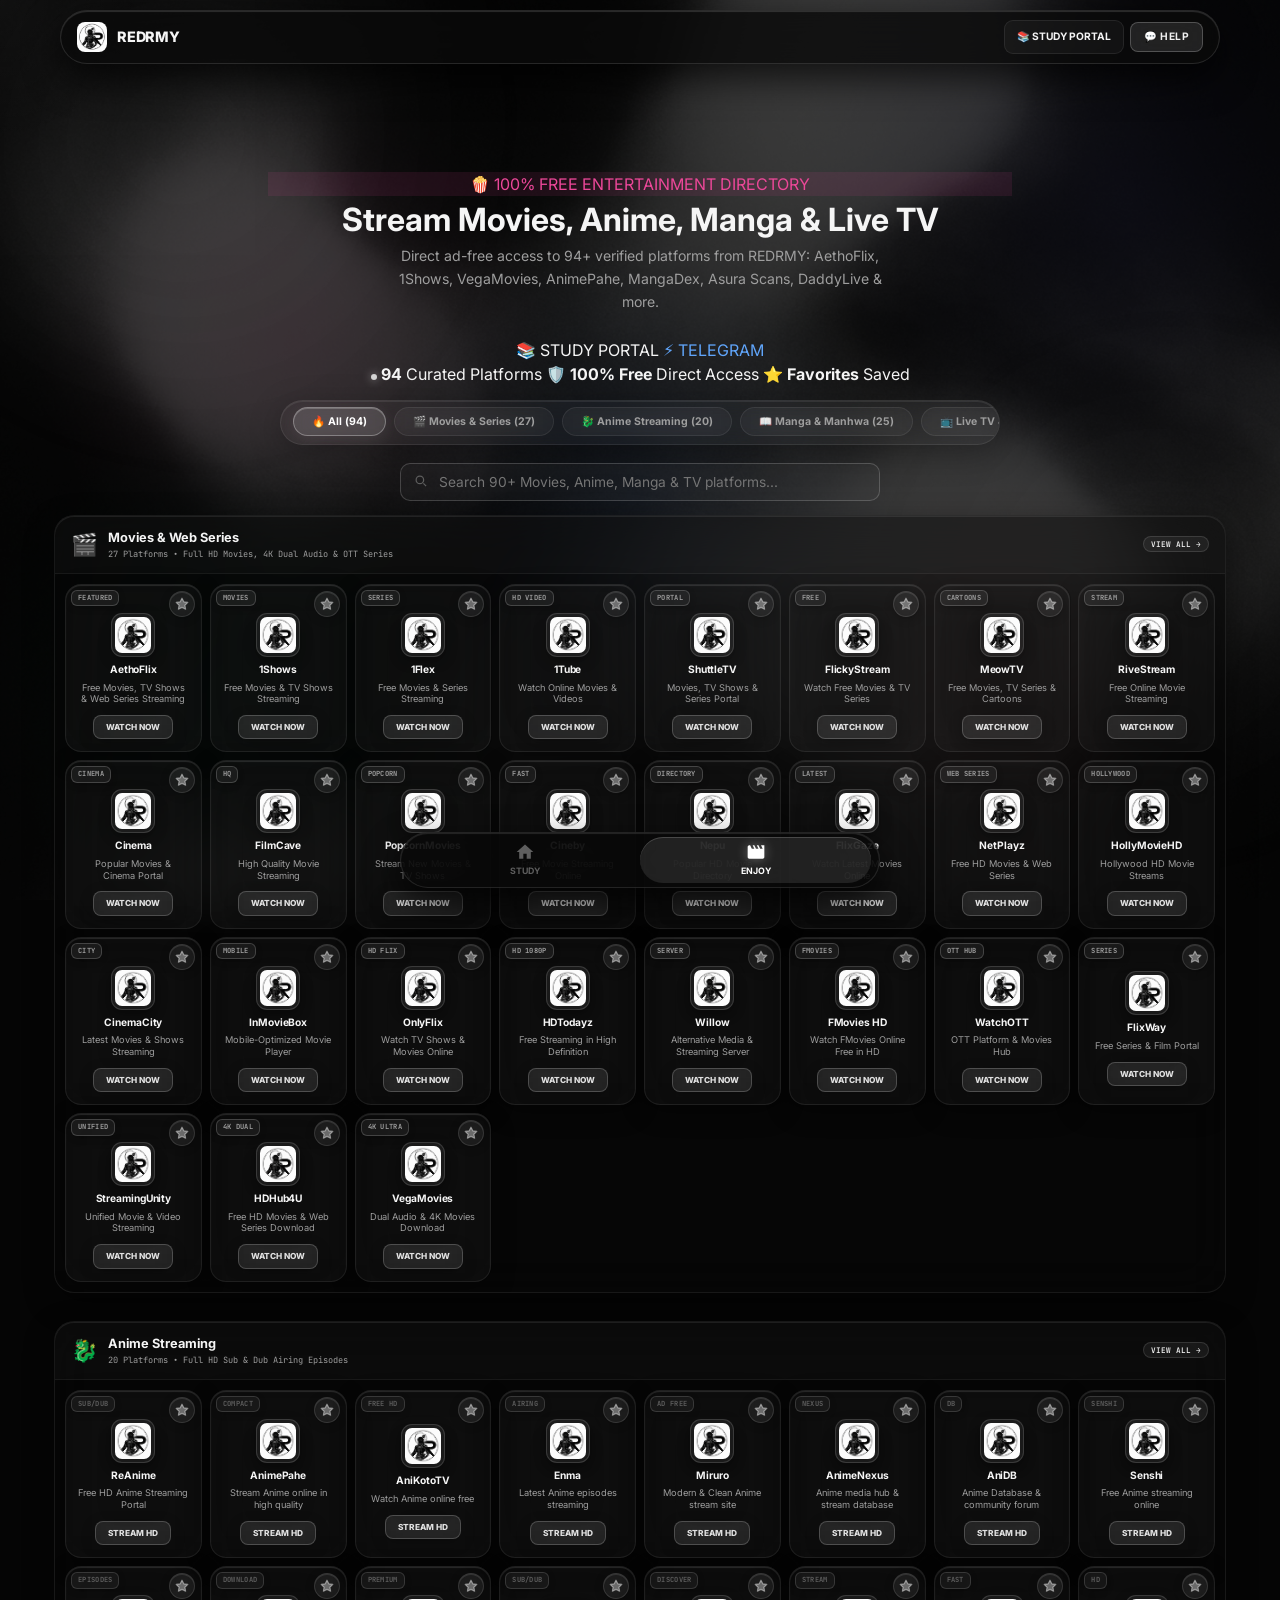
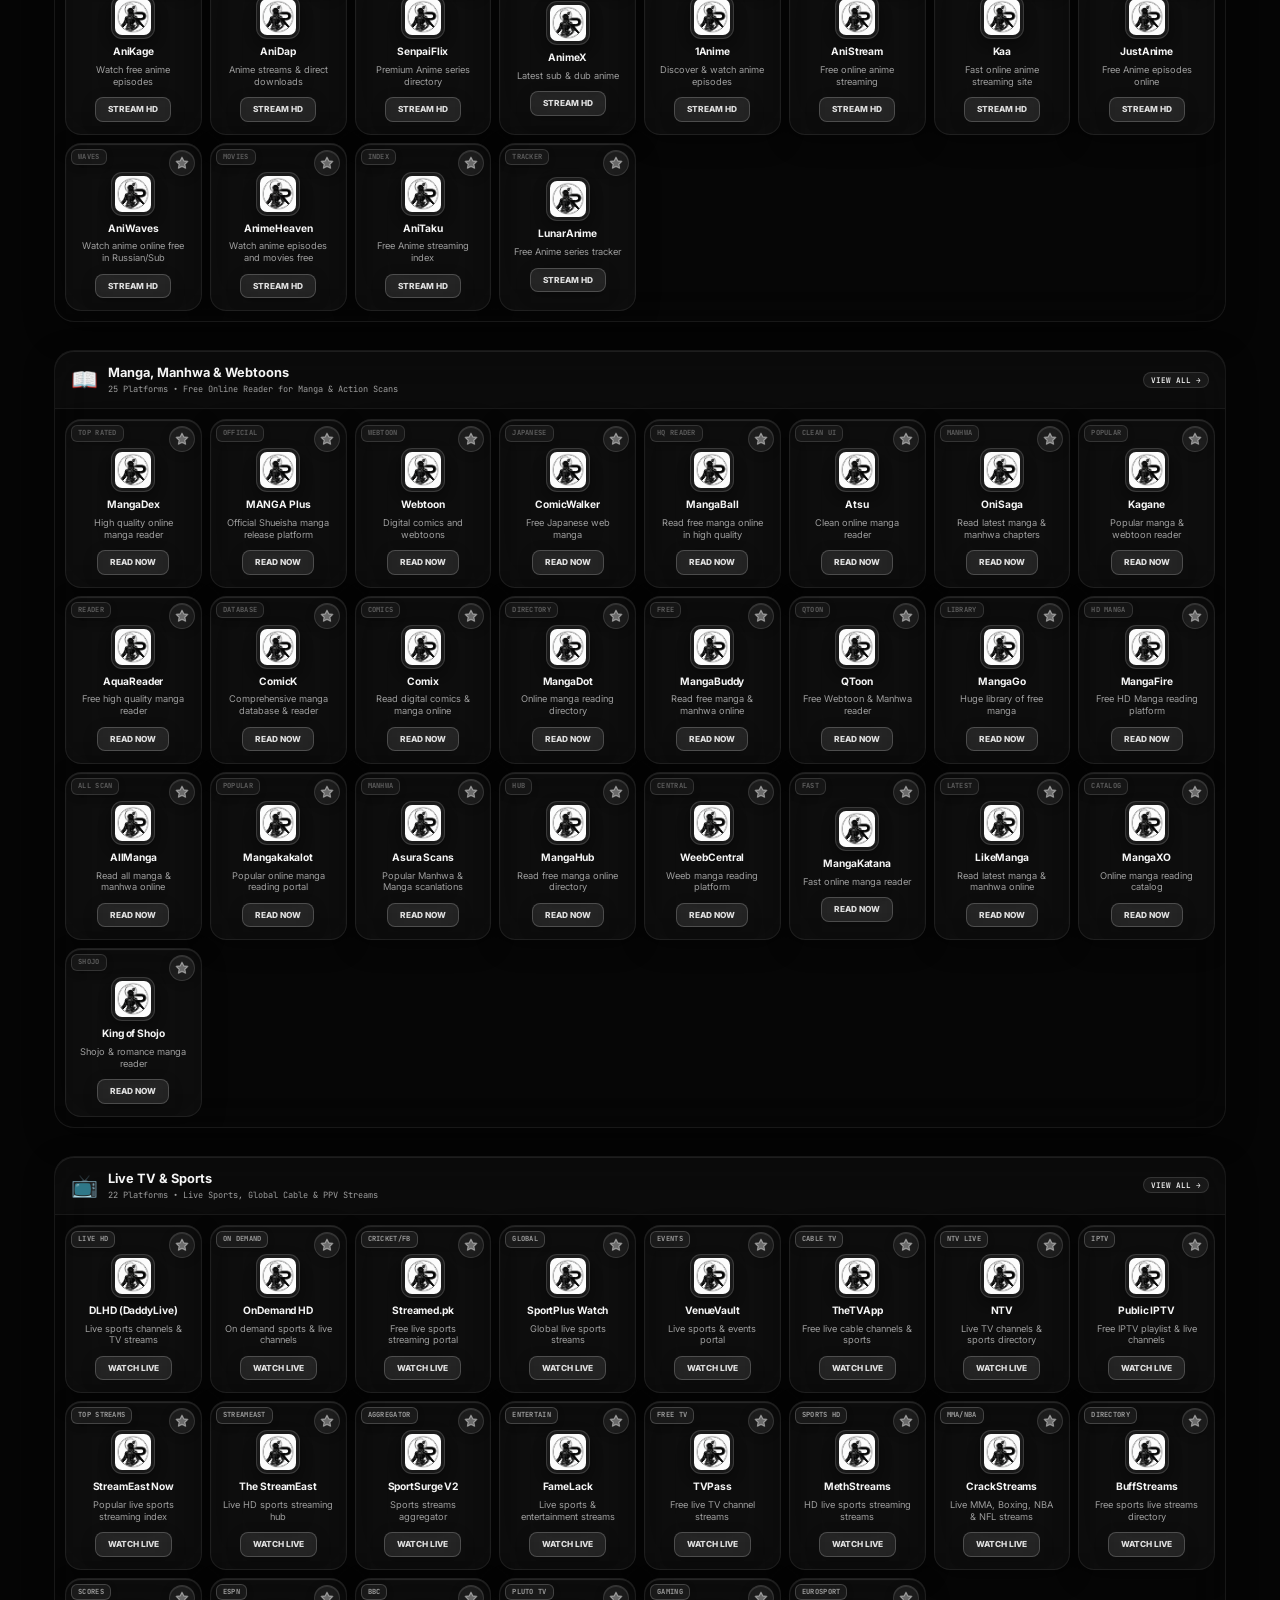
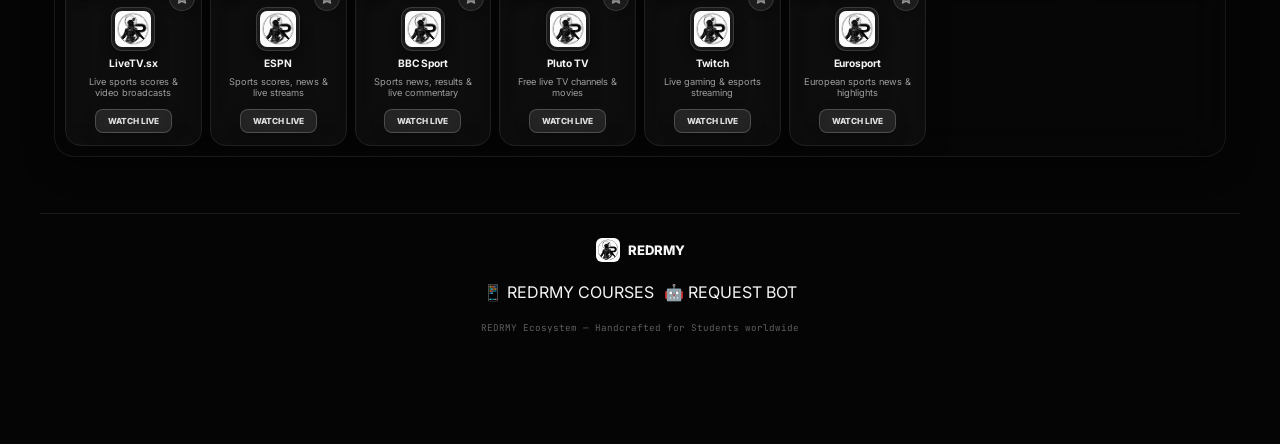
==== movies.html @ af791bf6 "Add files via upload" ====
<!DOCTYPE html>
<html lang="en" data-theme="dark">
<head>
  <!-- Google tag (gtag.js) -->
  <script async src="https://www.googletagmanager.com/gtag/js?id=G-JFGESLYGJX"></script>
  <script>
    window.dataLayer = window.dataLayer || [];
    function gtag(){dataLayer.push(arguments);}
    gtag('js', new Date());
    gtag('config', 'G-JFGESLYGJX');
  </script>
  <meta charset="UTF-8">
  <meta name="viewport" content="width=device-width, initial-scale=1.0, maximum-scale=1.0, user-scalable=no">
  <title>REDRMY — Movies, Anime, Manga &amp; Live TV Directory</title>
  <meta name="description" content="REDRMY — Free directory with 94+ verified platforms for Movies, Web Series, Anime streaming, Manga reading, and Live Sports.">
  <meta name="theme-color" content="#080b14">
  <link rel="manifest" href="manifest.json">
  <link rel="apple-touch-icon" href="logo.png">
  <meta name="apple-mobile-web-app-capable" content="yes">
  <meta name="apple-mobile-web-app-status-bar-style" content="black-translucent">
  <meta name="apple-mobile-web-app-title" content="REDRMY AIO">
  
  <!-- Google Fonts -->
  <link rel="preconnect" href="https://fonts.googleapis.com">
  <link rel="preconnect" href="https://fonts.gstatic.com" crossorigin>
  <link href="https://fonts.googleapis.com/css2?family=Inter:wght@300;400;500;600;700;800&family=Exo+2:wght@400;600;700;800&family=JetBrains+Mono:wght@400;500;700&display=swap" rel="stylesheet">
  
  <link rel="stylesheet" href="styles.css">
</head>
<body>
  <!-- BACKGROUND CANVAS & FX -->
  <canvas id="canvas-bg"></canvas>
  <div id="aurora-layer">
    <div class="aurora-orb"></div>
    <div class="aurora-orb"></div>
    <div class="aurora-orb"></div>
  </div>
  <div id="cursor-glow"></div>
  <div id="progress"></div>
  <div id="toast"></div>
  <!-- FLOATING SMART SCROLL & UTILITY DOCK -->
  <div id="scroll-widget" class="scroll-widget" role="region" aria-label="Quick Actions and Scroll to Top">
    <!-- EXPANDABLE SPEED DIAL MENU -->
    <div id="quick-tools-menu" class="quick-tools-menu" aria-hidden="true">
      <div class="qt-header">QUICK TOOLS</div>
      <a href="https://t.me/REDRMYCOURSESS" target="_blank" class="qt-item" style="text-decoration:none" title="Join REDRMY Telegram Channel">
        <span class="qt-ic">📱</span>
        <span class="qt-text">Join Telegram</span>
      </a>
      <a href="index.html" class="qt-item" style="text-decoration:none" title="Return to Study Portal">
        <span class="qt-ic">📚</span>
        <span class="qt-text">Study Portal</span>
      </a>
      <button class="qt-item" onclick="scrollToBottomSmooth()" type="button" title="Jump to bottom of page">
        <span class="qt-ic">⇣</span>
        <span class="qt-text">Scroll Bottom</span>
      </button>
      <button class="qt-item" onclick="copyPageLink()" type="button" title="Copy current page link">
        <span class="qt-ic">🔗</span>
        <span class="qt-text">Copy Link</span>
      </button>
    </div>

    <!-- MAIN CONTROLS ROW -->
    <div class="scroll-widget-row">
      <button id="quick-tools-toggle" class="quick-tools-toggle" onclick="toggleQuickTools()" title="Quick Tools" aria-label="Toggle Quick Tools" type="button">
        <svg class="qt-toggle-icon" viewBox="0 0 24 24" width="18" height="18" fill="none" stroke="currentColor" stroke-width="2.2" stroke-linecap="round" stroke-linejoin="round">
          <polygon points="13 2 3 14 12 14 11 22 21 10 12 10 13 2"></polygon>
        </svg>
      </button>

      <button id="scroll-top" class="scroll-top-btn" onclick="scrollToTopSmooth()" title="Scroll to Top" aria-label="Scroll to top" type="button">
        <svg class="scroll-progress-svg" viewBox="0 0 48 48" width="48" height="48">
          <circle class="sp-track" cx="24" cy="24" r="20"></circle>
          <circle class="sp-bar" id="sp-bar" cx="24" cy="24" r="20"></circle>
        </svg>
        <span class="st-inner">
          <svg class="st-arrow" viewBox="0 0 24 24" width="18" height="18" fill="none" stroke="currentColor" stroke-width="2.6" stroke-linecap="round" stroke-linejoin="round">
            <path d="M18 15l-6-6-6 6"/>
          </svg>
          <span class="st-pct" id="st-pct">0%</span>
        </span>
      </button>
    </div>
  </div>

  <!-- ZEN FOCUS MODE EXIT PILL -->
  <div id="zen-exit-pill" onclick="toggleZenMode()" role="button" tabindex="0" title="Exit Focus Mode (ESC)">
    <span>🎯 CINEMA MODE</span>
    <span class="zen-exit-tag">EXIT [ESC]</span>
  </div>

  <!-- TOP NAV -->
  <nav id="nav">
    <a href="index.html" class="nav-brand">
      <img src="logo.png" alt="REDRMY" class="nav-logo" loading="eager" fetchpriority="high" width="30" height="30" onerror="this.src='logo.png'">
      <span class="nav-name">REDRMY</span>
    </a>
    <div class="nav-right">
      <a href="index.html" class="nav-ic" title="Study Directory" style="padding:0 12px;width:auto;font-family:var(--fd);font-size:.64rem;font-weight:700;text-decoration:none;color:var(--t1)">
        📚 STUDY PORTAL
      </a>
      <a href="https://t.me/Redrmy_bot?text=I%20WANT%20HELP%20REGARDING%20BATCH" target="_blank" class="btn-red-sm">💬 HELP</a>
    </div>
  </nav>

  <!-- BOTTOM NAV -->
  <div id="bottom-nav">
    <a href="index.html" class="bnav-tab" style="text-decoration:none">
      <svg viewBox="0 0 24 24"><path d="M10 20v-6h4v6h5v-8h3L12 3 2 12h3v8z"/></svg>
      <span>STUDY</span>
    </a>
    <div class="bnav-tab active">
      <svg viewBox="0 0 24 24"><path d="M18 4l2 4h-3l-2-4h-2l2 4h-3l-2-4H8l2 4H7L5 4H4c-1.1 0-1.99.9-1.99 2L2 18c0 1.1.9 2 2 2h16c1.1 0 2-.9 2-2V4h-4z"/></svg>
      <span>ENJOY</span>
    </div>
  </div>

  <!-- ══ MOVIES & ENTERTAINMENT PAGE ══ -->
  <div class="page active" id="page-movies" style="padding-top:calc(var(--nh) + 20px)">
    
    <!-- HERO SECTION -->
    <div class="hero-wrap" style="padding-bottom:14px !important">
      <div class="hero-badge-glass" style="background:rgba(236,72,153,0.1);border-color:rgba(236,72,153,0.3);color:#ec4899">
        <span class="hero-dot" style="background:#ec4899;box-shadow:0 0 8px #ec4899"></span> 🍿 100% FREE ENTERTAINMENT DIRECTORY
      </div>
      <h1 class="hero-h1">Stream Movies, Anime, Manga &amp; Live TV</h1>
      <p class="hero-p">Direct ad-free access to 94+ verified platforms from REDRMY: AethoFlix, 1Shows, VegaMovies, AnimePahe, MangaDex, Asura Scans, DaddyLive &amp; more.</p>

      <!-- HERO ACTION CLUSTER -->
      <div class="hero-actions-cluster" style="margin-top:12px">
        <a href="index.html" class="btn-hero-glass-link">
          <span>📚 STUDY PORTAL</span>
        </a>
        <a href="https://t.me/REDRMYCOURSESS" target="_blank" class="btn-hero-glass-link" style="border-color:rgba(59,130,246,0.3);color:#60a5fa">
          <span>⚡ TELEGRAM</span>
        </a>
      </div>

      <!-- HERO LIVE STATS TICKER -->
      <div class="hero-stats-glass">
        <span class="hsg-item"><span class="hsg-dot-live"></span> <strong>94</strong> Curated Platforms</span>
        <span class="hsg-item">🛡️ <strong>100% Free</strong> Direct Access</span>
        <span class="hsg-item">⭐ <strong>Favorites</strong> Saved</span>
      </div>
    </div>

    <!-- MAIN WRAPPER -->
    <div class="wrap" style="padding-top:0">
      
      <!-- HORIZONTAL SCROLLING FILTER BAR -->
      <div id="filter-bar" class="movie-filter-scroll">
        <button class="filter-pill act" data-cat="all" onclick="setCategory('all',this)" type="button">🔥 All (<span id="cnt-all">94</span>)</button>
        <button class="filter-pill" data-cat="movies" onclick="setCategory('movies',this)" type="button">🎬 Movies &amp; Series (<span id="cnt-movies">27</span>)</button>
        <button class="filter-pill" data-cat="anime" onclick="setCategory('anime',this)" type="button">🐉 Anime Streaming (<span id="cnt-anime">20</span>)</button>
        <button class="filter-pill" data-cat="manga" onclick="setCategory('manga',this)" type="button">📖 Manga &amp; Manhwa (<span id="cnt-manga">25</span>)</button>
        <button class="filter-pill" data-cat="livetv" onclick="setCategory('livetv',this)" type="button">📺 Live TV &amp; Sports (<span id="cnt-livetv">22</span>)</button>
        <button class="filter-pill" data-cat="favorites" onclick="setCategory('favorites',this)" type="button">⭐ Favorites (<span id="cnt-fav">0</span>)</button>
      </div>

      <!-- IN-PAGE SEARCH BAR -->
      <div id="prov-search-wrap">
        <div id="prov-search-icon"><svg viewBox="0 0 24 24"><path d="M21 21l-4.35-4.35M17 11A6 6 0 1 1 5 11a6 6 0 0 1 12 0z"/></svg></div>
        <input id="prov-search" type="text" placeholder="Search 90+ Movies, Anime, Manga &amp; TV platforms..." oninput="handleSearch(this.value)" autocomplete="off">
        <button id="prov-search-clear" onclick="clearSearch()" type="button" style="display:none;background:none;border:none;color:var(--t2);cursor:pointer;padding:0 8px;font-size:16px">✕</button>
      </div>

      <!-- DYNAMIC ENTERTAINMENT CONTAINER -->
      <div id="media-container" style="min-height:300px"></div>

    </div>

    <!-- FOOTER -->
    <div class="divider"></div>
    <div class="wrap" style="padding-top:24px;padding-bottom:24px">
      <div class="footer-in">
        <div class="footer-brand">
          <img src="logo.png" style="width:24px;height:24px;border-radius:6px" alt="R" onerror="this.src='logo.png'">
          <span style="font-family:var(--fd);font-size:.82rem;font-weight:800">REDRMY</span>
        </div>
        <div style="display:flex;gap:10px;justify-content:center;margin:6px 0">
          <a href="https://t.me/REDRMYCOURSESS" target="_blank" class="footer-tg-btn">📱 REDRMY COURSES</a>
          <a href="https://t.me/Redrmy_bot" target="_blank" class="footer-tg-btn">🤖 REQUEST BOT</a>
        </div>
        <div class="footer-copy">REDRMY Ecosystem — Handcrafted for Students worldwide</div>
      </div>
    </div>
  </div>

  <!-- SCRIPT ENGINE -->
  <script>
    /* ══════════════════════════════════════════════════════════════════════
       REDRMY — COMPLETE MEDIA DATASET
       ══════════════════════════════════════════════════════════════════════ */
    const MEDIA_DATA = [
      /* ── MOVIES SECTION (27 PLATFORMS) ── */
      { id: 'm0', title: 'AethoFlix', url: 'https://aethoflix.vercel.app/', category: 'movies', desc: 'Free Movies, TV Shows & Web Series Streaming', badge: 'FEATURED' },
      { id: 'm1', title: '1Shows', url: 'https://www.1shows.org/', category: 'movies', desc: 'Free Movies & TV Shows Streaming', badge: 'MOVIES' },
      { id: 'm2', title: '1Flex', url: 'https://www.1flex.org/', category: 'movies', desc: 'Free Movies & Series Streaming', badge: 'SERIES' },
      { id: 'm3', title: '1Tube', url: 'https://www.1tube.org/', category: 'movies', desc: 'Watch Online Movies & Videos', badge: 'HD VIDEO' },
      { id: 'm4', title: 'ShuttleTV', url: 'https://shuttletv.su/', category: 'movies', desc: 'Movies, TV Shows & Series Portal', badge: 'PORTAL' },
      { id: 'm5', title: 'FlickyStream', url: 'https://flickystream.dad/', category: 'movies', desc: 'Watch Free Movies & TV Series', badge: 'FREE' },
      { id: 'm6', title: 'MeowTV', url: 'https://meowtv.ru/', category: 'movies', desc: 'Free Movies, TV Series & Cartoons', badge: 'CARTOONS' },
      { id: 'm7', title: 'RiveStream', url: 'https://rivestream.ru/', category: 'movies', desc: 'Free Online Movie Streaming', badge: 'STREAM' },
      { id: 'm8', title: 'Cinema', url: 'https://cinema.bz/', category: 'movies', desc: 'Popular Movies & Cinema Portal', badge: 'CINEMA' },
      { id: 'm9', title: 'FilmCave', url: 'https://filmcave.ru/', category: 'movies', desc: 'High Quality Movie Streaming', badge: 'HQ' },
      { id: 'm10', title: 'PopcornMovies', url: 'https://popcornmovies.io/', category: 'movies', desc: 'Stream New Movies & TV Shows', badge: 'POPCORN' },
      { id: 'm11', title: 'Cineby', url: 'https://www.cineby.at/', category: 'movies', desc: 'Free Movie Streaming Online', badge: 'FAST' },
      { id: 'm12', title: 'Nepu', url: 'https://nepu.to/', category: 'movies', desc: 'Popular HD Movie Directory', badge: 'DIRECTORY' },
      { id: 'm13', title: 'FlixGaze', url: 'https://www.flixgaze.com/', category: 'movies', desc: 'Watch Latest Movies Online', badge: 'LATEST' },
      { id: 'm14', title: 'NetPlayz', url: 'https://netplayz.top/', category: 'movies', desc: 'Free HD Movies & Web Series', badge: 'WEB SERIES' },
      { id: 'm15', title: 'HollyMovieHD', url: 'https://hollymoviehd.cc/', category: 'movies', desc: 'Hollywood HD Movie Streams', badge: 'HOLLYWOOD' },
      { id: 'm16', title: 'CinemaCity', url: 'https://cinemacity.cc/', category: 'movies', desc: 'Latest Movies & Shows Streaming', badge: 'CITY' },
      { id: 'm17', title: 'InMovieBox', url: 'https://h5.inmoviebox.com/', category: 'movies', desc: 'Mobile-Optimized Movie Player', badge: 'MOBILE' },
      { id: 'm18', title: 'OnlyFlix', url: 'https://onlyflix.to/', category: 'movies', desc: 'Watch TV Shows & Movies Online', badge: 'HD FLIX' },
      { id: 'm19', title: 'HDTodayz', url: 'https://hdtodayz.net/', category: 'movies', desc: 'Free Streaming in High Definition', badge: 'HD 1080P' },
      { id: 'm20', title: 'Willow', url: 'https://willow.arlen.icu/', category: 'movies', desc: 'Alternative Media & Streaming Server', badge: 'SERVER' },
      { id: 'm21', title: 'FMovies HD', url: 'https://fmovies-hd.to/home/', category: 'movies', desc: 'Watch FMovies Online Free in HD', badge: 'FMOVIES' },
      { id: 'm22', title: 'WatchOTT', url: 'https://watchott.org/', category: 'movies', desc: 'OTT Platform & Movies Hub', badge: 'OTT HUB' },
      { id: 'm23', title: 'FlixWay', url: 'https://flixway.ru/', category: 'movies', desc: 'Free Series & Film Portal', badge: 'SERIES' },
      { id: 'm24', title: 'StreamingUnity', url: 'https://streamingunity.cc/', category: 'movies', desc: 'Unified Movie & Video Streaming', badge: 'UNIFIED' },
      { id: 'm25', title: 'HDHub4U', url: 'https://hdhub4u.ec/', category: 'movies', desc: 'Free HD Movies & Web Series Download', badge: '4K DUAL' },
      { id: 'm26', title: 'VegaMovies', url: 'https://vegamoviess.fun/', category: 'movies', desc: 'Dual Audio & 4K Movies Download', badge: '4K ULTRA' },

      /* ── ANIME SECTION (20 PLATFORMS) ── */
      { id: 'a1', title: 'ReAnime', url: 'https://reanime.to/home', category: 'anime', desc: 'Free HD Anime Streaming Portal', badge: 'SUB/DUB' },
      { id: 'a2', title: 'AnimePahe', url: 'https://animepahe.pw/', category: 'anime', desc: 'Stream Anime online in high quality', badge: 'COMPACT' },
      { id: 'a3', title: 'AniKotoTV', url: 'https://anikototv.to/', category: 'anime', desc: 'Watch Anime online free', badge: 'FREE HD' },
      { id: 'a4', title: 'Enma', url: 'https://www.enma.lol/', category: 'anime', desc: 'Latest Anime episodes streaming', badge: 'AIRING' },
      { id: 'a5', title: 'Miruro', url: 'https://www.miruro.to/', category: 'anime', desc: 'Modern & Clean Anime stream site', badge: 'AD FREE' },
      { id: 'a6', title: 'AnimeNexus', url: 'https://anime.nexus/', category: 'anime', desc: 'Anime media hub & stream database', badge: 'NEXUS' },
      { id: 'a7', title: 'AniDB', url: 'https://anidb.app/home', category: 'anime', desc: 'Anime Database & community forum', badge: 'DB' },
      { id: 'a8', title: 'Senshi', url: 'https://senshi.live/', category: 'anime', desc: 'Free Anime streaming online', badge: 'SENSHI' },
      { id: 'a9', title: 'AniKage', url: 'https://anikage.cc/home', category: 'anime', desc: 'Watch free anime episodes', badge: 'EPISODES' },
      { id: 'a10', title: 'AniDap', url: 'https://anidap.lol/', category: 'anime', desc: 'Anime streams & direct downloads', badge: 'DOWNLOAD' },
      { id: 'a11', title: 'SenpaiFlix', url: 'https://senpaiflix.fun/', category: 'anime', desc: 'Premium Anime series directory', badge: 'PREMIUM' },
      { id: 'a12', title: 'AnimeX', url: 'https://animex.one/home', category: 'anime', desc: 'Latest sub & dub anime', badge: 'SUB/DUB' },
      { id: 'a13', title: '1Anime', url: 'https://1anime.app/discover', category: 'anime', desc: 'Discover & watch anime episodes', badge: 'DISCOVER' },
      { id: 'a14', title: 'AniStream', url: 'https://anistream.one/', category: 'anime', desc: 'Free online anime streaming', badge: 'STREAM' },
      { id: 'a15', title: 'Kaa', url: 'https://kaa.lt/', category: 'anime', desc: 'Fast online anime streaming site', badge: 'FAST' },
      { id: 'a16', title: 'JustAnime', url: 'https://justanime.to/', category: 'anime', desc: 'Free Anime episodes online', badge: 'HD' },
      { id: 'a17', title: 'AniWaves', url: 'https://aniwaves.ru/', category: 'anime', desc: 'Watch anime online free in Russian/Sub', badge: 'WAVES' },
      { id: 'a18', title: 'AnimeHeaven', url: 'https://animeheaven.me/', category: 'anime', desc: 'Watch anime episodes and movies free', badge: 'MOVIES' },
      { id: 'a19', title: 'AniTaku', url: 'https://anitaku.io/', category: 'anime', desc: 'Free Anime streaming index', badge: 'INDEX' },
      { id: 'a20', title: 'LunarAnime', url: 'https://lunaranime.ru/anime', category: 'anime', desc: 'Free Anime series tracker', badge: 'TRACKER' },

      /* ── MANGA & MANHWA SECTION (25 PLATFORMS) ── */
      { id: 'mg1', title: 'MangaDex', url: 'https://mangadex.org', category: 'manga', desc: 'High quality online manga reader', badge: 'TOP RATED' },
      { id: 'mg2', title: 'MANGA Plus', url: 'https://mangaplus.shueisha.co.jp', category: 'manga', desc: 'Official Shueisha manga release platform', badge: 'OFFICIAL' },
      { id: 'mg3', title: 'Webtoon', url: 'https://www.webtoons.com', category: 'manga', desc: 'Digital comics and webtoons', badge: 'WEBTOON' },
      { id: 'mg4', title: 'ComicWalker', url: 'https://comic-walker.com', category: 'manga', desc: 'Free Japanese web manga', badge: 'JAPANESE' },
      { id: 'mg5', title: 'MangaBall', url: 'https://mangaball.net/', category: 'manga', desc: 'Read free manga online in high quality', badge: 'HQ READER' },
      { id: 'mg6', title: 'Atsu', url: 'https://atsu.moe/', category: 'manga', desc: 'Clean online manga reader', badge: 'CLEAN UI' },
      { id: 'mg7', title: 'OniSaga', url: 'https://onisaga.com/', category: 'manga', desc: 'Read latest manga & manhwa chapters', badge: 'MANHWA' },
      { id: 'mg8', title: 'Kagane', url: 'https://kagane.to/', category: 'manga', desc: 'Popular manga & webtoon reader', badge: 'POPULAR' },
      { id: 'mg9', title: 'AquaReader', url: 'https://aquareader.org/', category: 'manga', desc: 'Free high quality manga reader', badge: 'READER' },
      { id: 'mg10', title: 'ComicK', url: 'https://comick.dev/', category: 'manga', desc: 'Comprehensive manga database & reader', badge: 'DATABASE' },
      { id: 'mg11', title: 'Comix', url: 'https://comix.to/', category: 'manga', desc: 'Read digital comics & manga online', badge: 'COMICS' },
      { id: 'mg12', title: 'MangaDot', url: 'https://mangadot.net/', category: 'manga', desc: 'Online manga reading directory', badge: 'DIRECTORY' },
      { id: 'mg13', title: 'MangaBuddy', url: 'https://mangabuddy1.co.uk/', category: 'manga', desc: 'Read free manga & manhwa online', badge: 'FREE' },
      { id: 'mg14', title: 'QToon', url: 'https://qtoon.org/', category: 'manga', desc: 'Free Webtoon & Manhwa reader', badge: 'QTOON' },
      { id: 'mg15', title: 'MangaGo', url: 'https://mangago.me/', category: 'manga', desc: 'Huge library of free manga', badge: 'LIBRARY' },
      { id: 'mg16', title: 'MangaFire', url: 'https://mangafire.to/home', category: 'manga', desc: 'Free HD Manga reading platform', badge: 'HD MANGA' },
      { id: 'mg17', title: 'AllManga', url: 'https://allmanga.to/manga?cty=ALL', category: 'manga', desc: 'Read all manga & manhwa online', badge: 'ALL SCAN' },
      { id: 'mg18', title: 'Mangakakalot', url: 'https://www.mangakakalot.gg/', category: 'manga', desc: 'Popular online manga reading portal', badge: 'POPULAR' },
      { id: 'mg19', title: 'Asura Scans', url: 'https://asurascans.com/', category: 'manga', desc: 'Popular Manhwa & Manga scanlations', badge: 'MANHWA' },
      { id: 'mg20', title: 'MangaHub', url: 'https://mangahub.io/', category: 'manga', desc: 'Read free manga online directory', badge: 'HUB' },
      { id: 'mg21', title: 'WeebCentral', url: 'https://weebcentral.com/', category: 'manga', desc: 'Weeb manga reading platform', badge: 'CENTRAL' },
      { id: 'mg22', title: 'MangaKatana', url: 'https://mangakatana.com/', category: 'manga', desc: 'Fast online manga reader', badge: 'FAST' },
      { id: 'mg23', title: 'LikeManga', url: 'https://likemanga.ink/', category: 'manga', desc: 'Read latest manga & manhwa online', badge: 'LATEST' },
      { id: 'mg24', title: 'MangaXO', url: 'https://mangaxo.com/home', category: 'manga', desc: 'Online manga reading catalog', badge: 'CATALOG' },
      { id: 'mg25', title: 'King of Shojo', url: 'https://kingofshojo.com/', category: 'manga', desc: 'Shojo & romance manga reader', badge: 'SHOJO' },

      /* ── LIVE TV & SPORTS SECTION (22 PLATFORMS) ── */
      { id: 'tv1', title: 'DLHD (DaddyLive)', url: 'https://dlhd.st/', category: 'livetv', desc: 'Live sports channels & TV streams', badge: 'LIVE HD' },
      { id: 'tv2', title: 'OnDemand HD', url: 'https://ondemand.st/', category: 'livetv', desc: 'On demand sports & live channels', badge: 'ON DEMAND' },
      { id: 'tv3', title: 'Streamed.pk', url: 'https://streamed.pk/', category: 'livetv', desc: 'Free live sports streaming portal', badge: 'CRICKET/FB' },
      { id: 'tv4', title: 'SportPlus Watch', url: 'https://en97.sportplus.watch/', category: 'livetv', desc: 'Global live sports streams', badge: 'GLOBAL' },
      { id: 'tv5', title: 'VenueVault', url: 'https://venuevault.live/', category: 'livetv', desc: 'Live sports & events portal', badge: 'EVENTS' },
      { id: 'tv6', title: 'TheTVApp', url: 'https://thetvapptv.com/', category: 'livetv', desc: 'Free live cable channels & sports', badge: 'CABLE TV' },
      { id: 'tv7', title: 'NTV', url: 'https://ntv.cx/', category: 'livetv', desc: 'Live TV channels & sports directory', badge: 'NTV LIVE' },
      { id: 'tv8', title: 'Public IPTV', url: 'https://publiciptv.com/', category: 'livetv', desc: 'Free IPTV playlist & live channels', badge: 'IPTV' },
      { id: 'tv9', title: 'StreamEast Now', url: 'https://streameastnow.net/', category: 'livetv', desc: 'Popular live sports streaming index', badge: 'TOP STREAMS' },
      { id: 'tv10', title: 'The StreamEast', url: 'https://thestreameast.top/', category: 'livetv', desc: 'Live HD sports streaming hub', badge: 'STREAMEAST' },
      { id: 'tv11', title: 'SportSurge V2', url: 'https://v2.sportsurge.net/', category: 'livetv', desc: 'Sports streams aggregator', badge: 'AGGREGATOR' },
      { id: 'tv12', title: 'FameLack', url: 'https://famelack.com/', category: 'livetv', desc: 'Live sports & entertainment streams', badge: 'ENTERTAIN' },
      { id: 'tv13', title: 'TVPass', url: 'https://tvpass.org/', category: 'livetv', desc: 'Free live TV channel streams', badge: 'FREE TV' },
      { id: 'tv14', title: 'MethStreams', url: 'https://methstreams.me/', category: 'livetv', desc: 'HD live sports streaming streams', badge: 'SPORTS HD' },
      { id: 'tv15', title: 'CrackStreams', url: 'https://crackstreams.app/', category: 'livetv', desc: 'Live MMA, Boxing, NBA & NFL streams', badge: 'MMA/NBA' },
      { id: 'tv16', title: 'BuffStreams', url: 'https://buffstreams.app/', category: 'livetv', desc: 'Free sports live streams directory', badge: 'DIRECTORY' },
      { id: 'tv17', title: 'LiveTV.sx', url: 'https://livetv.sx/', category: 'livetv', desc: 'Live sports scores & video broadcasts', badge: 'SCORES' },
      { id: 'tv18', title: 'ESPN', url: 'https://www.espn.com', category: 'livetv', desc: 'Sports scores, news & live streams', badge: 'ESPN' },
      { id: 'tv19', title: 'BBC Sport', url: 'https://www.bbc.com/sport', category: 'livetv', desc: 'Sports news, results & live commentary', badge: 'BBC' },
      { id: 'tv20', title: 'Pluto TV', url: 'https://pluto.tv', category: 'livetv', desc: 'Free live TV channels & movies', badge: 'PLUTO TV' },
      { id: 'tv21', title: 'Twitch', url: 'https://www.twitch.tv', category: 'livetv', desc: 'Live gaming & esports streaming', badge: 'GAMING' },
      { id: 'tv22', title: 'Eurosport', url: 'https://www.eurosport.com', category: 'livetv', desc: 'European sports news & highlights', badge: 'EUROSPORT' }
    ];

    /* Category Definitions */
    const CATEGORY_META = {
      movies: { title: 'Movies & Web Series', icon: '🎬', sub: 'Full HD Movies, 4K Dual Audio & OTT Series', badgeClass: 'pbw', action: 'WATCH NOW' },
      anime:  { title: 'Anime Streaming', icon: '🐉', sub: 'Full HD Sub & Dub Airing Episodes', badgeClass: 'pba', action: 'STREAM HD' },
      manga:  { title: 'Manga, Manhwa & Webtoons', icon: '📖', sub: 'Free Online Reader for Manga & Action Scans', badgeClass: 'pbb', action: 'READ NOW' },
      livetv: { title: 'Live TV & Sports', icon: '📺', sub: 'Live Sports, Global Cable & PPV Streams', badgeClass: 'pbw', action: 'WATCH LIVE' }
    };

    /* App State */
    let currentCategory = 'all';
    let searchQuery = '';
    let favoriteIds = [];

    /* Load Favorites from LocalStorage */
    try {
      const saved = localStorage.getItem('redrmy_enjoy_favs');
      if (saved) favoriteIds = JSON.parse(saved);
    } catch(e) {
      favoriteIds = [];
    }

    /* Helper: Extract Domain for Favicon */
    function getDomain(url) {
      try {
        const u = new URL(url);
        return u.hostname;
      } catch(e) {
        return 'google.com';
      }
    }

    /* Update Count Badges */
    function updateCounts() {
      const counts = { all: MEDIA_DATA.length, movies: 0, anime: 0, manga: 0, livetv: 0, favorites: favoriteIds.length };
      MEDIA_DATA.forEach(item => {
        if (counts[item.category] !== undefined) counts[item.category]++;
      });
      document.getElementById('cnt-all').textContent = counts.all;
      document.getElementById('cnt-movies').textContent = counts.movies;
      document.getElementById('cnt-anime').textContent = counts.anime;
      document.getElementById('cnt-manga').textContent = counts.manga;
      document.getElementById('cnt-livetv').textContent = counts.livetv;
      document.getElementById('cnt-fav').textContent = counts.favorites;
    }

    /* Build Single Platform Card */
    function buildCard(item) {
      const meta = CATEGORY_META[item.category] || { badgeClass: 'pbw', action: 'OPEN' };
      const isFav = favoriteIds.includes(item.id);
      const domain = getDomain(item.url);
      const faviconUrl = `https://www.google.com/s2/favicons?domain=${domain}&sz=64`;

      return `
        <div class="plat-card" onclick="window.open('${item.url}','_blank')">
          <span class="pbadge ${meta.badgeClass}">${item.badge || 'HD'}</span>
          <button class="badge-fav${isFav ? ' act' : ''}" onclick="event.stopPropagation();toggleMediaFav('${item.id}',this)" type="button" title="Favorite platform" aria-label="Favorite">
            <svg class="fav-icon" viewBox="0 0 24 24"><path d="M12 2l3.09 6.26L22 9.27l-5 4.87 1.18 6.88L12 17.77l-6.18 3.25L7 14.14 2 9.27l6.91-1.01L12 2z"/></svg>
          </button>
          <img src="${faviconUrl}" class="plat-logo" alt="${item.title}" loading="lazy" onerror="this.src='logo.png'">
          <div class="plat-name">${item.title}</div>
          <div class="plat-desc">${item.desc}</div>
          <a href="${item.url}" target="_blank" onclick="event.stopPropagation()" class="btn-study">${meta.action}</a>
        </div>
      `;
    }

    /* Render Media Hub */
    function renderMedia() {
      const container = document.getElementById('media-container');
      if (!container) return;

      const q = searchQuery.toLowerCase().trim();

      // Filter dataset
      let filtered = MEDIA_DATA.filter(item => {
        const matchesCategory = 
          currentCategory === 'all' ? true :
          currentCategory === 'favorites' ? favoriteIds.includes(item.id) :
          item.category === currentCategory;

        if (!matchesCategory) return false;

        if (!q) return true;
        const text = `${item.title} ${item.desc} ${item.badge} ${item.url}`.toLowerCase();
        return text.includes(q);
      });

      // Empty State
      if (filtered.length === 0) {
        if (currentCategory === 'favorites' && !q) {
          container.innerHTML = `
            <div style="text-align:center;padding:50px 20px;background:rgba(255,255,255,0.02);border:1px solid rgba(255,255,255,0.06);border-radius:20px;margin-top:20px">
              <div style="font-size:3rem;margin-bottom:12px">⭐</div>
              <div style="font-family:var(--fd);font-size:1.1rem;font-weight:800;color:var(--t1);margin-bottom:6px">No Favorites Added Yet</div>
              <div style="color:var(--t2);font-size:.8rem;max-width:380px;margin:0 auto 16px">Click the star icon (★) in the top-right corner of any movie, anime, or manga card to add it here.</div>
              <button class="filter-pill act" onclick="setCategory('all',document.querySelector('[data-cat=all]'))" type="button">Explore All 90+ Platforms</button>
            </div>
          `;
        } else {
          container.innerHTML = `
            <div style="text-align:center;padding:50px 20px;background:rgba(255,255,255,0.02);border:1px solid rgba(255,255,255,0.06);border-radius:20px;margin-top:20px">
              <div style="font-size:3rem;margin-bottom:12px">🔍</div>
              <div style="font-family:var(--fd);font-size:1.1rem;font-weight:800;color:var(--t1);margin-bottom:6px">No platforms found</div>
              <div style="color:var(--t2);font-size:.8rem;margin-bottom:16px">We couldn't find anything matching "<strong>${escapeHtml(q)}</strong>"</div>
              <button class="filter-pill act" onclick="clearSearch()" type="button">Clear Search Query</button>
            </div>
          `;
        }
        return;
      }

      // Group by category if viewing 'all' and not searching
      if (currentCategory === 'all' && !q) {
        const catKeys = ['movies', 'anime', 'manga', 'livetv'];
        let html = '';

        catKeys.forEach(catKey => {
          const catItems = filtered.filter(item => item.category === catKey);
          if (catItems.length === 0) return;
          const meta = CATEGORY_META[catKey];

          html += `
            <div class="prov-block rv" data-category="${catKey}" style="margin-bottom:28px">
              <div class="prov-head">
                <span style="font-size:1.35rem">${meta.icon}</span>
                <div class="prov-info">
                  <div class="prov-name">${meta.title}</div>
                  <div class="prov-cnt">${catItems.length} Platforms • ${meta.sub}</div>
                </div>
                <button class="badge-star" onclick="setCategory('${catKey}',document.querySelector('[data-cat=${catKey}]'))" style="cursor:pointer;background:rgba(255,255,255,0.06);color:var(--t1);border:1px solid rgba(255,255,255,0.12)">VIEW ALL →</button>
              </div>
              <div class="plats-grid">
                ${catItems.map(item => buildCard(item)).join('')}
              </div>
            </div>
          `;
        });

        container.innerHTML = html;
      } else {
        // Flat list for specific category, search, or favorites
        const catTitle = currentCategory === 'favorites' ? '⭐ My Favorite Platforms' : 
                         (CATEGORY_META[currentCategory] ? `${CATEGORY_META[currentCategory].icon} ${CATEGORY_META[currentCategory].title}` : 'Search Results');
        
        container.innerHTML = `
          <div class="prov-block rv">
            <div class="prov-head">
              <span style="font-size:1.35rem">${currentCategory === 'favorites' ? '⭐' : (CATEGORY_META[currentCategory]?.icon || '🔍')}</span>
              <div class="prov-info">
                <div class="prov-name">${catTitle}</div>
                <div class="prov-cnt">${filtered.length} Platform${filtered.length > 1 ? 's' : ''} available ${q ? `matching "${escapeHtml(q)}"` : ''}</div>
              </div>
            </div>
            <div class="plats-grid">
              ${filtered.map(item => buildCard(item)).join('')}
            </div>
          </div>
        `;
      }
    }

    /* Category Switching */
    function setCategory(cat, btn) {
      currentCategory = cat;
      document.querySelectorAll('#filter-bar .filter-pill').forEach(b => b.classList.remove('act'));
      if (btn) {
        btn.classList.add('act');
        btn.scrollIntoView({ behavior: 'smooth', inline: 'nearest', block: 'nearest' });
      }
      renderMedia();
    }

    /* Real-Time Search */
    function handleSearch(val) {
      searchQuery = val;
      const clearBtn = document.getElementById('prov-search-clear');
      if (clearBtn) clearBtn.style.display = val ? 'block' : 'none';
      renderMedia();
    }

    /* Clear Search */
    function clearSearch() {
      const inp = document.getElementById('prov-search');
      if (inp) { inp.value = ''; inp.focus(); }
      searchQuery = '';
      const clearBtn = document.getElementById('prov-search-clear');
      if (clearBtn) clearBtn.style.display = 'none';
      renderMedia();
    }

    /* Toggle Favorite Status */
    function toggleMediaFav(id, btn) {
      const idx = favoriteIds.indexOf(id);
      if (idx > -1) {
        favoriteIds.splice(idx, 1);
        if (btn) btn.classList.remove('act');
        showToast('Removed from favorites');
      } else {
        favoriteIds.push(id);
        if (btn) btn.classList.add('act');
        showToast('Saved to favorites! ⭐');
      }
      try {
        localStorage.setItem('redrmy_enjoy_favs', JSON.stringify(favoriteIds));
      } catch(e){}
      updateCounts();
      if (currentCategory === 'favorites') {
        renderMedia();
      }
    }

    /* HTML Sanitizer */
    function escapeHtml(str) {
      return str.replace(/[&<>"']/g, m => ({
        '&': '&amp;',
        '<': '&lt;',
        '>': '&gt;',
        '"': '&quot;',
        "'": '&#39;'
      }[m]));
    }

    /* Toast Notification */
    let toastTimer = null;
    function showToast(msg) {
      const t = document.getElementById('toast');
      if (!t) return;
      t.textContent = msg;
      t.classList.add('show');
      clearTimeout(toastTimer);
      toastTimer = setTimeout(() => { t.classList.remove('show'); }, 2200);
    }

    /* ── LIQUID CANVAS ANIMATION ── */
    function initLiquidBg() {
      const canvas = document.getElementById('canvas-bg');
      if (!canvas) return;
      const ctx = canvas.getContext('2d');
      if (!ctx) return;
      let width = 0, height = 0;
      const dpr = Math.min(window.devicePixelRatio || 1, 1.5);
      const mouse = { x: 0, y: 0, targetX: 0, targetY: 0 };
      
      function resize() {
        width = window.innerWidth;
        height = window.innerHeight;
        canvas.width = width * dpr;
        canvas.height = height * dpr;
        ctx.setTransform(dpr, 0, 0, dpr, 0, 0);
        if (mouse.x === 0 && mouse.y === 0) {
          mouse.x = mouse.targetX = width / 2;
          mouse.y = mouse.targetY = height / 2;
        }
      }
      resize();
      window.addEventListener('resize', resize, { passive: true });
      window.addEventListener('mousemove', e => { mouse.targetX = e.clientX; mouse.targetY = e.clientY; }, { passive: true });
      window.addEventListener('touchmove', e => { 
        if (e.touches && e.touches[0]) { 
          mouse.targetX = e.touches[0].clientX; 
          mouse.targetY = e.touches[0].clientY; 
        } 
      }, { passive: true });

      const blobs = [
        { x: 0.22, y: 0.28, r: 260, color: [236, 72, 153], phase: 0 },
        { x: 0.78, y: 0.22, r: 300, color: [99, 102, 241], phase: 1.5 },
        { x: 0.5, y: 0.65, r: 270, color: [59, 130, 246], phase: 3.1 },
        { x: 0.88, y: 0.78, r: 240, color: [239, 68, 68], phase: 4.5 },
        { x: 0.12, y: 0.82, r: 250, color: [16, 185, 129], phase: 2.2 }
      ];

      let t = 0;
      function draw() {
        if (document.hidden) { requestAnimationFrame(draw); return; }
        t += 0.015;
        mouse.x += (mouse.targetX - mouse.x) * 0.04;
        mouse.y += (mouse.targetY - mouse.y) * 0.04;
        ctx.clearRect(0, 0, width, height);

        blobs.forEach((b, i) => {
          const cx = (b.x + Math.sin(t * 0.7 + b.phase) * 0.1) * width + (mouse.x - width/2) * 0.04 * (i % 2 === 0 ? 1 : -1);
          const cy = (b.y + Math.cos(t * 0.6 + b.phase) * 0.1) * height + (mouse.y - height/2) * 0.04 * (i % 2 === 0 ? -1 : 1);
          const cr = b.r * (1 + Math.sin(t * 1.1 + b.phase) * 0.12);
          const grad = ctx.createRadialGradient(cx, cy, 0, cx, cy, cr);
          const [r, g, bl] = b.color;
          grad.addColorStop(0, `rgba(${r}, ${g}, ${bl}, 0.24)`);
          grad.addColorStop(0.55, `rgba(${r}, ${g}, ${bl}, 0.08)`);
          grad.addColorStop(1, `rgba(${r}, ${g}, ${bl}, 0)`);
          ctx.fillStyle = grad;
          ctx.beginPath();
          ctx.arc(cx, cy, cr, 0, Math.PI * 2);
          ctx.fill();
        });
        requestAnimationFrame(draw);
      }
      draw();
    }

    /* ── SMART SCROLL, PROGRESS & QUICK UTILITIES ── */
    let quickToolsOpen = false;

    function scrollToTopSmooth() {
      window.scrollTo({ top: 0, behavior: 'smooth' });
    }

    function scrollToBottomSmooth() {
      closeQuickTools();
      window.scrollTo({ top: document.documentElement.scrollHeight, behavior: 'smooth' });
    }

    function toggleQuickTools() {
      quickToolsOpen = !quickToolsOpen;
      const menu = document.getElementById('quick-tools-menu');
      const btn = document.getElementById('quick-tools-toggle');
      if (menu) {
        menu.classList.toggle('open', quickToolsOpen);
        menu.setAttribute('aria-hidden', String(!quickToolsOpen));
      }
      if (btn) btn.classList.toggle('active', quickToolsOpen);
    }

    function closeQuickTools() {
      if (!quickToolsOpen) return;
      quickToolsOpen = false;
      const menu = document.getElementById('quick-tools-menu');
      const btn = document.getElementById('quick-tools-toggle');
      if (menu) {
        menu.classList.remove('open');
        menu.setAttribute('aria-hidden', 'true');
      }
      if (btn) btn.classList.remove('active');
    }

    function toggleZenMode() {
      closeQuickTools();
      const isZen = document.body.classList.toggle('zen-mode');
      if (isZen) {
        showToast('🎯 Cinema Mode Activated • Press ESC to exit');
      } else {
        showToast('Exited Cinema Mode');
      }
    }

    function copyPageLink() {
      closeQuickTools();
      const url = window.location.href;
      if (navigator.clipboard && navigator.clipboard.writeText) {
        navigator.clipboard.writeText(url)
          .then(() => showToast('🔗 Page link copied to clipboard!'))
          .catch(() => showToast('🔗 ' + url));
      } else {
        showToast('🔗 ' + url);
      }
    }

    /* Ambient Rain / White Noise (Pure Web Audio API) */
    let ambientAudioCtx = null;
    let ambientSource = null;
    let ambientGain = null;
    let isAmbientPlaying = false;

    function toggleAmbientSound() {
      if (isAmbientPlaying) {
        stopAmbientSound();
      } else {
        startAmbientSound();
      }
    }

    function startAmbientSound() {
      try {
        if (!ambientAudioCtx) {
          ambientAudioCtx = new (window.AudioContext || window.webkitAudioContext)();
        }
        if (ambientAudioCtx.state === 'suspended') {
          ambientAudioCtx.resume();
        }
        const sampleRate = ambientAudioCtx.sampleRate;
        const bufferSize = sampleRate * 4;
        const buffer = ambientAudioCtx.createBuffer(1, bufferSize, sampleRate);
        const data = buffer.getChannelData(0);
        let b0 = 0, b1 = 0, b2 = 0, b3 = 0, b4 = 0, b5 = 0, b6 = 0;
        for (let i = 0; i < bufferSize; i++) {
          const white = Math.random() * 2 - 1;
          b0 = 0.99886 * b0 + white * 0.0555179;
          b1 = 0.99332 * b1 + white * 0.0750759;
          b2 = 0.96900 * b2 + white * 0.1538520;
          b3 = 0.86650 * b3 + white * 0.3104856;
          b4 = 0.55000 * b4 + white * 0.5329522;
          b5 = -0.7616 * b5 - white * 0.0168980;
          data[i] = (b0 + b1 + b2 + b3 + b4 + b5 + b6 + white * 0.5362) * 0.04;
          b6 = white * 0.115926;
        }
        const filter = ambientAudioCtx.createBiquadFilter();
        filter.type = 'lowpass';
        filter.frequency.value = 900;
        ambientGain = ambientAudioCtx.createGain();
        ambientGain.gain.setValueAtTime(0.01, ambientAudioCtx.currentTime);
        ambientGain.gain.exponentialRampToValueAtTime(0.4, ambientAudioCtx.currentTime + 1.2);
        ambientSource = ambientAudioCtx.createBufferSource();
        ambientSource.buffer = buffer;
        ambientSource.loop = true;
        ambientSource.connect(filter);
        filter.connect(ambientGain);
        ambientGain.connect(ambientAudioCtx.destination);
        ambientSource.start(0);
        isAmbientPlaying = true;
        updateAmbientUI(true);
        showToast('🌧️ Relaxing Rain Ambience On');
      } catch(e) {
        showToast('Audio not supported');
      }
    }

    function stopAmbientSound() {
      if (ambientGain && ambientAudioCtx) {
        try { ambientGain.gain.linearRampToValueAtTime(0.01, ambientAudioCtx.currentTime + 0.35); } catch(e){}
        setTimeout(() => {
          try {
            if (ambientSource) { ambientSource.stop(); ambientSource.disconnect(); }
          } catch(e){}
          isAmbientPlaying = false;
          updateAmbientUI(false);
          showToast('🔇 Ambience Paused');
        }, 360);
      } else {
        isAmbientPlaying = false;
        updateAmbientUI(false);
      }
    }

    function updateAmbientUI(playing) {
      const wave = document.getElementById('qt-sound-wave');
      const txt = document.getElementById('qt-ambient-text');
      if (wave) wave.classList.toggle('active', playing);
      if (txt) txt.textContent = playing ? 'Pause Rain' : 'Rain Ambience';
    }

    document.addEventListener('click', (e) => {
      const widget = document.getElementById('scroll-widget');
      if (widget && !widget.contains(e.target)) {
        closeQuickTools();
      }
    }, { passive: true });

    document.addEventListener('keydown', (e) => {
      if (e.key === 'Escape') {
        closeQuickTools();
        if (document.body.classList.contains('zen-mode')) {
          toggleZenMode();
        }
      }
    });

    let scrollTicking = false;
    function onPageScroll() {
      const h = document.documentElement.scrollHeight - window.innerHeight;
      const scrollY = window.scrollY;
      if (h > 0) {
        const prog = document.getElementById('progress');
        const pct = Math.min(100, Math.max(0, Math.round((scrollY / h) * 100)));
        if (prog) prog.style.width = pct + '%';
        const spBar = document.getElementById('sp-bar');
        if (spBar) {
          const offset = 125.66 - (pct / 100 * 125.66);
          spBar.style.strokeDashoffset = offset;
        }
        const stPct = document.getElementById('st-pct');
        if (stPct) stPct.textContent = pct + '%';
      }
      const nav = document.getElementById('nav');
      if (nav) nav.classList.toggle('sc', scrollY > 40);
      const widget = document.getElementById('scroll-widget') || document.getElementById('scroll-top');
      if (widget) widget.classList.toggle('vis', scrollY > 120);
      scrollTicking = false;
    }

    window.addEventListener('scroll', () => {
      if (!scrollTicking) {
        requestAnimationFrame(onPageScroll);
        scrollTicking = true;
      }
    }, { passive: true });

    /* Init on page load */
    document.addEventListener('DOMContentLoaded', () => {
      initLiquidBg();
      updateCounts();
      renderMedia();
    });
  </script>
</body>
</html>
---- styles.css ----
/* ==========================================================================
   REDRMY AIO — CLEAN DARK GLASS ECOSYSTEM
   ========================================================================== */

@import url('https://fonts.googleapis.com/css2?family=Inter:wght@300;400;500;600;700;800&family=Exo+2:wght@400;600;700;800&family=JetBrains+Mono:wght@400;500;700&display=swap');

:root {
  --bg0: #050505;
  --bg1: #0d0d0d;
  --bg2: #1a1a1a;
  --t1: #f5f5f5;
  --t2: #9e9e9e;
  --t3: #5e5e5e;
  --card: rgba(10, 10, 10, 0.72);
  --glass-bg: rgba(255, 255, 255, 0.03);
  --border: rgba(255, 255, 255, 0.08);
  --border2: rgba(255, 255, 255, 0.18);
  --nb: rgba(5, 5, 5, 0.88);
  --shadow: rgba(0, 0, 0, 0.6);
  --b: #d4d4d4;
  --p: #a8a8a8;
  --c: #e8e8e8;
  --r: #c0c0c0;
  --g: #b0b0b0;
  --o: #c8c8c8;
  --gm: linear-gradient(135deg, #e0e0e0, #a0a0a0);
  --gr: linear-gradient(135deg, #888, #555);
  --fd: 'Inter', system-ui, -apple-system, sans-serif;
  --fb: 'Inter', system-ui, -apple-system, sans-serif;
  --fm: 'JetBrains Mono', monospace;
  --nh: 60px;
  --bh: 60px;
}

/* ── BASE RESET ── */
* {
  box-sizing: border-box;
  margin: 0;
  padding: 0;
  -webkit-tap-highlight-color: transparent;
}
html {
  scroll-behavior: smooth;
  overflow-x: hidden;
  background: #050505;
}
body {
  font-family: var(--fb);
  background: #050505;
  color: var(--t1);
  overflow-x: hidden;
  min-height: 100vh;
  padding-bottom: var(--bh);
  line-height: 1.5;
}
img {
  max-width: 100%;
  display: block;
}
a {
  text-decoration: none;
  color: inherit;
}

/* ── SCROLLBAR ── */
::-webkit-scrollbar {
  width: 5px;
  height: 5px;
}
::-webkit-scrollbar-track {
  background: var(--bg0);
}
::-webkit-scrollbar-thumb {
  background: rgba(255, 255, 255, 0.15);
  border-radius: 999px;
}
::-webkit-scrollbar-thumb:hover {
  background: rgba(255, 255, 255, 0.3);
}

/* ── CINEMATIC B&W BACKGROUND ── */
#canvas-bg {
  position: fixed;
  inset: 0;
  z-index: 0;
  pointer-events: none;
  background: url('bw_bg.jpg') center center / cover no-repeat;
  opacity: 0.22;
  transform: translate3d(0, 0, 0);
  transition: opacity 0.5s ease;
}
#aurora-layer {
  position: fixed;
  inset: 0;
  z-index: 0;
  pointer-events: none;
  overflow: hidden;
  opacity: 0.28;
}
.aurora-orb {
  position: absolute;
  border-radius: 60% 40% 30% 70% / 60% 30% 70% 40%;
  filter: blur(90px);
  will-change: transform, border-radius;
  animation-iteration-count: infinite;
  animation-timing-function: ease-in-out;
}
.aurora-orb:nth-child(1) {
  width: 560px;
  height: 560px;
  background: radial-gradient(circle, rgba(255,255,255,0.18) 0%, rgba(200,200,200,0.06) 60%, transparent 100%);
  top: -140px;
  left: -100px;
  animation: liquidBlob1 24s infinite alternate;
}
.aurora-orb:nth-child(2) {
  width: 500px;
  height: 500px;
  background: radial-gradient(circle, rgba(255,255,255,0.12) 0%, rgba(180,180,180,0.04) 60%, transparent 100%);
  top: 38%;
  right: -120px;
  animation: liquidBlob2 28s infinite alternate;
}
.aurora-orb:nth-child(3) {
  width: 460px;
  height: 460px;
  background: radial-gradient(circle, rgba(255,255,255,0.14) 0%, rgba(160,160,160,0.05) 60%, transparent 100%);
  bottom: -80px;
  left: 28%;
  animation: liquidBlob3 22s infinite alternate;
}

@keyframes liquidBlob1 {
  0% { transform: translate(0, 0) scale(1) rotate(0deg); border-radius: 60% 40% 30% 70% / 60% 30% 70% 40%; }
  33% { transform: translate(60px, 80px) scale(1.1) rotate(60deg); border-radius: 40% 60% 70% 30% / 40% 40% 60% 55%; }
  66% { transform: translate(-40px, 120px) scale(0.95) rotate(120deg); border-radius: 70% 30% 50% 50% / 30% 60% 40% 70%; }
  100% { transform: translate(30px, 40px) scale(1.05) rotate(180deg); border-radius: 50% 60% 30% 60% / 60% 40% 60% 40%; }
}
@keyframes liquidBlob2 {
  0% { transform: translate(0, 0) scale(1) rotate(0deg); border-radius: 40% 60% 60% 40% / 60% 30% 70% 40%; }
  50% { transform: translate(-80px, -60px) scale(1.15) rotate(90deg); border-radius: 60% 40% 30% 70% / 50% 60% 30% 60%; }
  100% { transform: translate(40px, 50px) scale(0.92) rotate(180deg); border-radius: 35% 65% 55% 45% / 45% 55% 45% 55%; }
}
@keyframes liquidBlob3 {
  0% { transform: translate(0, 0) scale(1); border-radius: 50% 50% 40% 60% / 40% 60% 50% 50%; }
  50% { transform: translate(90px, -50px) scale(1.12); border-radius: 60% 40% 60% 40% / 60% 40% 60% 40%; }
  100% { transform: translate(-50px, -30px) scale(0.96); border-radius: 40% 60% 30% 70% / 50% 50% 60% 40%; }
}

#cursor-glow {
  position: fixed;
  width: 280px;
  height: 280px;
  border-radius: 50%;
  background: radial-gradient(circle, rgba(255, 255, 255, 0.04) 0%, transparent 70%);
  pointer-events: none;
  z-index: 1;
  transition: transform 0.1s ease;
  transform: translate(-50%, -50%);
  top: 0;
  left: 0;
}
@media (hover: none) {
  #cursor-glow { display: none; }
}

#progress {
  position: fixed;
  top: 0;
  left: 0;
  height: 2px;
  width: 0%;
  background: linear-gradient(90deg, #fff 0%, #888 100%);
  z-index: 9999;
  transition: width 0.1s;
}

/* ── CURVED GLASS NAV BAR ── */
#nav {
  position: fixed;
  top: 10px;
  left: 50%;
  transform: translateX(-50%);
  width: calc(100% - 24px);
  max-width: 1160px;
  height: 54px;
  display: flex;
  align-items: center;
  justify-content: space-between;
  padding: 0 16px;
  background: rgba(10, 10, 10, 0.82);
  backdrop-filter: blur(32px) saturate(140%);
  -webkit-backdrop-filter: blur(32px) saturate(140%);
  border: 1px solid rgba(255, 255, 255, 0.12);
  border-radius: 999px;
  z-index: 1000;
  transition: all 0.3s cubic-bezier(0.16, 1, 0.3, 1);
  box-shadow: inset 0 1px 1px rgba(255, 255, 255, 0.15), 0 14px 36px rgba(0, 0, 0, 0.7);
}

.nav-brand {
  display: flex;
  align-items: center;
  gap: 10px;
  text-decoration: none;
}
.nav-logo {
  width: 30px;
  height: 30px;
  object-fit: contain;
  border-radius: 8px;
}
.nav-name {
  font-family: var(--fd);
  font-size: 0.9rem;
  font-weight: 800;
  color: var(--t1);
  letter-spacing: -0.2px;
}
.nav-right {
  display: flex;
  align-items: center;
  gap: 6px;
}
.nav-ic {
  width: 34px;
  height: 34px;
  border-radius: 9px;
  background: rgba(255, 255, 255, 0.04);
  border: 1px solid var(--border);
  display: flex;
  align-items: center;
  justify-content: center;
  color: var(--t2);
  cursor: pointer;
  transition: all 0.2s;
  flex-shrink: 0;
}
.nav-ic svg {
  width: 15px;
  height: 15px;
  fill: currentColor;
}
.nav-ic:hover {
  background: rgba(255, 255, 255, 0.08);
  border-color: var(--border2);
  color: var(--t1);
}
.btn-red-sm {
  padding: 6px 13px;
  background: rgba(255,255,255,0.1);
  border: 1px solid rgba(255,255,255,0.22);
  border-radius: 8px;
  color: #f0f0f0;
  font-family: var(--fd);
  font-size: 0.64rem;
  font-weight: 700;
  letter-spacing: 0.5px;
  cursor: pointer;
  text-decoration: none;
  white-space: nowrap;
  flex-shrink: 0;
  transition: all 0.2s;
  backdrop-filter: blur(12px);
}
.btn-red-sm:hover {
  background: rgba(255,255,255,0.18);
  transform: translateY(-1px);
  box-shadow: 0 4px 14px rgba(255,255,255,0.1);
}
#time-top {
  font-family: var(--fm);
  font-size: 0.6rem;
  color: var(--t2);
  margin-right: 4px;
  display: none;
}
@media (min-width: 540px) {
  #time-top { display: block; }
}

/* ── APPLE GLASS BOTTOM NAV DOCK ── */
#bottom-nav {
  position: fixed;
  bottom: 12px;
  left: 50%;
  transform: translateX(-50%);
  width: calc(100% - 24px);
  max-width: 480px;
  height: 56px;
  background: rgba(8, 8, 8, 0.85);
  backdrop-filter: blur(32px) saturate(140%);
  -webkit-backdrop-filter: blur(32px) saturate(140%);
  border: 1px solid rgba(255, 255, 255, 0.11);
  border-radius: 999px;
  z-index: 1000;
  display: flex;
  align-items: stretch;
  padding: 4px 8px;
  box-shadow: inset 0 1px 1px rgba(255, 255, 255, 0.12), 0 16px 36px rgba(0, 0, 0, 0.75);
}
.bnav-tab {
  flex: 1;
  display: flex;
  flex-direction: column;
  align-items: center;
  justify-content: center;
  gap: 2px;
  cursor: pointer;
  transition: all 0.25s cubic-bezier(0.16, 1, 0.3, 1);
  border: none;
  background: none;
  color: var(--t3);
  font-family: var(--fd);
  font-size: 0.55rem;
  font-weight: 700;
  padding: 4px 0;
  border-radius: 999px;
  position: relative;
}
.bnav-tab:hover {
  color: var(--t1);
  background: rgba(255, 255, 255, 0.05);
}
.bnav-tab.active {
  color: #fff;
  background: rgba(255, 255, 255, 0.1);
  box-shadow: inset 0 1px 0 rgba(255, 255, 255, 0.18);
}
.bnav-tab.active svg {
  fill: #ffffff;
  filter: drop-shadow(0 0 6px rgba(255, 255, 255, 0.35));
}
.bnav-tab svg {
  width: 20px;
  height: 20px;
  fill: currentColor;
  transition: all 0.2s;
}
.prof-av-mini {
  width: 22px;
  height: 22px;
  border-radius: 50%;
  border: 1.5px solid var(--t3);
  object-fit: cover;
  background: var(--bg1);
}
#tab-profile.active .prof-av-mini {
  border-color: var(--b);
}

/* ── PAGES ── */
.page {
  display: none;
  min-height: calc(100vh - var(--nh) - var(--bh));
  padding-top: var(--nh);
}
.page.active {
  display: block;
}

/* ── TOAST ── */
#toast {
  position: fixed;
  bottom: calc(var(--bh) + 14px);
  left: 50%;
  transform: translateX(-50%) translateY(16px);
  background: var(--card) !important;
  border: 1px solid var(--border2) !important;
  border-radius: 10px;
  padding: 8px 18px;
  font-family: var(--fb);
  font-size: 0.75rem;
  font-weight: 600;
  color: var(--t1);
  z-index: 999999;
  opacity: 0;
  transition: all 0.25s ease;
  white-space: nowrap;
  pointer-events: none;
  backdrop-filter: blur(16px);
  box-shadow: 0 10px 30px var(--shadow) !important;
}
#toast.show {
  opacity: 1;
  transform: translateX(-50%) translateY(0);
}

/* ── SMART SCROLL & QUICK UTILITY DOCK ── */
.scroll-widget {
  position: fixed;
  bottom: 24px;
  right: 24px;
  z-index: 5000;
  display: flex;
  flex-direction: column;
  align-items: flex-end;
  gap: 8px;
  opacity: 0;
  pointer-events: none;
  transform: translateY(14px) scale(0.92);
  transition: opacity 0.35s cubic-bezier(0.16, 1, 0.3, 1),
              transform 0.35s cubic-bezier(0.16, 1, 0.3, 1);
}

.scroll-widget.vis {
  opacity: 1;
  pointer-events: auto;
  transform: translateY(0) scale(1);
}

.scroll-widget-row {
  display: flex;
  align-items: center;
  gap: 8px;
}

/* ── QUICK TOOLS TOGGLE BUTTON ── */
.quick-tools-toggle {
  width: 42px;
  height: 42px;
  border-radius: 50%;
  background: rgba(12, 12, 12, 0.9);
  border: 1px solid rgba(255, 255, 255, 0.18);
  color: #e0e0e0;
  display: flex;
  align-items: center;
  justify-content: center;
  cursor: pointer;
  backdrop-filter: blur(24px);
  -webkit-backdrop-filter: blur(24px);
  box-shadow: inset 0 1px 1px rgba(255, 255, 255, 0.12), 0 8px 24px rgba(0, 0, 0, 0.6);
  transition: all 0.25s cubic-bezier(0.16, 1, 0.3, 1);
  padding: 0;
}

.quick-tools-toggle:hover {
  background: rgba(255, 255, 255, 0.14);
  border-color: rgba(255, 255, 255, 0.45);
  color: #fff;
  transform: scale(1.08);
}

.quick-tools-toggle.active {
  background: rgba(255, 255, 255, 0.22);
  border-color: rgba(255, 255, 255, 0.6);
  color: #fff;
  transform: rotate(45deg);
}

.qt-toggle-icon {
  display: flex;
  align-items: center;
  justify-content: center;
  transition: transform 0.25s ease;
}

/* ── CIRCULAR SCROLL-TO-TOP BUTTON ── */
.scroll-top-btn {
  position: relative;
  width: 48px;
  height: 48px;
  border-radius: 50%;
  background: rgba(10, 10, 10, 0.92);
  border: 1px solid rgba(255, 255, 255, 0.18);
  color: #fff;
  display: flex;
  align-items: center;
  justify-content: center;
  cursor: pointer;
  backdrop-filter: blur(24px);
  -webkit-backdrop-filter: blur(24px);
  box-shadow: inset 0 1px 1px rgba(255, 255, 255, 0.15), 0 10px 30px rgba(0, 0, 0, 0.7);
  transition: transform 0.28s cubic-bezier(0.16, 1, 0.3, 1),
              background 0.25s ease,
              border-color 0.25s ease,
              box-shadow 0.25s ease;
  overflow: hidden;
  padding: 0;
}

.scroll-top-btn:hover {
  transform: translateY(-3px) scale(1.08);
  background: rgba(25, 25, 25, 0.96);
  border-color: rgba(255, 255, 255, 0.45);
  box-shadow: 0 14px 34px rgba(255, 255, 255, 0.15), 0 8px 24px rgba(0, 0, 0, 0.7);
}

.scroll-top-btn:active {
  transform: scale(0.92);
}

/* Circular SVG Progress Ring */
.scroll-progress-svg {
  position: absolute;
  inset: 0;
  width: 100%;
  height: 100%;
  transform: rotate(-90deg);
  pointer-events: none;
}

.sp-track {
  fill: none;
  stroke: rgba(255, 255, 255, 0.1);
  stroke-width: 2.8;
}

.sp-bar {
  fill: none;
  stroke: #ffffff;
  stroke-width: 2.8;
  stroke-linecap: round;
  stroke-dasharray: 125.66;
  stroke-dashoffset: 125.66;
  transition: stroke-dashoffset 0.1s linear;
}

/* Center Content & Flip between Arrow and Pct */
.st-inner {
  position: relative;
  z-index: 2;
  display: flex;
  align-items: center;
  justify-content: center;
  width: 100%;
  height: 100%;
}

.st-arrow {
  display: flex;
  align-items: center;
  justify-content: center;
  transition: opacity 0.2s ease, transform 0.25s ease;
}

.st-pct {
  position: absolute;
  font-family: var(--fm);
  font-size: 0.62rem;
  font-weight: 800;
  letter-spacing: -0.5px;
  color: #fff;
  opacity: 0;
  transform: scale(0.7);
  transition: opacity 0.2s ease, transform 0.25s ease;
}

.scroll-top-btn:hover .st-arrow {
  opacity: 0;
  transform: translateY(-4px) scale(0.6);
}

.scroll-top-btn:hover .st-pct {
  opacity: 1;
  transform: scale(1);
}

/* ── EXPANDABLE QUICK TOOLS SPEED DIAL ── */
.quick-tools-menu {
  position: absolute;
  bottom: calc(100% + 10px);
  right: 0;
  min-width: 190px;
  background: rgba(14, 14, 14, 0.94);
  backdrop-filter: blur(28px) saturate(140%);
  -webkit-backdrop-filter: blur(28px) saturate(140%);
  border: 1px solid rgba(255, 255, 255, 0.16);
  border-radius: 16px;
  padding: 6px;
  box-shadow: inset 0 1px 1px rgba(255, 255, 255, 0.12), 0 20px 48px rgba(0, 0, 0, 0.85);
  display: flex;
  flex-direction: column;
  gap: 2px;
  opacity: 0;
  pointer-events: none;
  transform: translateY(12px) scale(0.94);
  transform-origin: bottom right;
  transition: opacity 0.25s cubic-bezier(0.16, 1, 0.3, 1),
              transform 0.25s cubic-bezier(0.16, 1, 0.3, 1);
}

.quick-tools-menu.open {
  opacity: 1;
  pointer-events: auto;
  transform: translateY(0) scale(1);
}

.qt-header {
  font-family: var(--fd);
  font-size: 0.58rem;
  font-weight: 800;
  letter-spacing: 0.08em;
  color: var(--t3);
  padding: 6px 10px 4px;
  border-bottom: 1px solid rgba(255, 255, 255, 0.07);
  margin-bottom: 2px;
}

.qt-item {
  display: flex;
  align-items: center;
  gap: 10px;
  width: 100%;
  padding: 8px 10px;
  background: transparent;
  border: none;
  border-radius: 10px;
  color: var(--t1);
  font-family: var(--fb);
  font-size: 0.78rem;
  font-weight: 600;
  cursor: pointer;
  text-align: left;
  transition: background 0.18s ease, transform 0.18s ease, color 0.18s ease;
}

.qt-item:hover {
  background: rgba(255, 255, 255, 0.1);
  color: #ffffff;
  transform: translateX(-2px);
}

.qt-ic {
  font-size: 0.95rem;
  line-height: 1;
  display: flex;
  align-items: center;
  justify-content: center;
  width: 20px;
}

.qt-text {
  flex: 1;
  white-space: nowrap;
}

/* Sound Wave Equalizer inside Ambient Tool */
.qt-sound-wave {
  display: inline-flex;
  align-items: flex-end;
  gap: 2px;
  height: 12px;
  margin-left: auto;
}

.qt-sound-wave span {
  width: 2px;
  height: 3px;
  background: var(--t3);
  border-radius: 1px;
  transition: height 0.2s ease, background 0.2s ease;
}

.qt-sound-wave.active span {
  background: #fff;
}

.qt-sound-wave.active span:nth-child(1) {
  animation: qtEq 0.7s ease-in-out infinite alternate;
}

.qt-sound-wave.active span:nth-child(2) {
  animation: qtEq 0.5s ease-in-out 0.18s infinite alternate;
}

.qt-sound-wave.active span:nth-child(3) {
  animation: qtEq 0.85s ease-in-out 0.35s infinite alternate;
}

@keyframes qtEq {
  0% { height: 3px; }
  100% { height: 12px; }
}

/* ── ZEN FOCUS STUDY MODE ── */
body.zen-mode #nav,
body.zen-mode #bottom-nav,
body.zen-mode #aurora-layer,
body.zen-mode #cursor-glow,
body.zen-mode .hero-wrap,
body.zen-mode .hero-sec,
body.zen-mode #prof-subnav {
  opacity: 0 !important;
  pointer-events: none !important;
  transform: translateY(-8px) !important;
  transition: all 0.35s cubic-bezier(0.16, 1, 0.3, 1) !important;
}

body.zen-mode {
  padding-top: 10px !important;
}

/* Floating Zen Exit Bar */
#zen-exit-pill {
  position: fixed;
  top: 16px;
  left: 50%;
  transform: translateX(-50%) translateY(-60px);
  z-index: 99999;
  background: rgba(15, 15, 15, 0.94);
  border: 1px solid rgba(255, 255, 255, 0.28);
  color: #fff;
  padding: 8px 18px;
  border-radius: 999px;
  font-family: var(--fd);
  font-size: 0.72rem;
  font-weight: 700;
  display: flex;
  align-items: center;
  gap: 10px;
  cursor: pointer;
  box-shadow: 0 12px 36px rgba(0, 0, 0, 0.85);
  backdrop-filter: blur(20px);
  -webkit-backdrop-filter: blur(20px);
  transition: all 0.35s cubic-bezier(0.16, 1, 0.3, 1);
  opacity: 0;
  pointer-events: none;
}

body.zen-mode #zen-exit-pill {
  transform: translateX(-50%) translateY(0);
  opacity: 1;
  pointer-events: auto;
}

#zen-exit-pill:hover {
  background: rgba(255, 255, 255, 0.16);
  border-color: rgba(255, 255, 255, 0.5);
  transform: translateX(-50%) scale(1.04);
}

.zen-exit-tag {
  background: rgba(255, 255, 255, 0.15);
  border: 1px solid rgba(255, 255, 255, 0.25);
  border-radius: 6px;
  padding: 2px 7px;
  font-family: var(--fm);
  font-size: 0.6rem;
  color: #fff;
}

/* Responsive adjustment for Mobile */
@media (max-width: 768px) {
  .scroll-widget {
    bottom: calc(max(12px, env(safe-area-inset-bottom, 12px)) + 66px);
    right: 14px;
  }
}



/* ── MODALS ── */
.modal-ov {
  position: fixed;
  inset: 0;
  background: rgba(0, 0, 0, 0.65);
  backdrop-filter: blur(12px);
  -webkit-backdrop-filter: blur(12px);
  z-index: 50000;
  display: none;
  align-items: center;
  justify-content: center;
  padding: 16px;
}
.modal-ov.open {
  display: flex;
}
.modal-box {
  background: var(--card);
  border: 1px solid var(--border2);
  border-radius: 16px;
  padding: 22px 18px;
  max-width: 360px;
  width: 100%;
  position: relative;
  box-shadow: 0 20px 50px var(--shadow);
  backdrop-filter: blur(20px);
}
.modal-ttl {
  font-family: var(--fd);
  font-size: 0.9rem;
  font-weight: 700;
  color: var(--t1);
  margin-bottom: 14px;
}
.modal-x {
  position: absolute;
  top: 12px;
  right: 12px;
  background: none;
  border: none;
  color: var(--t2);
  cursor: pointer;
  font-size: 16px;
  padding: 4px;
  border-radius: 6px;
}
.modal-x:hover {
  color: var(--r);
  background: rgba(239, 68, 68, 0.1);
}
.modal-inp {
  width: 100%;
  padding: 10px 12px;
  background: rgba(255, 255, 255, 0.04);
  border: 1px solid var(--border2);
  border-radius: 10px;
  color: var(--t1);
  font-family: var(--fb);
  font-size: 0.88rem;
  outline: none;
  margin-bottom: 12px;
  transition: border-color 0.2s;
}
.modal-inp:focus {
  border-color: var(--b);
}
.modal-btns {
  display: flex;
  gap: 8px;
}
.btn-msave {
  flex: 1;
  padding: 9px;
  background: rgba(255,255,255,0.12);
  border: 1px solid rgba(255,255,255,0.22);
  border-radius: 8px;
  color: #fff;
  font-family: var(--fd);
  font-size: 0.68rem;
  font-weight: 700;
  cursor: pointer;
  backdrop-filter: blur(12px);
}
.btn-mcancel {
  padding: 9px 14px;
  background: rgba(255, 255, 255, 0.04);
  border: 1px solid var(--border);
  border-radius: 8px;
  color: var(--t2);
  font-family: var(--fb);
  font-size: 0.82rem;
  cursor: pointer;
}

/* CALCULATOR */
#calc-modal .modal-box { max-width: 300px; }
.calc-display {
  background: rgba(0, 0, 0, 0.3);
  border: 1px solid var(--border);
  border-radius: 10px;
  padding: 12px;
  margin-bottom: 10px;
  text-align: right;
}
.calc-expr {
  font-family: var(--fm);
  font-size: 0.65rem;
  color: var(--t3);
  min-height: 16px;
}
.calc-val {
  font-family: var(--fd);
  font-size: 1.6rem;
  font-weight: 700;
  color: var(--t1);
  line-height: 1.1;
}
.calc-grid {
  display: grid;
  grid-template-columns: repeat(4, 1fr);
  gap: 6px;
}
.calc-btn {
  padding: 10px 4px;
  border: 1px solid var(--border);
  border-radius: 8px;
  background: rgba(255, 255, 255, 0.03);
  color: var(--t1);
  font-family: var(--fd);
  font-size: 0.78rem;
  font-weight: 600;
  cursor: pointer;
  transition: all 0.15s;
  text-align: center;
}
.calc-btn:hover { background: rgba(255, 255, 255, 0.08); }
.calc-btn.op { color: var(--b); background: rgba(59, 130, 246, 0.08); }
.calc-btn.fn { color: var(--p); background: rgba(99, 102, 241, 0.08); }
.calc-btn.eq { background: var(--gm); color: #fff; border: none; }
.calc-btn.span2 { grid-column: span 2; }

/* TIMER */
#timer-modal .modal-box { max-width: 290px; text-align: center; }
.timer-modes {
  display: flex;
  gap: 5px;
  justify-content: center;
  margin-bottom: 14px;
  flex-wrap: wrap;
}
.timer-mode-btn {
  padding: 5px 10px;
  background: rgba(255, 255, 255, 0.03);
  border: 1px solid var(--border);
  border-radius: 6px;
  color: var(--t2);
  font-family: var(--fd);
  font-size: 0.58rem;
  cursor: pointer;
  transition: all 0.15s;
}
.timer-mode-btn.act {
  background: rgba(59, 130, 246, 0.12);
  border-color: var(--b);
  color: var(--b);
  font-weight: 700;
}
.timer-ring {
  width: 120px;
  height: 120px;
  margin: 0 auto 10px;
  position: relative;
}
.timer-ring svg { transform: rotate(-90deg); }
.timer-ring circle {
  fill: none;
  stroke-width: 5;
  stroke-linecap: round;
  transition: stroke-dashoffset 0.5s;
}
.timer-ring .bg-ring { stroke: rgba(255, 255, 255, 0.08); }
.timer-ring .fg-ring { stroke: url(#ringGrad); stroke-dasharray: 339; stroke-dashoffset: 0; }
.timer-ring-label {
  position: absolute;
  inset: 0;
  display: flex;
  align-items: center;
  justify-content: center;
  font-family: var(--fd);
  font-size: 1.1rem;
  font-weight: 700;
  color: var(--t1);
}
.timer-btns {
  display: flex;
  gap: 6px;
  justify-content: center;
}
.btn-tstart {
  padding: 8px 18px;
  background: var(--gm);
  border: none;
  border-radius: 8px;
  color: #fff;
  font-family: var(--fd);
  font-size: 0.65rem;
  font-weight: 700;
  cursor: pointer;
}
.btn-treset {
  padding: 8px 14px;
  background: rgba(255, 255, 255, 0.04);
  border: 1px solid var(--border);
  border-radius: 8px;
  color: var(--t2);
  font-family: var(--fd);
  font-size: 0.65rem;
  cursor: pointer;
}
.btn-tfull {
  width: 100%;
  padding: 8px 12px;
  background: rgba(59, 130, 246, 0.08);
  border: 1px solid rgba(59, 130, 246, 0.2);
  border-radius: 8px;
  color: var(--b);
  font-family: var(--fd);
  font-size: 0.6rem;
  font-weight: 700;
  cursor: pointer;
  transition: all 0.2s;
}
.btn-tfull:hover {
  background: rgba(59, 130, 246, 0.16);
  color: #fff;
}

/* FULLSCREEN FOCUS TIMER OVERLAY */
#timer-modal.timer-fullscreen-mode {
  background: #04060c !important;
  backdrop-filter: blur(30px) !important;
  padding: 0 !important;
}
#timer-modal.timer-fullscreen-mode #timer-modal-box {
  max-width: 100vw !important;
  width: 100vw !important;
  height: 100vh !important;
  max-height: 100vh !important;
  border-radius: 0 !important;
  border: none !important;
  display: flex;
  flex-direction: column;
  align-items: center;
  justify-content: center;
  background: transparent !important;
  box-shadow: none !important;
}
#timer-modal.timer-fullscreen-mode .timer-ring {
  width: min(70vw, 280px) !important;
  height: min(70vw, 280px) !important;
  margin-bottom: 24px !important;
}
#timer-modal.timer-fullscreen-mode .timer-ring svg {
  width: 100% !important;
  height: 100% !important;
}
#timer-modal.timer-fullscreen-mode .timer-ring-label {
  font-size: clamp(2.5rem, 8vw, 4.5rem) !important;
  font-weight: 900 !important;
  color: #fff !important;
  text-shadow: 0 0 30px rgba(59, 130, 246, 0.5);
}
#timer-modal.timer-fullscreen-mode .timer-modes {
  gap: 10px !important;
  margin-bottom: 24px !important;
}
#timer-modal.timer-fullscreen-mode .timer-mode-btn {
  padding: 8px 16px !important;
  font-size: 0.75rem !important;
  border-radius: 10px !important;
}
#timer-modal.timer-fullscreen-mode .btn-tstart,
#timer-modal.timer-fullscreen-mode .btn-treset {
  padding: 14px 32px !important;
  font-size: 0.88rem !important;
  border-radius: 12px !important;
}
#timer-modal.timer-fullscreen-mode .btn-tfull {
  width: auto !important;
  padding: 10px 24px !important;
  font-size: 0.75rem !important;
  margin-top: 16px !important;
}

/* NOTES */
#notes-modal .modal-box,
.notes-modal-box {
  max-width: 720px !important;
  width: min(94vw, 720px) !important;
  min-height: 480px;
  padding: 24px 22px;
}
.notes-area {
  width: 100%;
  height: 320px;
  min-height: 240px;
  padding: 14px 16px;
  background: rgba(0, 0, 0, 0.4);
  border: 1px solid var(--border2);
  border-radius: 12px;
  color: var(--t1);
  font-family: var(--fm), ui-monospace, SFMono-Regular, monospace;
  font-size: 0.92rem;
  resize: vertical;
  outline: none;
  line-height: 1.65;
  box-shadow: inset 0 2px 8px rgba(0, 0, 0, 0.5);
  transition: border-color 0.2s ease;
}
.notes-area:focus {
  border-color: rgba(255, 255, 255, 0.45);
}
.notes-footer {
  display: flex;
  align-items: center;
  justify-content: space-between;
  margin-top: 8px;
}
.notes-count { font-family: var(--fm); font-size: 0.58rem; color: var(--t3); }
.btn-note-save {
  padding: 6px 13px;
  background: var(--gm);
  border: none;
  border-radius: 6px;
  color: #fff;
  font-family: var(--fd);
  font-size: 0.6rem;
  font-weight: 700;
  cursor: pointer;
}
.btn-note-clear {
  padding: 6px 10px;
  background: rgba(239, 68, 68, 0.08);
  border: 1px solid rgba(239, 68, 68, 0.2);
  border-radius: 6px;
  color: var(--r);
  font-family: var(--fd);
  font-size: 0.6rem;
  cursor: pointer;
}

/* ── LAYOUT CONTAINER ── */
.wrap {
  max-width: 1200px;
  margin: 0 auto;
  padding: 28px 14px;
  position: relative;
  z-index: 1;
}
.divider {
  height: 1px;
  background: var(--border);
  max-width: 1200px;
  margin: 0 auto;
}
.s-head {
  text-align: center;
  margin-bottom: 24px;
}
.s-eye {
  display: inline-flex;
  align-items: center;
  gap: 5px;
  font-family: var(--fm);
  font-size: 0.6rem;
  color: var(--t2);
  letter-spacing: 1.5px;
  text-transform: uppercase;
  padding: 3px 12px;
  border: 1px solid rgba(255,255,255,0.1);
  border-radius: 999px;
  background: rgba(255, 255, 255, 0.04);
  margin-bottom: 8px;
}
.s-ttl {
  font-family: var(--fd);
  font-size: clamp(1.2rem, 2.2vw, 1.7rem);
  font-weight: 800;
  color: var(--t1);
  margin-bottom: 6px;
  letter-spacing: -0.3px;
}
.s-desc {
  color: var(--t2);
  font-size: 0.85rem;
  max-width: 480px;
  margin: 0 auto;
}

/* ==========================================================================
   HERO — CINEMATIC EDITORIAL REDESIGN
   ========================================================================== */
.hero-wrap {
  max-width: 780px;
  margin: 0 auto;
  padding: calc(var(--nh) + 32px) 18px 28px !important;
  position: relative;
  z-index: 1;
  text-align: center;
}

/* EYEBROW */
.hero-eyebrow {
  display: inline-flex;
  align-items: center;
  gap: 7px;
  padding: 5px 16px;
  background: rgba(255,255,255,0.04);
  border: 1px solid rgba(255,255,255,0.12);
  border-radius: 999px;
  font-family: var(--fm);
  font-size: 0.56rem;
  color: var(--t3);
  letter-spacing: 2px;
  text-transform: uppercase;
  margin-bottom: 22px;
  backdrop-filter: blur(14px);
  animation: fadeSlideDown 0.7s cubic-bezier(0.16,1,0.3,1) both;
}
.hero-dot {
  width: 6px;
  height: 6px;
  border-radius: 50%;
  background: #e8e8e8;
  box-shadow: 0 0 8px rgba(255,255,255,0.7);
  flex-shrink: 0;
  animation: pulseDot 2.2s infinite;
}

/* TITLE BLOCK */
.hero-title-block {
  position: relative;
  margin-bottom: 20px;
  animation: fadeSlideUp 0.75s 0.1s cubic-bezier(0.16,1,0.3,1) both;
}
.hero-title-glow-bg {
  position: absolute;
  top: 50%;
  left: 50%;
  transform: translate(-50%, -50%);
  width: 70%;
  height: 120px;
  background: radial-gradient(ellipse, rgba(255,255,255,0.08) 0%, transparent 70%);
  pointer-events: none;
  filter: blur(24px);
  z-index: 0;
}
.hero-title-line1 {
  position: relative;
  z-index: 1;
  font-family: var(--fd);
  font-size: clamp(3.2rem, 12vw, 6.5rem);
  font-weight: 900;
  letter-spacing: -0.04em;
  line-height: 0.92;
  background: linear-gradient(180deg, #ffffff 0%, #b0b0b0 60%, #6a6a6a 100%);
  -webkit-background-clip: text;
  -webkit-text-fill-color: transparent;
  filter: drop-shadow(0 2px 40px rgba(255,255,255,0.18));
}
.hero-title-line2 {
  position: relative;
  z-index: 1;
  display: flex;
  align-items: center;
  justify-content: center;
  gap: 10px;
  margin-top: 4px;
}
.hero-title-aio {
  font-family: var(--fd);
  font-size: clamp(1.6rem, 5vw, 3rem);
  font-weight: 900;
  letter-spacing: 0.12em;
  color: #fff;
  opacity: 0.22;
}
.hero-title-divider {
  font-size: clamp(1rem, 3vw, 1.8rem);
  color: rgba(255,255,255,0.15);
  font-weight: 200;
}
.hero-title-tag {
  font-family: var(--fm);
  font-size: clamp(0.65rem, 2vw, 0.9rem);
  font-weight: 700;
  letter-spacing: 0.28em;
  text-transform: uppercase;
  color: rgba(255,255,255,0.45);
  padding: 4px 12px;
  border: 1px solid rgba(255,255,255,0.12);
  border-radius: 999px;
  backdrop-filter: blur(10px);
}

/* DESCRIPTION */
.hero-p {
  font-size: 0.88rem;
  color: var(--t2);
  line-height: 1.65;
  max-width: 500px;
  margin: 0 auto 24px;
  animation: fadeSlideUp 0.75s 0.2s cubic-bezier(0.16,1,0.3,1) both;
}
.hero-p strong { color: var(--t1); font-weight: 700; }

/* CTA ROW */
.hero-cta-row {
  display: flex;
  align-items: center;
  justify-content: center;
  gap: 12px;
  flex-wrap: wrap;
  margin-bottom: 28px;
  animation: fadeSlideUp 0.75s 0.3s cubic-bezier(0.16,1,0.3,1) both;
}
.hero-cta-primary {
  display: inline-flex;
  align-items: center;
  gap: 8px;
  padding: 13px 28px;
  background: #f0f0f0;
  border: none;
  border-radius: 999px;
  color: #050505;
  font-family: var(--fd);
  font-size: 0.78rem;
  font-weight: 800;
  letter-spacing: 0.01em;
  cursor: pointer;
  text-decoration: none;
  box-shadow: 0 4px 20px rgba(255,255,255,0.18), inset 0 -2px 0 rgba(0,0,0,0.15);
  transition: all 0.25s cubic-bezier(0.16,1,0.3,1);
  position: relative;
  overflow: hidden;
}
.hero-cta-primary::after {
  content: '';
  position: absolute;
  inset: 0;
  background: linear-gradient(180deg, rgba(255,255,255,0.35) 0%, transparent 55%);
  border-radius: inherit;
  pointer-events: none;
}
.hero-cta-primary:hover {
  transform: translateY(-3px) scale(1.03);
  box-shadow: 0 10px 36px rgba(255,255,255,0.3);
  background: #ffffff;
}
.hero-cta-primary:active { transform: translateY(0) scale(0.98); }

.hero-cta-secondary {
  display: inline-flex;
  align-items: center;
  gap: 8px;
  padding: 12px 24px;
  background: rgba(255,255,255,0.05);
  border: 1px solid rgba(255,255,255,0.18);
  border-radius: 999px;
  color: var(--t1);
  font-family: var(--fd);
  font-size: 0.76rem;
  font-weight: 700;
  text-decoration: none;
  backdrop-filter: blur(20px);
  box-shadow: 0 4px 16px rgba(0,0,0,0.3), inset 0 1px 0 rgba(255,255,255,0.12);
  transition: all 0.25s cubic-bezier(0.16,1,0.3,1);
}
.hero-cta-secondary:hover {
  background: rgba(255,255,255,0.1);
  border-color: rgba(255,255,255,0.35);
  transform: translateY(-2px);
  box-shadow: 0 8px 28px rgba(255,255,255,0.08);
}

/* STAT PILL ROW */
.hero-pill-row {
  display: inline-flex;
  align-items: center;
  padding: 10px 20px;
  background: rgba(255,255,255,0.025);
  border: 1px solid rgba(255,255,255,0.08);
  border-radius: 16px;
  backdrop-filter: blur(18px);
  box-shadow: inset 0 1px 0 rgba(255,255,255,0.06), 0 8px 24px rgba(0,0,0,0.3);
  flex-wrap: wrap;
  justify-content: center;
  gap: 0;
  animation: fadeSlideUp 0.75s 0.4s cubic-bezier(0.16,1,0.3,1) both;
}
.hero-pill {
  display: flex;
  flex-direction: column;
  align-items: center;
  gap: 1px;
  padding: 2px 18px;
}
.hero-pill-val {
  font-family: var(--fd);
  font-size: 0.9rem;
  font-weight: 800;
  color: var(--t1);
  line-height: 1.1;
  display: flex;
  align-items: center;
  gap: 5px;
}
.hero-pill-lbl {
  font-family: var(--fm);
  font-size: 0.46rem;
  color: var(--t3);
  text-transform: uppercase;
  letter-spacing: 0.8px;
}
.hero-pill-sep {
  width: 1px;
  height: 28px;
  background: rgba(255,255,255,0.1);
  flex-shrink: 0;
}

/* ENTRANCE ANIMATIONS */
@keyframes fadeSlideDown {
  from { opacity: 0; transform: translateY(-12px); }
  to   { opacity: 1; transform: translateY(0); }
}
@keyframes fadeSlideUp {
  from { opacity: 0; transform: translateY(14px); }
  to   { opacity: 1; transform: translateY(0); }
}

/* KEEP PULSE DOT ANIMATION */
.hsg-dot-live {
  width: 6px;
  height: 6px;
  border-radius: 50%;
  background: #d4d4d4;
  box-shadow: 0 0 8px rgba(255,255,255,0.5);
  display: inline-block;
  animation: pulseDot 2s infinite;
  flex-shrink: 0;
}
@keyframes pulseDot {
  0%, 100% { opacity: 1; transform: scale(1); }
  50% { opacity: 0.35; transform: scale(0.82); }
}



/* COMPACT QUICK ACCESS (APPLE GLASS GRID) */
.qa-compact-header {
  display: flex;
  align-items: baseline;
  justify-content: space-between;
  margin-bottom: 8px;
  padding: 0 4px;
}
.qa-compact-hint {
  font-family: var(--fm);
  font-size: 0.52rem;
  color: var(--t3);
  text-transform: uppercase;
  letter-spacing: 0.8px;
}
.qa-compact-grid {
  display: grid;
  grid-template-columns: repeat(2, 1fr);
  gap: 8px;
}
@media (min-width: 680px) {
  .qa-compact-grid {
    grid-template-columns: repeat(4, 1fr);
  }
}
.qa-compact-card {
  display: flex;
  align-items: center;
  gap: 10px;
  padding: 10px 12px;
  background: rgba(255, 255, 255, 0.035);
  backdrop-filter: blur(20px) saturate(180%);
  -webkit-backdrop-filter: blur(20px) saturate(180%);
  border: 1px solid rgba(255, 255, 255, 0.08);
  border-radius: 14px;
  cursor: pointer;
  transition: all 0.25s cubic-bezier(0.16, 1, 0.3, 1);
  box-shadow: 0 4px 16px rgba(0, 0, 0, 0.2), inset 0 1px 0 rgba(255, 255, 255, 0.1);
  position: relative;
  overflow: hidden;
  touch-action: manipulation;
}
@media (hover: hover) {
  .qa-compact-card:hover {
    background: rgba(255, 255, 255, 0.07);
    border-color: rgba(255, 255, 255, 0.22);
    transform: translateY(-2px);
    box-shadow: 0 8px 24px rgba(255, 255, 255, 0.08), inset 0 1px 0 rgba(255, 255, 255, 0.2);
  }
}
.qac-icon {
  font-size: 1.15rem;
  flex-shrink: 0;
  width: 32px;
  height: 32px;
  display: flex;
  align-items: center;
  justify-content: center;
  border-radius: 9px;
  background: rgba(255, 255, 255, 0.05);
  border: 1px solid rgba(255, 255, 255, 0.08);
}
.qac-info {
  flex: 1;
  min-width: 0;
}
.qac-ttl {
  font-family: var(--fd);
  font-size: 0.72rem;
  font-weight: 700;
  color: var(--t1);
  white-space: nowrap;
  overflow: hidden;
  text-overflow: ellipsis;
  line-height: 1.2;
}
.qac-sub {
  font-size: 0.58rem;
  color: var(--t2);
  white-space: nowrap;
  overflow: hidden;
  text-overflow: ellipsis;
  margin-top: 1px;
}
.qac-arrow {
  font-family: var(--fm);
  font-size: 0.75rem;
  color: var(--t3);
  transition: transform 0.2s, color 0.2s;
  flex-shrink: 0;
}
.qa-compact-card:hover .qac-arrow {
  color: var(--b);
  transform: translateX(3px);
}

/* HERO INTEGRATED SEARCH BOX */
.hero-search-box {
  display: flex;
  align-items: center;
  max-width: 580px;
  margin: 0 auto 14px;
  background: rgba(255, 255, 255, 0.04);
  border: 1px solid rgba(255, 255, 255, 0.14);
  border-radius: 12px;
  padding: 5px 5px 5px 14px;
  backdrop-filter: blur(16px);
  transition: border-color 0.2s, box-shadow 0.2s;
}
.hero-search-box:focus-within {
  border-color: rgba(255,255,255,0.35);
  box-shadow: 0 0 0 3px rgba(255, 255, 255, 0.07);
}
.hero-search-icon {
  width: 18px;
  height: 18px;
  color: var(--t3);
  margin-right: 10px;
  flex-shrink: 0;
}
#hero-search-input {
  flex: 1;
  background: none;
  border: none;
  color: var(--t1);
  font-family: var(--fb);
  font-size: 0.9rem;
  outline: none;
}
#hero-search-input::placeholder { color: var(--t3); }
.hero-search-btn {
  padding: 10px 20px;
  background: var(--gm);
  border: none;
  border-radius: 9px;
  color: #fff;
  font-family: var(--fd);
  font-size: 0.65rem;
  font-weight: 700;
  cursor: pointer;
  transition: opacity 0.2s;
  letter-spacing: 0.5px;
}
.hero-search-btn:hover { opacity: 0.92; }

/* HERO QUICK TAGS */
.hero-quick-tags {
  display: flex;
  gap: 6px;
  justify-content: center;
  flex-wrap: wrap;
  margin-bottom: 24px;
}
.hero-qtag {
  padding: 5px 12px;
  background: rgba(255, 255, 255, 0.03);
  border: 1px solid var(--border);
  border-radius: 999px;
  color: var(--t2);
  font-size: 0.6rem;
  font-family: var(--fm);
  cursor: pointer;
  transition: all 0.2s;
}
.hero-qtag:hover {
  background: rgba(255, 255, 255, 0.08);
  border-color: rgba(255, 255, 255, 0.22);
  color: var(--t1);
}

/* HERO STATS */
.hero-stats-row {
  display: grid;
  grid-template-columns: repeat(4, 1fr);
  gap: 6px;
  max-width: 620px;
  margin: 0 auto;
}
.h-stat {
  background: var(--card);
  border: 1px solid var(--border);
  border-radius: 12px;
  padding: 10px 6px;
  text-align: center;
  backdrop-filter: blur(12px);
}
.h-stat-val {
  font-family: var(--fd);
  font-size: 1.05rem;
  font-weight: 800;
  color: var(--t1);
  line-height: 1.1;
  margin-bottom: 2px;
}
.h-stat-lbl {
  font-family: var(--fm);
  font-size: 0.48rem;
  color: var(--t3);
  text-transform: uppercase;
}

/* DASHBOARD MINI CARDS */
.dash-wrap {
  display: grid;
  grid-template-columns: repeat(3, 1fr);
  gap: 6px;
  max-width: 620px;
  margin: 0 auto;
}
.d-card {
  background: var(--card);
  border: 1px solid var(--border);
  border-radius: 12px;
  padding: 10px;
  backdrop-filter: blur(12px);
}
.d-icon { font-size: 0.88rem; margin-bottom: 3px; }
.d-val {
  font-family: var(--fd);
  font-size: 0.95rem;
  font-weight: 700;
  color: var(--t1);
  line-height: 1;
  margin-bottom: 2px;
}
.d-lbl {
  font-family: var(--fm);
  font-size: 0.48rem;
  color: var(--t3);
  text-transform: uppercase;
}
.d-live {
  display: flex;
  align-items: center;
  gap: 3px;
  font-size: 0.48rem;
  color: #aaa;
  margin-top: 2px;
  font-family: var(--fm);
}

/* KEY TUTORIAL BOX */
.key-box {
  background: var(--card);
  border: 1px solid var(--border2);
  border-radius: 14px;
  padding: 22px 18px;
  text-align: center;
  backdrop-filter: blur(16px);
}
.key-icon {
  width: 44px;
  height: 44px;
  border-radius: 10px;
  background: rgba(255, 255, 255, 0.05);
  border: 1px solid rgba(255, 255, 255, 0.14);
  display: flex;
  align-items: center;
  justify-content: center;
  font-size: 1.2rem;
  margin: 0 auto 8px;
}
.key-lbl {
  font-family: var(--fm);
  font-size: 0.55rem;
  color: var(--t2);
  letter-spacing: 1px;
  margin-bottom: 4px;
}
.key-ttl {
  font-family: var(--fd);
  font-size: 1.05rem;
  font-weight: 800;
  color: var(--t1);
  margin-bottom: 6px;
}
.key-desc {
  color: var(--t2);
  font-size: 0.8rem;
  line-height: 1.5;
  max-width: 420px;
  margin: 0 auto 16px;
}
.btn-watch {
  display: inline-flex;
  align-items: center;
  gap: 6px;
  padding: 9px 20px;
  background: rgba(255, 255, 255, 0.04);
  border: 1px solid rgba(255, 255, 255, 0.18);
  border-radius: 8px;
  color: var(--t1);
  font-family: var(--fd);
  font-size: 0.62rem;
  font-weight: 700;
  cursor: pointer;
  transition: all 0.2s;
  text-decoration: none;
  backdrop-filter: blur(12px);
}
.btn-watch:hover {
  background: rgba(255, 255, 255, 0.1);
  border-color: rgba(255, 255, 255, 0.35);
  color: #fff;
}

/* FAVORITES SECTION */
#fav-sec {
  max-width: 1200px;
  margin: 0 auto;
  padding: 0 14px;
  display: none;
}
#fav-sec.vis { display: block; }
.fav-head {
  display: flex;
  align-items: center;
  justify-content: space-between;
  margin-bottom: 10px;
}
.fav-ttl {
  font-family: var(--fd);
  font-size: 0.85rem;
  font-weight: 700;
  color: var(--t1);
}

/* ==========================================================================
   PROVIDER & COMPACT PLATFORM GRID SYSTEM
   ========================================================================== */
.prov-block {
  margin-bottom: 20px;
  position: relative;
  background: rgba(8, 8, 8, 0.55);
  backdrop-filter: blur(24px) saturate(130%);
  -webkit-backdrop-filter: blur(24px) saturate(130%);
  border: 1px solid rgba(255, 255, 255, 0.07);
  border-radius: 20px !important;
  overflow: hidden;
  box-shadow: 0 10px 30px rgba(0, 0, 0, 0.4), inset 0 1px 0 rgba(255, 255, 255, 0.08);
}
.prov-head {
  display: flex;
  align-items: center;
  gap: 10px;
  padding: 12px 16px;
  background: rgba(255, 255, 255, 0.02);
  border: none !important;
  border-bottom: 1px solid rgba(255, 255, 255, 0.06) !important;
  border-radius: 0 !important;
}
.prov-logo {
  width: 32px;
  height: 32px;
  border-radius: 8px;
  object-fit: cover;
  border: 1px solid var(--border);
  background: rgba(255, 255, 255, 0.04);
  flex-shrink: 0;
}
.prov-info {
  flex: 1;
  min-width: 0;
}
.prov-name {
  font-family: var(--fd);
  font-size: 0.8rem;
  font-weight: 700;
  color: var(--t1);
  margin-bottom: 1px;
}
.prov-cnt {
  font-family: var(--fm);
  font-size: 0.54rem;
  color: var(--t2);
}
.prov-note {
  margin: 0 10px 8px;
  padding: 5px 8px;
  font-size: 0.6rem;
  color: #aaa;
  background: rgba(255, 255, 255, 0.05);
  border: 1px solid rgba(255, 255, 255, 0.1);
  border-radius: 6px;
}

.hub-featured { border: 1px solid rgba(255, 255, 255, 0.25) !important; box-shadow: 0 0 25px rgba(255, 255, 255, 0.06) !important; }

/* STUDY HUB FEATURED BANNER TAG */
.hub-feat-tag {
  display: flex;
  align-items: center;
  gap: 8px;
  margin: 6px 12px 10px;
  padding: 8px 14px;
  background: rgba(255, 255, 255, 0.04);
  border: 1px solid rgba(255, 255, 255, 0.12);
  border-radius: 12px;
  backdrop-filter: blur(16px);
  -webkit-backdrop-filter: blur(16px);
  font-family: var(--fb);
  font-size: 0.72rem;
  color: var(--t1);
  box-shadow: 0 4px 16px rgba(0, 0, 0, 0.3), inset 0 1px 0 rgba(255, 255, 255, 0.1);
  transition: all 0.25s ease;
}
.hub-feat-tag:hover {
  background: rgba(255, 255, 255, 0.07);
  border-color: rgba(255, 255, 255, 0.22);
  box-shadow: 0 6px 20px rgba(255, 255, 255, 0.06);
}
.hub-feat-tag .hft-icon {
  font-size: 0.85rem;
  flex-shrink: 0;
}
.hub-feat-tag .hft-text {
  flex: 1;
  color: var(--t1);
  letter-spacing: -0.1px;
}
.hub-feat-tag .hft-text strong {
  color: #e0e0e0;
  font-weight: 700;
}
.hub-feat-tag .hft-badge {
  font-family: var(--fm);
  font-size: 0.52rem;
  font-weight: 700;
  padding: 3px 7px;
  background: rgba(255, 255, 255, 0.08);
  border: 1px solid rgba(255, 255, 255, 0.18);
  color: #c8c8c8;
  border-radius: 6px;
  white-space: nowrap;
}

.badge-star {
  display: inline-flex;
  align-items: center;
  gap: 3px;
  padding: 2px 7px;
  background: rgba(255, 255, 255, 0.06);
  border: 1px solid rgba(255, 255, 255, 0.16);
  border-radius: 999px;
  font-family: var(--fm);
  font-size: 0.48rem;
  color: var(--t2);
  font-weight: 600;
  white-space: nowrap;
}
.badge-fav {
  position: absolute;
  top: 6px;
  right: 6px;
  width: 25px;
  height: 25px;
  border-radius: 50%;
  background: rgba(255, 255, 255, 0.05);
  border: 1px solid rgba(255, 255, 255, 0.12);
  display: flex;
  align-items: center;
  justify-content: center;
  cursor: pointer;
  outline: none;
  padding: 0;
  transition: all 0.25s cubic-bezier(0.16, 1, 0.3, 1);
  z-index: 5;
  backdrop-filter: blur(16px);
  -webkit-backdrop-filter: blur(16px);
  box-shadow: 0 2px 8px rgba(0, 0, 0, 0.3), inset 0 1px 0 rgba(255, 255, 255, 0.1);
  touch-action: manipulation;
}
.badge-fav .fav-icon {
  width: 13px;
  height: 13px;
  fill: none;
  stroke: rgba(255, 255, 255, 0.45);
  stroke-width: 2;
  stroke-linecap: round;
  stroke-linejoin: round;
  transition: all 0.25s cubic-bezier(0.16, 1, 0.3, 1);
  pointer-events: none;
}
@media (hover: hover) {
  .badge-fav:hover {
    background: rgba(255, 255, 255, 0.12);
    border-color: rgba(251, 191, 36, 0.4);
    transform: scale(1.12);
    box-shadow: 0 4px 12px rgba(0, 0, 0, 0.4), inset 0 1px 0 rgba(255, 255, 255, 0.2);
  }
  .badge-fav:hover .fav-icon {
    stroke: #fbbf24;
  }
}
/* WHEN CLICKED -> TURNS VIBRANT YELLOW */
.badge-fav.act {
  background: rgba(245, 158, 11, 0.18) !important;
  border-color: #fbbf24 !important;
  box-shadow: 0 0 14px rgba(251, 191, 36, 0.5), inset 0 1px 0 rgba(255, 255, 255, 0.3) !important;
  transform: scale(1.12);
}
.badge-fav.act .fav-icon {
  fill: #fbbf24 !important;
  stroke: #f59e0b !important;
  filter: drop-shadow(0 0 4px rgba(251, 191, 36, 0.85));
}

/* COMPACT PLATFORM GRID (APPLE GLASSMORPHISM - NO SQUARE LINES) */
.plats-grid {
  display: grid;
  grid-template-columns: repeat(auto-fill, minmax(122px, 1fr));
  gap: 8px !important;
  background: transparent !important;
  border: none !important;
  border-radius: 0 !important;
  padding: 10px !important;
}
@media (max-width: 480px) {
  .plats-grid {
    grid-template-columns: repeat(3, 1fr);
    gap: 6px !important;
    padding: 8px 6px !important;
  }
}
.plat-card {
  background: rgba(255, 255, 255, 0.03);
  border: 1px solid rgba(255, 255, 255, 0.08);
  border-radius: 16px !important;
  padding: 28px 8px 12px;
  display: flex;
  flex-direction: column;
  align-items: center;
  text-align: center;
  gap: 6px;
  transition: all 0.3s cubic-bezier(0.16, 1, 0.3, 1);
  position: relative;
  overflow: hidden;
  min-height: 114px;
  justify-content: center;
  cursor: pointer;
  backdrop-filter: blur(24px) saturate(180%);
  -webkit-backdrop-filter: blur(24px) saturate(180%);
  box-shadow: inset 0 1px 1px rgba(255, 255, 255, 0.12), 0 8px 24px rgba(0, 0, 0, 0.25);
  touch-action: manipulation;
}
.plat-card::before {
  content: '';
  position: absolute;
  top: 0; left: -100%; width: 50%; height: 100%;
  background: linear-gradient(90deg, transparent, rgba(255, 255, 255, 0.08), transparent);
  transition: left 0.6s ease;
  pointer-events: none;
}
.plat-card:hover::before {
  left: 150%;
}
.plat-card:hover {
  transform: translateY(-4px) scale(1.02);
  border-color: rgba(255, 255, 255, 0.25);
  background: rgba(255, 255, 255, 0.06);
  box-shadow: inset 0 1px 1.5px rgba(255, 255, 255, 0.22), 0 14px 35px rgba(255, 255, 255, 0.07);
}
.plat-logo {
  width: 44px;
  height: 44px;
  object-fit: contain;
  border-radius: 11px;
  background: rgba(255, 255, 255, 0.06);
  padding: 3px;
  border: 1px solid rgba(255, 255, 255, 0.14);
  transition: transform 0.3s ease;
  flex-shrink: 0;
  box-shadow: 0 4px 12px rgba(0,0,0,0.35);
}
.plat-card:hover .plat-logo {
  transform: scale(1.1) rotate(2deg);
}

.plat-name {
  font-family: var(--fd);
  font-size: 0.64rem;
  font-weight: 700;
  color: var(--t1);
  line-height: 1.25;
  word-break: break-word;
  letter-spacing: -0.1px;
}
.pbadge {
  position: absolute;
  top: 5px;
  left: 5px;
  padding: 2px 6px;
  border-radius: 6px;
  font-family: var(--fm);
  font-size: 0.44rem;
  font-weight: 700;
  letter-spacing: 0.3px;
  z-index: 2;
  box-shadow: 0 2px 6px rgba(0, 0, 0, 0.3);
}
.pbw { background: rgba(255, 255, 255, 0.06); border: 1px solid rgba(255, 255, 255, 0.18); color: var(--t2); }
.pba { background: rgba(200, 200, 200, 0.06); border: 1px solid rgba(200, 200, 200, 0.18); color: var(--t3); }
.pbb { background: rgba(180, 180, 180, 0.06); border: 1px solid rgba(180, 180, 180, 0.18); color: var(--t3); }

.btn-study {
  padding: 5px 12px;
  background: rgba(255, 255, 255, 0.08);
  border: 1px solid rgba(255, 255, 255, 0.2);
  border-radius: 8px;
  color: #e0e0e0;
  font-family: var(--fd);
  font-size: 0.52rem;
  font-weight: 800;
  cursor: pointer;
  text-decoration: none;
  transition: all 0.2s cubic-bezier(0.16, 1, 0.3, 1);
  white-space: nowrap;
  box-shadow: 0 4px 14px rgba(0, 0, 0, 0.3);
  backdrop-filter: blur(12px);
}
.btn-study:hover {
  transform: translateY(-1px) scale(1.04);
  background: rgba(255, 255, 255, 0.14);
  box-shadow: 0 6px 20px rgba(255, 255, 255, 0.1);
  color: #fff;
}
.btn-dl {
  padding: 5px 10px;
  background: rgba(255, 255, 255, 0.04);
  border: 1px solid rgba(255, 255, 255, 0.14);
  border-radius: 8px;
  color: var(--t2);
  font-family: var(--fd);
  font-size: 0.52rem;
  font-weight: 700;
  cursor: pointer;
  text-decoration: none;
  transition: all 0.2s;
  display: inline-flex;
  align-items: center;
  gap: 2px;
  backdrop-filter: blur(10px);
}


/* FILTER BAR (CURVED MODERN GLASS) */
#filter-bar {
  display: flex;
  flex-wrap: nowrap;
  overflow-x: auto;
  -webkit-overflow-scrolling: touch;
  scrollbar-width: none;
  -ms-overflow-style: none;
  gap: 8px;
  justify-content: center;
  align-items: center;
  margin: 0 auto 24px;
  padding: 5px 10px;
  max-width: 440px;
  background: rgba(255, 255, 255, 0.035);
  border: 1px solid rgba(255, 255, 255, 0.08);
  border-radius: 999px;
  backdrop-filter: blur(20px) saturate(180%);
  -webkit-backdrop-filter: blur(20px) saturate(180%);
  box-shadow: 0 8px 32px rgba(0, 0, 0, 0.25), inset 0 1px 0 rgba(255, 255, 255, 0.08);
}
#filter-bar::-webkit-scrollbar {
  display: none;
}
.filter-pill {
  padding: 7px 18px;
  background: rgba(255, 255, 255, 0.03);
  border: 1px solid rgba(255, 255, 255, 0.08);
  border-radius: 999px;
  color: var(--t2);
  font-family: var(--fd);
  font-size: 0.66rem;
  font-weight: 700;
  cursor: pointer;
  transition: all 0.25s cubic-bezier(0.16, 1, 0.3, 1);
  white-space: nowrap;
  backdrop-filter: blur(12px);
  -webkit-backdrop-filter: blur(12px);
}
.filter-pill.act {
  background: rgba(255, 255, 255, 0.12);
  border-color: rgba(255, 255, 255, 0.3);
  color: #fff;
  box-shadow: 0 4px 16px rgba(255, 255, 255, 0.08), inset 0 1px 0 rgba(255, 255, 255, 0.2);
}
.filter-pill:hover:not(.act) {
  background: rgba(255, 255, 255, 0.08);
  color: var(--t1);
  border-color: rgba(255, 255, 255, 0.16);
  transform: translateY(-1px);
}

/* APPLE GLASS FAVORITES BUTTON (BESIDE SEARCH BAR) */
.btn-fav-search {
  display: inline-flex;
  align-items: center;
  gap: 7px;
  padding: 0 16px;
  height: 42px;
  background: rgba(255, 255, 255, 0.04);
  backdrop-filter: blur(24px) saturate(190%);
  -webkit-backdrop-filter: blur(24px) saturate(190%);
  border: 1px solid rgba(255, 255, 255, 0.12);
  border-radius: 12px;
  color: var(--t1);
  font-family: var(--fd);
  font-size: 0.74rem;
  font-weight: 700;
  cursor: pointer;
  white-space: nowrap;
  transition: all 0.25s cubic-bezier(0.16, 1, 0.3, 1);
  box-shadow: 0 4px 20px rgba(0, 0, 0, 0.25), inset 0 1px 0 rgba(255, 255, 255, 0.12);
  flex-shrink: 0;
}
.btn-fav-search .fav-icon {
  width: 14px;
  height: 14px;
  fill: none;
  stroke: #fbbf24;
  stroke-width: 2;
  transition: all 0.25s ease;
  flex-shrink: 0;
}
.btn-fav-search:hover {
  background: rgba(251, 191, 36, 0.1);
  border-color: rgba(251, 191, 36, 0.4);
  color: #fbbf24;
  transform: translateY(-1px);
  box-shadow: 0 6px 24px rgba(251, 191, 36, 0.2), inset 0 1px 0 rgba(255, 255, 255, 0.2);
}
.btn-fav-search:hover .fav-icon {
  stroke: #fef08a;
}
.btn-fav-search.act {
  background: rgba(245, 158, 11, 0.18) !important;
  border-color: #fbbf24 !important;
  color: #fff !important;
  box-shadow: 0 0 24px rgba(245, 158, 11, 0.4), inset 0 1px 0 rgba(255, 255, 255, 0.3) !important;
}
.btn-fav-search.act .fav-icon {
  fill: #fbbf24 !important;
  stroke: #f59e0b !important;
  filter: drop-shadow(0 0 4px rgba(251, 191, 36, 0.85));
}



#prov-search-wrap {
  position: relative;
  max-width: 480px;
  margin: 0 auto 14px;
}
#prov-search {
  width: 100%;
  padding: 10px 14px 10px 38px;
  background: rgba(255, 255, 255, 0.03);
  border: 1px solid var(--border2);
  border-radius: 10px;
  color: var(--t1);
  font-family: var(--fb);
  font-size: 0.86rem;
  outline: none;
  transition: border-color 0.2s;
}
#prov-search:focus {
  border-color: rgba(255,255,255,0.35);
}
#prov-search-icon {
  position: absolute;
  left: 13px;
  top: 50%;
  transform: translateY(-50%);
  color: var(--t3);
  pointer-events: none;
}
#prov-search-icon svg {
  width: 15px;
  height: 15px;
  fill: none;
  stroke: currentColor;
  stroke-width: 2;
}
#prov-empty {
  text-align: center;
  padding: 36px 20px;
  font-family: var(--fm);
  font-size: 0.75rem;
  color: var(--t3);
  display: none;
}

/* COMMAND PALETTE */
#cmd-overlay {
  position: fixed;
  inset: 0;
  background: rgba(0, 0, 0, 0.65);
  backdrop-filter: blur(20px);
  z-index: 200000;
  display: none;
  align-items: flex-start;
  justify-content: center;
  padding-top: 12vh;
}
#cmd-overlay.open { display: flex; }
.cmd-box {
  width: min(580px, 94vw);
  background: var(--card);
  border: 1px solid var(--border2);
  border-radius: 16px;
  overflow: hidden;
  box-shadow: 0 20px 60px var(--shadow);
  backdrop-filter: blur(24px);
}
.cmd-head {
  display: flex;
  align-items: center;
  gap: 10px;
  padding: 12px 16px;
  border-bottom: 1px solid var(--border);
}
.cmd-search-icon { color: var(--t3); flex-shrink: 0; }
.cmd-search-icon svg { width: 16px; height: 16px; fill: none; stroke: currentColor; stroke-width: 2; }
#cmd-input {
  flex: 1;
  background: none;
  border: none;
  color: var(--t1);
  font-family: var(--fb);
  font-size: 0.92rem;
  outline: none;
}
#cmd-input::placeholder { color: var(--t3); }
.cmd-esc {
  padding: 3px 6px;
  background: rgba(255, 255, 255, 0.05);
  border: 1px solid var(--border);
  border-radius: 4px;
  font-family: var(--fm);
  font-size: 0.5rem;
  color: var(--t3);
  cursor: pointer;
}
.cmd-results {
  max-height: 48vh;
  overflow-y: auto;
  padding: 6px;
}
.cmd-item {
  display: flex;
  align-items: center;
  gap: 10px;
  padding: 8px 10px;
  border-radius: 8px;
  cursor: pointer;
  transition: all 0.15s;
  text-decoration: none;
}
.cmd-item:hover, .cmd-item.sel {
  background: rgba(255, 255, 255, 0.06);
}
.cmd-item-icon {
  width: 30px;
  height: 30px;
  border-radius: 6px;
  object-fit: cover;
  background: rgba(255, 255, 255, 0.04);
  border: 1px solid var(--border);
  flex-shrink: 0;
}
.cmd-item-info { flex: 1; min-width: 0; }
.cmd-item-name {
  font-family: var(--fb);
  font-size: 0.8rem;
  font-weight: 600;
  color: var(--t1);
  white-space: nowrap;
  overflow: hidden;
  text-overflow: ellipsis;
}
.cmd-item-sub { font-family: var(--fm); font-size: 0.52rem; color: var(--t3); }
.cmd-footer {
  padding: 8px 14px;
  border-top: 1px solid var(--border);
  display: flex;
  align-items: center;
  justify-content: space-between;
}
.cmd-foot-left {
  font-family: var(--fm);
  font-size: 0.5rem;
  color: var(--t3);
  display: flex;
  gap: 10px;
}
.cmd-key {
  padding: 2px 5px;
  background: rgba(255, 255, 255, 0.05);
  border: 1px solid var(--border);
  border-radius: 4px;
  font-family: var(--fm);
  font-size: 0.48rem;
  color: var(--t3);
}

/* PROFILE PAGE */
.profile-page {
  max-width: 480px;
  margin: 0 auto;
  padding: 14px 14px 20px;
}
/* APPLE GLASS PROFILE HERO */
.prof-hero {
  background: rgba(8, 8, 8, 0.78);
  border: 1px solid rgba(255, 255, 255, 0.12);
  border-radius: 20px;
  overflow: hidden;
  margin-bottom: 14px;
  backdrop-filter: blur(30px) saturate(130%);
  -webkit-backdrop-filter: blur(30px) saturate(130%);
  box-shadow: inset 0 1px 1.5px rgba(255, 255, 255, 0.12), 0 20px 40px rgba(0, 0, 0, 0.6);
}
.prof-hero-inner { padding: 20px 16px; }
.prof-status-bar { display: flex; justify-content: space-between; align-items: center; margin-bottom: 12px; }
.prof-status-live { font-family: var(--fm); font-size: 0.58rem; color: #d0d0d0; letter-spacing: 0.8px; font-weight: 700; }
.prof-level {
  font-family: var(--fd);
  font-size: 0.62rem;
  font-weight: 800;
  color: #e0e0e0;
  background: rgba(255, 255, 255, 0.08);
  border: 1px solid rgba(255, 255, 255, 0.2);
  padding: 3px 10px;
  border-radius: 999px;
  box-shadow: 0 0 12px rgba(255, 255, 255, 0.08);
}
.prof-av-section { display: flex; align-items: center; gap: 14px; margin-bottom: 14px; }
.prof-av-container { position: relative; flex-shrink: 0; }
.prof-av-ring {
  width: 68px;
  height: 68px;
  border-radius: 50%;
  padding: 2px;
  background: linear-gradient(135deg, #d0d0d0, #888, #e0e0e0);
  box-shadow: 0 0 20px rgba(255, 255, 255, 0.15);
}
.prof-av-inner { width: 100%; height: 100%; border-radius: 50%; overflow: hidden; background: var(--bg1); }
.pav { width: 100%; height: 100%; object-fit: cover; cursor: pointer; }
.pav-cam-btn {
  position: absolute;
  bottom: 0; right: 0;
  width: 22px; height: 22px;
  border-radius: 50%;
  background: rgba(255,255,255,0.15);
  display: flex; align-items: center; justify-content: center;
  font-size: 0.65rem; cursor: pointer;
  border: 2px solid var(--bg0); color: #fff;
  box-shadow: 0 2px 8px rgba(0,0,0,0.5);
  backdrop-filter: blur(12px);
}
.prof-av-info { flex: 1; min-width: 0; }
.pname { font-family: var(--fd); font-size: 1.15rem; font-weight: 800; color: var(--t1); margin-bottom: 2px; letter-spacing: -0.3px; }
.pname-handle { font-family: var(--fm); font-size: 0.58rem; color: var(--t2); margin-bottom: 8px; }
.prof-badges-row { display: flex; gap: 5px; flex-wrap: wrap; }
.pbadge-hero { padding: 3px 8px; border-radius: 999px; font-family: var(--fm); font-size: 0.48rem; font-weight: 700; letter-spacing: 0.5px; }
.pb-cyan { background: rgba(255, 255, 255, 0.06); border: 1px solid rgba(255, 255, 255, 0.16); color: var(--t2); }
.pb-gold { background: rgba(255, 255, 255, 0.06); border: 1px solid rgba(255, 255, 255, 0.16); color: var(--t2); }
.pb-purple { background: rgba(255, 255, 255, 0.06); border: 1px solid rgba(255, 255, 255, 0.16); color: var(--t2); }

.prof-xp-section { margin-bottom: 10px; }
.prof-xp-row { display: flex; justify-content: space-between; margin-bottom: 6px; }
.prof-xp-label { font-family: var(--fm); font-size: 0.54rem; color: var(--t2); }
.prof-xp-val { font-family: var(--fm); font-size: 0.54rem; color: var(--t2); font-weight: 700; }
.prof-xp-bar { height: 6px; background: rgba(255, 255, 255, 0.06); border-radius: 999px; overflow: hidden; border: 1px solid rgba(255, 255, 255, 0.08); }
.prof-xp-fill { height: 100%; width: 72%; background: linear-gradient(90deg, #e0e0e0, #888); border-radius: 999px; box-shadow: 0 0 10px rgba(255, 255, 255, 0.15); }

.prof-edit-row { display: flex; gap: 8px; }
.btn-p-edit {
  flex: 1; padding: 10px;
  background: rgba(255, 255, 255, 0.05);
  border: 1px solid rgba(255, 255, 255, 0.14);
  border-radius: 10px; color: var(--t1);
  font-family: var(--fd); font-size: 0.62rem;
  font-weight: 800; cursor: pointer;
  transition: all 0.2s;
  backdrop-filter: blur(12px);
}
.btn-p-edit:hover { background: rgba(255, 255, 255, 0.1); border-color: rgba(255, 255, 255, 0.25); }
.btn-p-share {
  padding: 10px 14px;
  background: rgba(255, 255, 255, 0.05);
  border: 1px solid rgba(255, 255, 255, 0.16);
  border-radius: 10px; color: var(--t2);
  font-family: var(--fd); font-size: 0.62rem;
  font-weight: 800; cursor: pointer;
  transition: all 0.2s;
  backdrop-filter: blur(12px);
}
.btn-p-share:hover { background: rgba(255, 255, 255, 0.1); color: #fff; }

.platform-stats-row { display: grid; grid-template-columns: repeat(4, 1fr); gap: 6px; margin-bottom: 12px; }
.pstat-mini { background: rgba(8, 8, 8, 0.6); border: 1px solid rgba(255, 255, 255, 0.08); border-radius: 12px; padding: 10px 4px; text-align: center; backdrop-filter: blur(16px); }
.pstat-mini-val { font-family: var(--fd); font-size: 0.9rem; font-weight: 800; color: var(--t1); line-height: 1; margin-bottom: 3px; }
.pstat-mini-lbl { font-family: var(--fm); font-size: 0.46rem; color: var(--t3); text-transform: uppercase; }

.prof-stats { display: grid; grid-template-columns: repeat(3, 1fr); gap: 6px; margin-bottom: 12px; }
.prof-stat { background: rgba(8, 8, 8, 0.6); border: 1px solid rgba(255, 255, 255, 0.08); border-radius: 12px; padding: 12px 6px; text-align: center; backdrop-filter: blur(16px); }
.prof-stat-icon { font-size: 1.1rem; margin-bottom: 3px; }
.prof-stat-val { font-family: var(--fd); font-size: 0.92rem; font-weight: 800; color: var(--t1); }
.prof-stat-lbl { font-family: var(--fm); font-size: 0.5rem; color: var(--t3); }

.prof-time-row { display: grid; grid-template-columns: 1fr 1fr; gap: 8px; margin-bottom: 12px; }
.prof-time-card { background: rgba(8, 8, 8, 0.6); border: 1px solid rgba(255, 255, 255, 0.08); border-radius: 14px; padding: 12px 14px; backdrop-filter: blur(16px); }
.ptc-label { font-family: var(--fm); font-size: 0.5rem; color: var(--t3); text-transform: uppercase; margin-bottom: 3px; }
.ptc-val { font-family: var(--fd); font-size: 1.25rem; font-weight: 800; color: var(--t1); margin-bottom: 2px; }
.ptc-sub { font-family: var(--fm); font-size: 0.5rem; color: var(--t3); }

.prof-tools-grid {
  display: grid;
  grid-template-columns: 1fr 1fr;
  gap: 10px;
  margin-bottom: 12px;
}
.prof-study-timer {
  background: rgba(8, 8, 8, 0.6);
  border: 1px solid rgba(255, 255, 255, 0.1);
  border-radius: 14px;
  padding: 11px 13px;
  display: flex;
  align-items: center;
  gap: 10px;
  cursor: pointer;
  margin-bottom: 0;
  height: 100%;
  backdrop-filter: blur(16px);
  -webkit-backdrop-filter: blur(16px);
  transition: all 0.2s cubic-bezier(0.16, 1, 0.3, 1);
  min-width: 0;
}
.prof-study-timer:hover {
  border-color: rgba(255, 255, 255, 0.28);
  background: rgba(255, 255, 255, 0.05);
  transform: translateY(-1px);
}
.prof-timer-icon {
  font-size: 1.15rem;
  flex-shrink: 0;
}
.prof-timer-info {
  flex: 1;
  min-width: 0;
}
.prof-timer-lbl {
  font-family: var(--fm);
  font-size: 0.5rem;
  color: var(--t3);
  text-transform: uppercase;
  letter-spacing: 0.5px;
  white-space: nowrap;
  overflow: hidden;
  text-overflow: ellipsis;
}
.prof-timer-disp {
  font-family: var(--fd);
  font-size: 0.82rem;
  font-weight: 800;
  color: var(--t1);
  white-space: nowrap;
  overflow: hidden;
  text-overflow: ellipsis;
}
.prof-timer-sub {
  font-family: var(--fm);
  font-size: 0.5rem;
  color: var(--t3);
  white-space: nowrap;
  overflow: hidden;
  text-overflow: ellipsis;
}
.btn-p-timer {
  padding: 5px 10px;
  background: rgba(255, 255, 255, 0.08);
  border: 1px solid rgba(255, 255, 255, 0.18);
  border-radius: 8px;
  color: #e0e0e0;
  font-family: var(--fd);
  font-size: 0.56rem;
  font-weight: 800;
  cursor: pointer;
  backdrop-filter: blur(12px);
  flex-shrink: 0;
  white-space: nowrap;
  transition: all 0.2s ease;
}
.prof-study-timer:hover .btn-p-timer {
  background: rgba(255, 255, 255, 0.16);
  color: #fff;
  border-color: rgba(255, 255, 255, 0.35);
}
@media (max-width: 480px) {
  .prof-tools-grid {
    gap: 8px;
  }
  .prof-study-timer {
    padding: 10px 8px;
    gap: 8px;
  }
  .btn-p-timer {
    padding: 4px 7px;
    font-size: 0.52rem;
  }
}
@media (max-width: 320px) {
  .prof-tools-grid {
    grid-template-columns: 1fr;
  }
}

.prof-goals { background: rgba(8, 8, 8, 0.6); border: 1px solid rgba(255, 255, 255, 0.08); border-radius: 14px; padding: 14px; margin-bottom: 12px; backdrop-filter: blur(16px); }
.prof-goals-header { display: flex; justify-content: space-between; align-items: center; margin-bottom: 10px; }
.prof-goals-title { font-family: var(--fd); font-size: 0.82rem; font-weight: 800; color: var(--t1); }
.btn-add-goal { padding: 5px 11px; background: rgba(255,255,255,0.08); border: 1px solid rgba(255,255,255,0.18); border-radius: 7px; color: #e0e0e0; font-family: var(--fd); font-size: 0.55rem; font-weight: 800; cursor: pointer; backdrop-filter: blur(12px); }
.goals-empty { text-align: center; color: var(--t3); font-family: var(--fm); font-size: 0.65rem; padding: 12px; }
.goal-item { display: flex; align-items: center; gap: 10px; padding: 8px 0; border-bottom: 1px solid rgba(255, 255, 255, 0.05); }
.goal-item:last-child { border-bottom: none; }
.goal-check { width: 20px; height: 20px; border-radius: 6px; border: 1.5px solid var(--border2); flex-shrink: 0; display: flex; align-items: center; justify-content: center; cursor: pointer; font-size: 0.65rem; color: var(--t2); }
.goal-check.done { background: rgba(255,255,255,0.12); border: 1px solid rgba(255,255,255,0.25); color: #fff; }
.goal-text { flex: 1; font-family: var(--fb); font-size: 0.8rem; color: var(--t1); }
.goal-text.done { text-decoration: line-through; color: var(--t3); }
.goal-del { background: none; border: none; color: var(--t3); cursor: pointer; font-size: 0.8rem; }

.visit-banner { background: rgba(8, 8, 8, 0.6); border: 1px solid rgba(255, 255, 255, 0.08); border-radius: 14px; padding: 12px 16px; display: flex; align-items: center; gap: 12px; margin-bottom: 12px; backdrop-filter: blur(16px); }
.visit-icon { font-size: 1.3rem; flex-shrink: 0; }
.visit-info { flex: 1; }
.visit-lbl { font-family: var(--fm); font-size: 0.5rem; color: var(--t3); text-transform: uppercase; }
.visit-val { font-family: var(--fd); font-size: 1rem; font-weight: 800; color: var(--t1); }
.visit-sub { font-family: var(--fm); font-size: 0.5rem; color: var(--t3); }

/* ── ADD TO HOMESCREEN TOP POPUP (SLIDES FROM UPSIDE) ── */
.a2hs-top-banner {
  position: fixed;
  top: 14px;
  left: 50%;
  transform: translate(-50%, -160%);
  width: calc(100% - 24px);
  max-width: 520px;
  z-index: 250000;
  transition: transform 0.45s cubic-bezier(0.16, 1, 0.3, 1), opacity 0.35s ease;
  opacity: 0;
  pointer-events: none;
}
.a2hs-top-banner.show {
  transform: translate(-50%, 0);
  opacity: 1;
  pointer-events: all;
}
.a2hs-banner-card {
  display: flex;
  align-items: center;
  justify-content: space-between;
  gap: 12px;
  background: rgba(12, 12, 12, 0.94);
  border: 1px solid rgba(255, 255, 255, 0.22);
  border-radius: 16px;
  padding: 12px 14px;
  box-shadow: 0 20px 50px rgba(0, 0, 0, 0.85), 0 0 30px rgba(255, 255, 255, 0.08);
  backdrop-filter: blur(24px);
  -webkit-backdrop-filter: blur(24px);
}
.a2hs-banner-left {
  display: flex;
  align-items: center;
  gap: 12px;
  min-width: 0;
  flex: 1;
}
.a2hs-banner-logo {
  width: 40px;
  height: 40px;
  border-radius: 10px;
  border: 1px solid rgba(255, 255, 255, 0.18);
  object-fit: cover;
  flex-shrink: 0;
  box-shadow: 0 4px 12px rgba(0,0,0,0.5);
}
.a2hs-banner-info {
  min-width: 0;
  flex: 1;
}
.a2hs-banner-badge {
  font-family: var(--fm);
  font-size: 0.5rem;
  color: #fff;
  letter-spacing: 0.6px;
  text-transform: uppercase;
  background: rgba(255, 255, 255, 0.12);
  display: inline-block;
  padding: 1px 6px;
  border-radius: 4px;
  margin-bottom: 2px;
}
.a2hs-banner-title {
  font-family: var(--fd);
  font-size: 0.82rem;
  font-weight: 800;
  color: var(--t1);
  white-space: nowrap;
  overflow: hidden;
  text-overflow: ellipsis;
}
.a2hs-banner-desc {
  font-size: 0.65rem;
  color: var(--t3);
  white-space: nowrap;
  overflow: hidden;
  text-overflow: ellipsis;
  font-family: var(--fb);
}
.a2hs-banner-actions {
  display: flex;
  align-items: center;
  gap: 8px;
  flex-shrink: 0;
}
.btn-a2hs-install {
  padding: 8px 14px;
  background: #ffffff;
  color: #000000;
  border: none;
  border-radius: 9px;
  font-family: var(--fd);
  font-size: 0.62rem;
  font-weight: 800;
  cursor: pointer;
  box-shadow: 0 4px 14px rgba(255, 255, 255, 0.25);
  transition: all 0.2s ease;
  white-space: nowrap;
}
.btn-a2hs-install:hover {
  background: #e5e5e5;
  transform: translateY(-1px);
}
.btn-a2hs-close {
  width: 28px;
  height: 28px;
  display: flex;
  align-items: center;
  justify-content: center;
  border-radius: 50%;
  background: rgba(255, 255, 255, 0.08);
  border: 1px solid rgba(255, 255, 255, 0.14);
  color: var(--t2);
  font-size: 13px;
  cursor: pointer;
  transition: all 0.2s ease;
}
.btn-a2hs-close:hover {
  background: rgba(255, 255, 255, 0.18);
  color: #ffffff;
}
@media (max-width: 480px) {
  .a2hs-top-banner {
    top: 8px;
    width: calc(100% - 16px);
  }
  .a2hs-banner-card {
    padding: 10px 12px;
    gap: 8px;
  }
  .a2hs-banner-title {
    font-size: 0.76rem;
  }
  .btn-a2hs-install {
    padding: 7px 10px;
    font-size: 0.58rem;
  }
}

/* PORTAL GATE */
#portal-gate {
  position: fixed; inset: 0; z-index: 200000; background: var(--bg0);
  display: none; flex-direction: column; align-items: center; justify-content: center; text-align: center; padding: 20px;
}
#portal-gate.show { display: flex; }
.pg-close-all { position: absolute; top: 16px; right: 16px; width: 34px; height: 34px; border-radius: 50%; background: rgba(255, 255, 255, 0.08); border: 1px solid var(--border); color: var(--t1); font-size: 15px; cursor: pointer; z-index: 2; }
.pg-page { display: flex; flex-direction: column; align-items: center; }
.pg-logo { width: min(22vw, 84px); height: min(22vw, 84px); object-fit: contain; margin-bottom: 12px; border-radius: 14px; }
.pg-brand { font-size: min(8vw, 40px); font-weight: 800; margin-bottom: 20px; color: var(--t1); font-family: var(--fd); }
.pg-open-btn { padding: 13px 36px; font-size: min(4.5vw, 16px); border: none; border-radius: 10px; background: var(--gm); color: #fff; cursor: pointer; font-family: var(--fd); font-weight: 700; }
#pg-popup { position: fixed; inset: 0; background: rgba(0, 0, 0, 0.7); backdrop-filter: blur(10px); z-index: 200001; display: flex; align-items: center; justify-content: center; padding: 16px; opacity: 0; pointer-events: none; transition: opacity 0.3s; }
#pg-popup.show { opacity: 1; pointer-events: all; }
.pg-popup-card { background: var(--card); border: 1px solid var(--border2); border-radius: 16px; padding: 26px 18px 20px; max-width: 320px; width: 100%; text-align: center; position: relative; box-shadow: 0 20px 50px var(--shadow); backdrop-filter: blur(20px); }
.pg-popup-close { position: absolute; top: 10px; right: 10px; width: 24px; height: 24px; border-radius: 50%; background: rgba(255, 255, 255, 0.08); border: none; color: var(--t2); font-size: 12px; cursor: pointer; display: flex; align-items: center; justify-content: center; }
.pg-popup-logo { width: 50px; height: 50px; object-fit: contain; margin: 0 auto 10px; border-radius: 10px; }
.pg-popup-title { font-size: 0.95rem; font-weight: 800; color: var(--t1); margin-bottom: 4px; font-family: var(--fd); }
.pg-popup-sub { font-size: 0.76rem; color: var(--t2); margin-bottom: 16px; line-height: 1.45; }
.pg-popup-join { display: inline-flex; align-items: center; gap: 6px; padding: 10px 16px; background: linear-gradient(135deg, #0088cc, #005599); color: #fff; border-radius: 8px; font-weight: 700; font-size: 0.78rem; text-decoration: none; width: 100%; justify-content: center; }
.pg-popup-joined { margin-top: 10px; background: none; border: none; color: var(--t3); font-size: 0.72rem; cursor: pointer; text-decoration: underline; }

/* ── PROFILE SUBNAV TABS ── */
#prof-subnav {
  position: sticky;
  top: var(--nh);
  z-index: 800;
  background: rgba(10, 10, 10, 0.88);
  backdrop-filter: blur(24px) saturate(140%);
  -webkit-backdrop-filter: blur(24px) saturate(140%);
  border-bottom: 1px solid rgba(255, 255, 255, 0.1);
  display: flex;
  gap: 6px;
  overflow-x: auto;
  scrollbar-width: none;
  padding: 8px;
  margin-bottom: 16px;
  border-radius: 14px;
}
.prof-tab-btn {
  flex: 1;
  padding: 8px 14px;
  background: transparent;
  border: 1px solid transparent;
  border-radius: 10px;
  color: var(--t2);
  font-family: var(--fd);
  font-size: 0.72rem;
  font-weight: 700;
  cursor: pointer;
  white-space: nowrap;
  transition: all 0.2s cubic-bezier(0.16, 1, 0.3, 1);
  text-align: center;
}
.prof-tab-btn:hover {
  color: #fff;
  background: rgba(255, 255, 255, 0.06);
}
.prof-tab-btn.active {
  color: #fff;
  background: rgba(255, 255, 255, 0.14);
  border-color: rgba(255, 255, 255, 0.28);
  box-shadow: 0 4px 14px rgba(0, 0, 0, 0.4);
}

/* ── PROFILE COMMUNITY & COLLABORATE GRID ── */
.prof-community-grid {
  display: grid;
  grid-template-columns: 1fr 1fr;
  gap: 10px;
  margin-bottom: 14px;
}
@media (max-width: 640px) {
  .prof-community-grid {
    grid-template-columns: 1fr;
  }
}

/* ── PROFILE DONATE & COLLABORATE BUTTONS ── */
.btn-donate-profile,
.btn-collab-profile {
  display: flex;
  align-items: center;
  gap: 12px;
  width: 100%;
  padding: 16px 18px;
  background: rgba(255, 255, 255, 0.04);
  border: 1px solid rgba(255, 255, 255, 0.14);
  border-radius: 16px;
  text-decoration: none;
  color: var(--t1);
  cursor: pointer;
  position: relative;
  overflow: hidden;
  backdrop-filter: blur(20px);
  -webkit-backdrop-filter: blur(20px);
  box-shadow: 0 8px 32px rgba(0, 0, 0, 0.35), inset 0 1px 0 rgba(255, 255, 255, 0.1);
  transition: all 0.3s cubic-bezier(0.16, 1, 0.3, 1);
}
.btn-donate-profile::before,
.btn-collab-profile::before {
  content: '';
  position: absolute;
  inset: 0;
  background: linear-gradient(135deg, rgba(255,255,255,0.06) 0%, transparent 50%, rgba(255,255,255,0.03) 100%);
  border-radius: inherit;
  pointer-events: none;
}
.btn-donate-profile::after,
.btn-collab-profile::after {
  content: '';
  position: absolute;
  top: 0; left: -100%; width: 60%; height: 100%;
  background: linear-gradient(90deg, transparent, rgba(255,255,255,0.08), transparent);
  transition: left 0.7s ease;
  pointer-events: none;
}
.btn-donate-profile:hover::after,
.btn-collab-profile:hover::after { left: 150%; }
.btn-donate-profile:hover,
.btn-collab-profile:hover {
  background: rgba(255, 255, 255, 0.08);
  border-color: rgba(255, 255, 255, 0.28);
  transform: translateY(-2px);
  box-shadow: 0 14px 40px rgba(0, 0, 0, 0.4), inset 0 1px 0 rgba(255, 255, 255, 0.18);
}
.bdp-icon {
  font-size: 1.6rem;
  flex-shrink: 0;
  filter: drop-shadow(0 0 8px rgba(255,255,255,0.3));
}
.btn-donate-profile .bdp-icon {
  animation: heartbeat 1.8s ease-in-out infinite;
  filter: drop-shadow(0 0 8px rgba(255,100,100,0.5));
}
@keyframes heartbeat {
  0%, 100% { transform: scale(1); }
  14% { transform: scale(1.18); }
  28% { transform: scale(1); }
  42% { transform: scale(1.1); }
  56% { transform: scale(1); }
}
.bdp-text {
  flex: 1;
  display: flex;
  flex-direction: column;
  gap: 3px;
  min-width: 0;
}
.bdp-title {
  font-family: var(--fd);
  font-size: 0.9rem;
  font-weight: 800;
  color: var(--t1);
  letter-spacing: -0.2px;
}
.bdp-sub {
  font-family: var(--fb);
  font-size: 0.68rem;
  color: var(--t2);
  line-height: 1.35;
}
.bdp-arrow {
  font-size: 1.1rem;
  color: var(--t3);
  flex-shrink: 0;
  transition: transform 0.25s ease, color 0.25s;
}
.btn-donate-profile:hover .bdp-arrow,
.btn-collab-profile:hover .bdp-arrow {
  transform: translateX(4px);
  color: var(--t1);
}


.footer-in { max-width: 1200px; margin: 0 auto; display: flex; flex-direction: column; align-items: center; gap: 12px; text-align: center; }
.footer-brand { display: flex; align-items: center; gap: 8px; }
.footer-soc { display: flex; gap: 6px; flex-wrap: wrap; justify-content: center; }
.f-soc { width: 32px; height: 32px; border-radius: 8px; background: rgba(255, 255, 255, 0.04); border: 1px solid var(--border); display: flex; align-items: center; justify-content: center; color: var(--t2); text-decoration: none; transition: all 0.2s; }
.f-soc svg { width: 13px; height: 13px; fill: currentColor; }
.f-soc:hover { background: rgba(255, 255, 255, 0.08); border-color: var(--border2); color: var(--t1); }
.footer-copy { color: var(--t3); font-family: var(--fm); font-size: 0.58rem; }
.back-top-btn { display: inline-flex; align-items: center; gap: 4px; padding: 5px 14px; background: rgba(255, 255, 255, 0.03); border: 1px solid var(--border); border-radius: 999px; color: var(--t3); font-family: var(--fm); font-size: 0.52rem; cursor: pointer; transition: all 0.2s; }
.back-top-btn:hover { background: rgba(255, 255, 255, 0.06); color: var(--t1); }

/* QA ROW */
.qa-list { display: flex; flex-direction: column; gap: 6px; }
.qa-row { display: flex; align-items: center; gap: 10px; background: var(--card); border: 1px solid var(--border); border-radius: 10px; padding: 10px 12px; cursor: pointer; transition: all 0.2s; backdrop-filter: blur(12px); }
.qa-row:hover { border-color: var(--border2); background: rgba(255, 255, 255, 0.04); }
.qa-num { flex-shrink: 0; font-family: var(--fd); font-weight: 800; font-size: 1rem; color: var(--b); width: 28px; }
.qa-body { flex: 1; min-width: 0; }
.qa-ttl { font-family: var(--fd); font-size: 0.75rem; font-weight: 700; color: var(--t1); margin-bottom: 2px; }
.qa-sub { font-family: var(--fb); font-size: 0.65rem; color: var(--t2); white-space: nowrap; overflow: hidden; text-overflow: ellipsis; }
.qa-go { flex-shrink: 0; padding: 4px 10px; background: rgba(59, 130, 246, 0.08); border: 1px solid rgba(59, 130, 246, 0.2); border-radius: 6px; color: var(--b); font-family: var(--fm); font-size: 0.52rem; font-weight: 700; }

/* PROF SUBNAV (APPLE GLASS PILL BAR) */
#prof-subnav {
  position: sticky;
  top: calc(var(--nh) + 6px);
  z-index: 800;
  background: rgba(15, 23, 42, 0.75) !important;
  backdrop-filter: blur(28px) saturate(190%) !important;
  -webkit-backdrop-filter: blur(28px) saturate(190%) !important;
  border: 1px solid rgba(255, 255, 255, 0.14) !important;
  border-radius: 999px !important;
  display: flex;
  gap: 6px;
  padding: 5px !important;
  margin-bottom: 18px;
  box-shadow: inset 0 1px 1px rgba(255, 255, 255, 0.2), 0 12px 30px rgba(0, 0, 0, 0.4);
}
.prof-tab-btn {
  flex: 1;
  padding: 8px 14px;
  background: rgba(255, 255, 255, 0.03);
  border: 1px solid transparent;
  border-radius: 999px;
  color: var(--t2);
  font-family: var(--fd);
  font-size: 0.68rem;
  font-weight: 700;
  cursor: pointer;
  transition: all 0.25s cubic-bezier(0.16, 1, 0.3, 1);
  text-align: center;
  white-space: nowrap;
}
.prof-tab-btn.active {
  background: linear-gradient(135deg, #3b82f6, #6366f1) !important;
  color: #fff !important;
  border-color: rgba(255, 255, 255, 0.3) !important;
  box-shadow: 0 4px 14px rgba(59, 130, 246, 0.45);
}
.prof-tab-btn:hover:not(.active) {
  background: rgba(255, 255, 255, 0.08);
  color: var(--t1);
}

/* ==========================================================================
   MOVIE SECTION FILTER BAR SCROLLBAR (APPLE GLASS)
   ========================================================================== */
.movie-filter-scroll,
#filter-bar.movie-filter-scroll {
  scrollbar-width: thin !important;
  scrollbar-color: rgba(236, 72, 153, 0.6) rgba(255, 255, 255, 0.04) !important;
  padding-bottom: 8px !important;
  max-width: 580px;
}
.movie-filter-scroll::-webkit-scrollbar,
#filter-bar.movie-filter-scroll::-webkit-scrollbar {
  display: block !important;
  height: 5px !important;
}
.movie-filter-scroll::-webkit-scrollbar-track,
#filter-bar.movie-filter-scroll::-webkit-scrollbar-track {
  background: rgba(255, 255, 255, 0.05) !important;
  border-radius: 999px !important;
  margin: 0 16px !important;
}
.movie-filter-scroll::-webkit-scrollbar-thumb,
#filter-bar.movie-filter-scroll::-webkit-scrollbar-thumb {
  background: linear-gradient(90deg, #ec4899, #8b5cf6) !important;
  border-radius: 999px !important;
  box-shadow: 0 0 10px rgba(236, 72, 153, 0.6) !important;
}

/* ==========================================================================
   MOBILE (IOS, ANDROID, TABLET) COMPREHENSIVE SMOOTHNESS FIXES
   ========================================================================== */
html, body {
  overflow-x: hidden !important;
  width: 100% !important;
  max-width: 100vw !important;
  -webkit-text-size-adjust: 100% !important;
}
body {
  padding-bottom: calc(var(--bh) + env(safe-area-inset-bottom, 16px) + 24px) !important;
  -webkit-font-smoothing: antialiased;
  -moz-osx-font-smoothing: grayscale;
}

/* Floating bottom nav safe area support */
#bottom-nav {
  bottom: max(12px, env(safe-area-inset-bottom, 12px)) !important;
  transform: translateX(-50%) translateZ(0) !important;
  will-change: transform !important;
}
#nav {
  transform: translateX(-50%) translateZ(0) !important;
  will-change: transform !important;
}

/* Fast tap response & touch optimization */
button, a, input, select, textarea, .bnav-tab, .plat-card, .filter-pill, .badge-fav {
  touch-action: manipulation;
  -webkit-tap-highlight-color: transparent;
}

/* Prevent iOS Safari auto-zooming on input focus */
@media screen and (max-width: 768px) {
  input[type="text"],
  input[type="search"],
  input[type="number"],
  textarea {
    font-size: 16px !important;
  }
}

/* Momentum scrolling for all horizontal scroll bars */
#filter-bar,
.movie-filter-scroll,
#prof-subnav,
.notes-area,
.cmd-results,
.chats-wrap {
  -webkit-overflow-scrolling: touch;
}

/* Responsive adjustment for small mobiles & tablets */
@media (max-width: 480px) {
  .hero-wrap {
    padding-top: calc(var(--nh) + 16px) !important;
    padding-bottom: 12px !important;
  }
  .wrap {
    padding-left: 10px !important;
    padding-right: 10px !important;
  }
  #nav {
    width: calc(100% - 16px) !important;
    padding: 0 10px !important;
    height: 50px !important;
  }
  #bottom-nav {
    width: calc(100% - 16px) !important;
    height: 54px !important;
  }
}

/* Card Favorite Star Button */
.badge-fav {
  position: absolute;
  top: 6px;
  right: 6px;
  width: 26px;
  height: 26px;
  border-radius: 50%;
  background: rgba(255, 255, 255, 0.05);
  border: 1px solid rgba(255, 255, 255, 0.12);
  display: flex;
  align-items: center;
  justify-content: center;
  cursor: pointer;
  z-index: 3;
  transition: all 0.2s cubic-bezier(0.16, 1, 0.3, 1);
  color: rgba(255, 255, 255, 0.35);
  padding: 0;
  backdrop-filter: blur(8px);
  -webkit-backdrop-filter: blur(8px);
}
.badge-fav:hover {
  background: rgba(255, 255, 255, 0.12);
  color: #fbbf24;
  transform: scale(1.15);
}
.badge-fav.act {
  background: rgba(251, 191, 36, 0.18) !important;
  border-color: rgba(251, 191, 36, 0.5) !important;
  color: #fbbf24 !important;
  box-shadow: 0 0 10px rgba(251, 191, 36, 0.35) !important;
}
.badge-fav .fav-icon {
  width: 14px;
  height: 14px;
  fill: currentColor;
  transition: fill 0.2s, transform 0.2s;
}
.badge-fav.act .fav-icon {
  fill: #fbbf24;
  transform: scale(1.1);
}

/* Platform Card Description */
.plat-desc {
  font-family: var(--fb);
  font-size: 0.58rem;
  color: var(--t2);
  line-height: 1.25;
  margin-bottom: 4px;
  display: -webkit-box;
  -webkit-line-clamp: 2;
  -webkit-box-orient: vertical;
  overflow: hidden;
  text-overflow: ellipsis;
  padding: 0 4px;
}

/* Movie Filter Scrollbar (Apple Glass scrollbar) */
#filter-bar.movie-filter-scroll {
  max-width: 720px;
  justify-content: flex-start;
  overflow-x: auto;
  scrollbar-width: thin;
  scrollbar-color: rgba(255, 255, 255, 0.25) transparent;
  padding: 6px 12px;
  margin-bottom: 18px;
}
#filter-bar.movie-filter-scroll::-webkit-scrollbar {
  display: block;
  height: 5px;
}
#filter-bar.movie-filter-scroll::-webkit-scrollbar-track {
  background: rgba(255, 255, 255, 0.04);
  border-radius: 999px;
  margin: 0 20px;
}
#filter-bar.movie-filter-scroll::-webkit-scrollbar-thumb {
  background: rgba(255, 255, 255, 0.25);
  border-radius: 999px;
}
#filter-bar.movie-filter-scroll::-webkit-scrollbar-thumb:hover {
  background: rgba(255, 255, 255, 0.45);
}
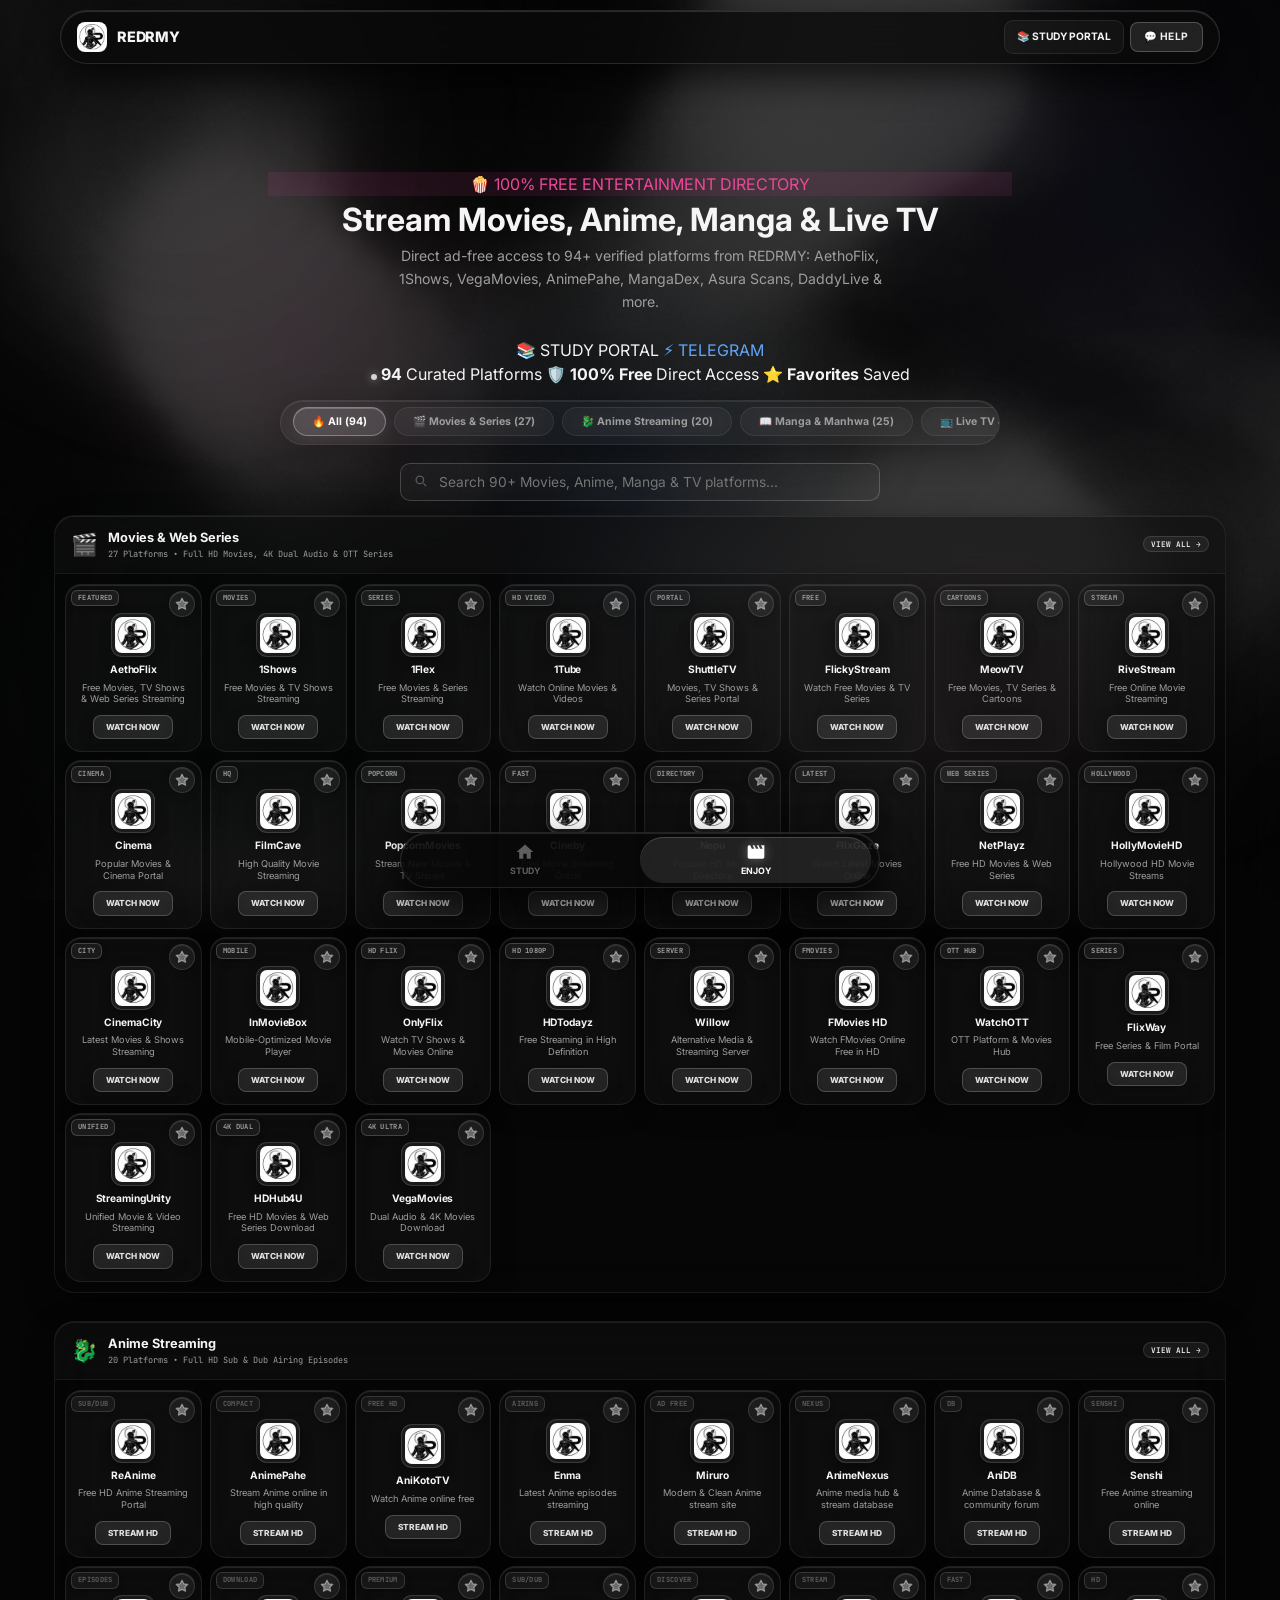
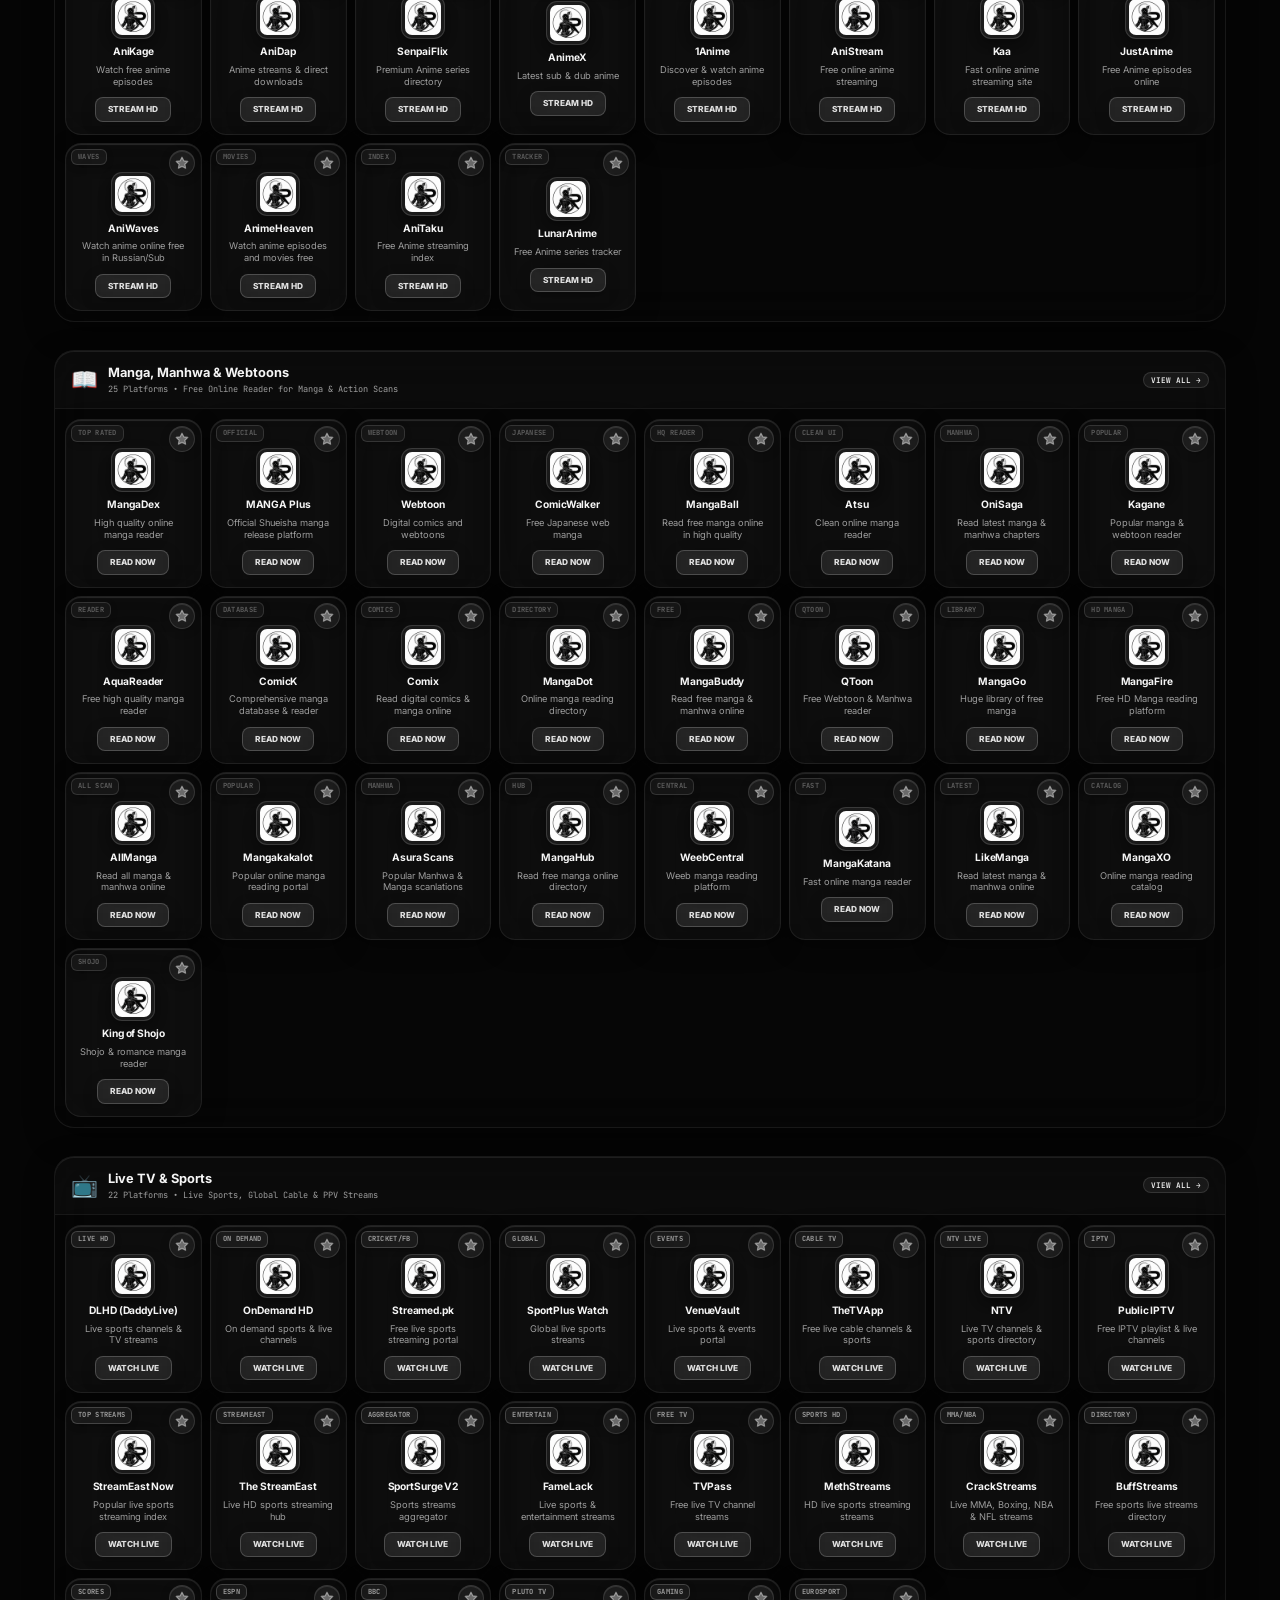
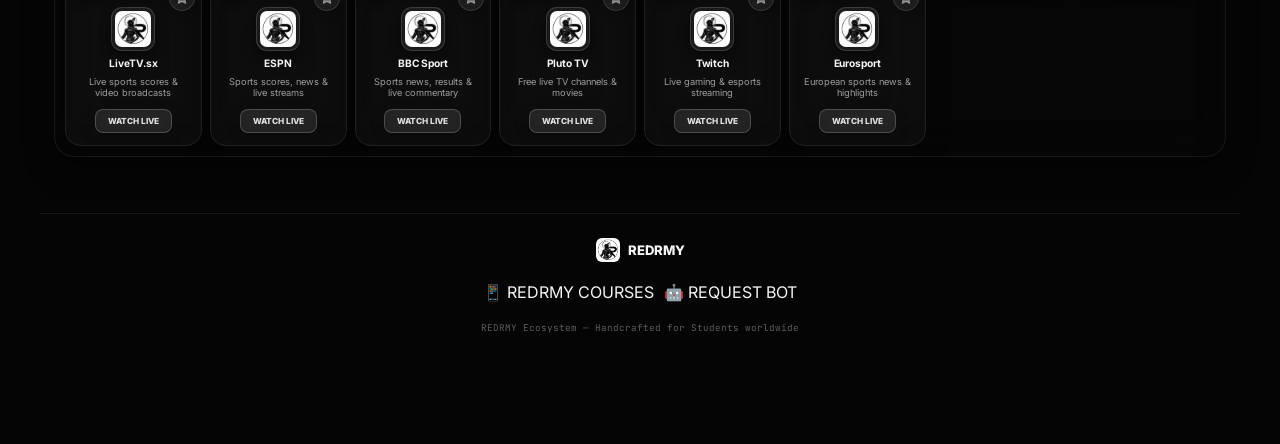
==== commit 700affb8: "Add files via upload" ====
--- a/movies.html
+++ b/movies.html
@@ -1,14 +1,6 @@
 <!DOCTYPE html>
 <html lang="en" data-theme="dark">
 <head>
-  <!-- Google tag (gtag.js) -->
-  <script async src="https://www.googletagmanager.com/gtag/js?id=G-JFGESLYGJX"></script>
-  <script>
-    window.dataLayer = window.dataLayer || [];
-    function gtag(){dataLayer.push(arguments);}
-    gtag('js', new Date());
-    gtag('config', 'G-JFGESLYGJX');
-  </script>
   <meta charset="UTF-8">
   <meta name="viewport" content="width=device-width, initial-scale=1.0, maximum-scale=1.0, user-scalable=no">
   <title>REDRMY — Movies, Anime, Manga &amp; Live TV Directory</title>
@@ -354,7 +346,7 @@
           <button class="badge-fav${isFav ? ' act' : ''}" onclick="event.stopPropagation();toggleMediaFav('${item.id}',this)" type="button" title="Favorite platform" aria-label="Favorite">
             <svg class="fav-icon" viewBox="0 0 24 24"><path d="M12 2l3.09 6.26L22 9.27l-5 4.87 1.18 6.88L12 17.77l-6.18 3.25L7 14.14 2 9.27l6.91-1.01L12 2z"/></svg>
           </button>
-          <img src="${faviconUrl}" class="plat-logo" alt="${item.title}" loading="lazy" onerror="this.src='logo.png'">
+          <img src="${faviconUrl}" class="plat-logo" alt="${item.title}" width="44" height="44" loading="lazy" decoding="async" onerror="this.src='logo.png'">
           <div class="plat-name">${item.title}</div>
           <div class="plat-desc">${item.desc}</div>
           <a href="${item.url}" target="_blank" onclick="event.stopPropagation()" class="btn-study">${meta.action}</a>
@@ -531,6 +523,9 @@
 
     /* ── LIQUID CANVAS ANIMATION ── */
     function initLiquidBg() {
+      // Skip heavy canvas rendering on mobile & touch devices for silky smooth 60/120fps scrolling
+      if (window.innerWidth <= 768 || ('ontouchstart' in window && window.innerWidth <= 1024)) return;
+
       const canvas = document.getElementById('canvas-bg');
       if (!canvas) return;
       const ctx = canvas.getContext('2d');
@@ -752,25 +747,45 @@
     });
 
     let scrollTicking = false;
+    let cachedDocH = 0;
+    let lastDocHCheck = 0;
+    let lastPct = -1;
+    let isSc = false;
+    let isVis = false;
+
     function onPageScroll() {
-      const h = document.documentElement.scrollHeight - window.innerHeight;
-      const scrollY = window.scrollY;
-      if (h > 0) {
-        const prog = document.getElementById('progress');
-        const pct = Math.min(100, Math.max(0, Math.round((scrollY / h) * 100)));
-        if (prog) prog.style.width = pct + '%';
-        const spBar = document.getElementById('sp-bar');
-        if (spBar) {
-          const offset = 125.66 - (pct / 100 * 125.66);
-          spBar.style.strokeDashoffset = offset;
+      const scrollY = window.scrollY || window.pageYOffset || 0;
+      const now = Date.now();
+      if (now - lastDocHCheck > 1000 || cachedDocH <= 0) {
+        cachedDocH = (document.documentElement.scrollHeight || document.body.scrollHeight) - window.innerHeight;
+        lastDocHCheck = now;
+      }
+      if (cachedDocH > 0) {
+        const pct = Math.min(100, Math.max(0, Math.round((scrollY / cachedDocH) * 100)));
+        if (pct !== lastPct) {
+          lastPct = pct;
+          const prog = document.getElementById('progress');
+          if (prog) prog.style.width = pct + '%';
+          const spBar = document.getElementById('sp-bar');
+          if (spBar) {
+            spBar.style.strokeDashoffset = 125.66 - (pct / 100 * 125.66);
+          }
+          const stPct = document.getElementById('st-pct');
+          if (stPct) stPct.textContent = pct + '%';
         }
-        const stPct = document.getElementById('st-pct');
-        if (stPct) stPct.textContent = pct + '%';
-      }
-      const nav = document.getElementById('nav');
-      if (nav) nav.classList.toggle('sc', scrollY > 40);
-      const widget = document.getElementById('scroll-widget') || document.getElementById('scroll-top');
-      if (widget) widget.classList.toggle('vis', scrollY > 120);
+      }
+      const sc = scrollY > 40;
+      if (sc !== isSc) {
+        isSc = sc;
+        const nav = document.getElementById('nav');
+        if (nav) nav.classList.toggle('sc', sc);
+      }
+      const vis = scrollY > 120;
+      if (vis !== isVis) {
+        isVis = vis;
+        const widget = document.getElementById('scroll-widget') || document.getElementById('scroll-top');
+        if (widget) widget.classList.toggle('vis', vis);
+      }
       scrollTicking = false;
     }
 
@@ -788,5 +803,16 @@
       renderMedia();
     });
   </script>
+  <!-- Vercel Web Analytics -->
+  <script>
+    window.va = window.va || function () { (window.vaq = window.vaq || []).push(arguments); };
+  </script>
+  <script defer src="/_vercel/insights/script.js"></script>
+
+  <!-- Vercel Speed Insights -->
+  <script>
+    window.si = window.si || function () { (window.siq = window.siq || []).push(arguments); };
+  </script>
+  <script defer src="/_vercel/speed-insights/script.js"></script>
 </body>
 </html>
--- a/styles.css
+++ b/styles.css
@@ -1,8 +1,6 @@
 /* ==========================================================================
    REDRMY AIO — CLEAN DARK GLASS ECOSYSTEM
    ========================================================================== */
-
-@import url('https://fonts.googleapis.com/css2?family=Inter:wght@300;400;500;600;700;800&family=Exo+2:wght@400;600;700;800&family=JetBrains+Mono:wght@400;500;700&display=swap');
 
 :root {
   --bg0: #050505;
@@ -1943,7 +1941,7 @@
   align-items: center;
   text-align: center;
   gap: 6px;
-  transition: all 0.3s cubic-bezier(0.16, 1, 0.3, 1);
+  transition: transform 0.25s cubic-bezier(0.16, 1, 0.3, 1), border-color 0.25s ease, background 0.25s ease, box-shadow 0.25s ease;
   position: relative;
   overflow: hidden;
   min-height: 114px;
@@ -3113,4 +3111,92 @@
   background: rgba(255, 255, 255, 0.45);
 }
 
-
+/* ========================================================
+   🚀 MOBILE ACCELERATION ENGINE (SMOOTH 60/120 FPS SCROLLING)
+   ======================================================== */
+@media (max-width: 768px), (hover: none) {
+  /* 1. Eliminate heavy GPU filters and continuous morphing animations */
+  #aurora-layer,
+  .aurora-orb,
+  #cursor-glow {
+    display: none !important;
+    animation: none !important;
+    will-change: auto !important;
+  }
+
+  /* 2. Remove costly backdrop-filter on repeated scroll items */
+  .prov-block,
+  .plat-card,
+  .qa-compact-card,
+  .d-card,
+  .filter-pill,
+  .badge-fav,
+  .pbadge,
+  .prof-goals,
+  .cmd-results,
+  .stat-box,
+  .prof-time-card,
+  .qa-row,
+  .chats-wrap,
+  .sec-pill,
+  .res-badge,
+  .qac-tag {
+    backdrop-filter: none !important;
+    -webkit-backdrop-filter: none !important;
+  }
+
+  .prov-block {
+    background: #0d0f17 !important;
+  }
+
+  /* 3. Fast solid backgrounds & hardware compositing for cards */
+  .plat-card {
+    background: #11141c !important;
+    box-shadow: 0 4px 12px rgba(0, 0, 0, 0.35) !important;
+    transform: translateZ(0);
+    transition: transform 0.12s ease, opacity 0.12s ease !important;
+  }
+
+  .plat-card::before {
+    display: none !important; /* Shimmer gradient hover animation not needed on touch */
+  }
+
+  /* 4. Instant touch feedback without sticky hover transforms */
+  .plat-card:hover {
+    transform: none !important;
+    box-shadow: 0 4px 12px rgba(0, 0, 0, 0.35) !important;
+    border-color: rgba(255, 255, 255, 0.12) !important;
+  }
+  .plat-card:active {
+    transform: scale(0.97) !important;
+  }
+
+  /* 5. Native fluid kinetic momentum scrolling on mobile */
+  html {
+    scroll-behavior: auto !important;
+  }
+  body {
+    -webkit-overflow-scrolling: touch;
+  }
+
+  /* 6. Clean, fast fixed navigation without extreme blur costs */
+  #nav,
+  #bottom-nav {
+    backdrop-filter: blur(8px) !important;
+    -webkit-backdrop-filter: blur(8px) !important;
+    background: rgba(10, 12, 18, 0.94) !important;
+  }
+}
+
+/* Reduced motion preference */
+@media (prefers-reduced-motion: reduce) {
+  *, ::before, ::after {
+    animation-duration: 0.01ms !important;
+    animation-iteration-count: 1 !important;
+    transition-duration: 0.01ms !important;
+    scroll-behavior: auto !important;
+  }
+}
+
+
+
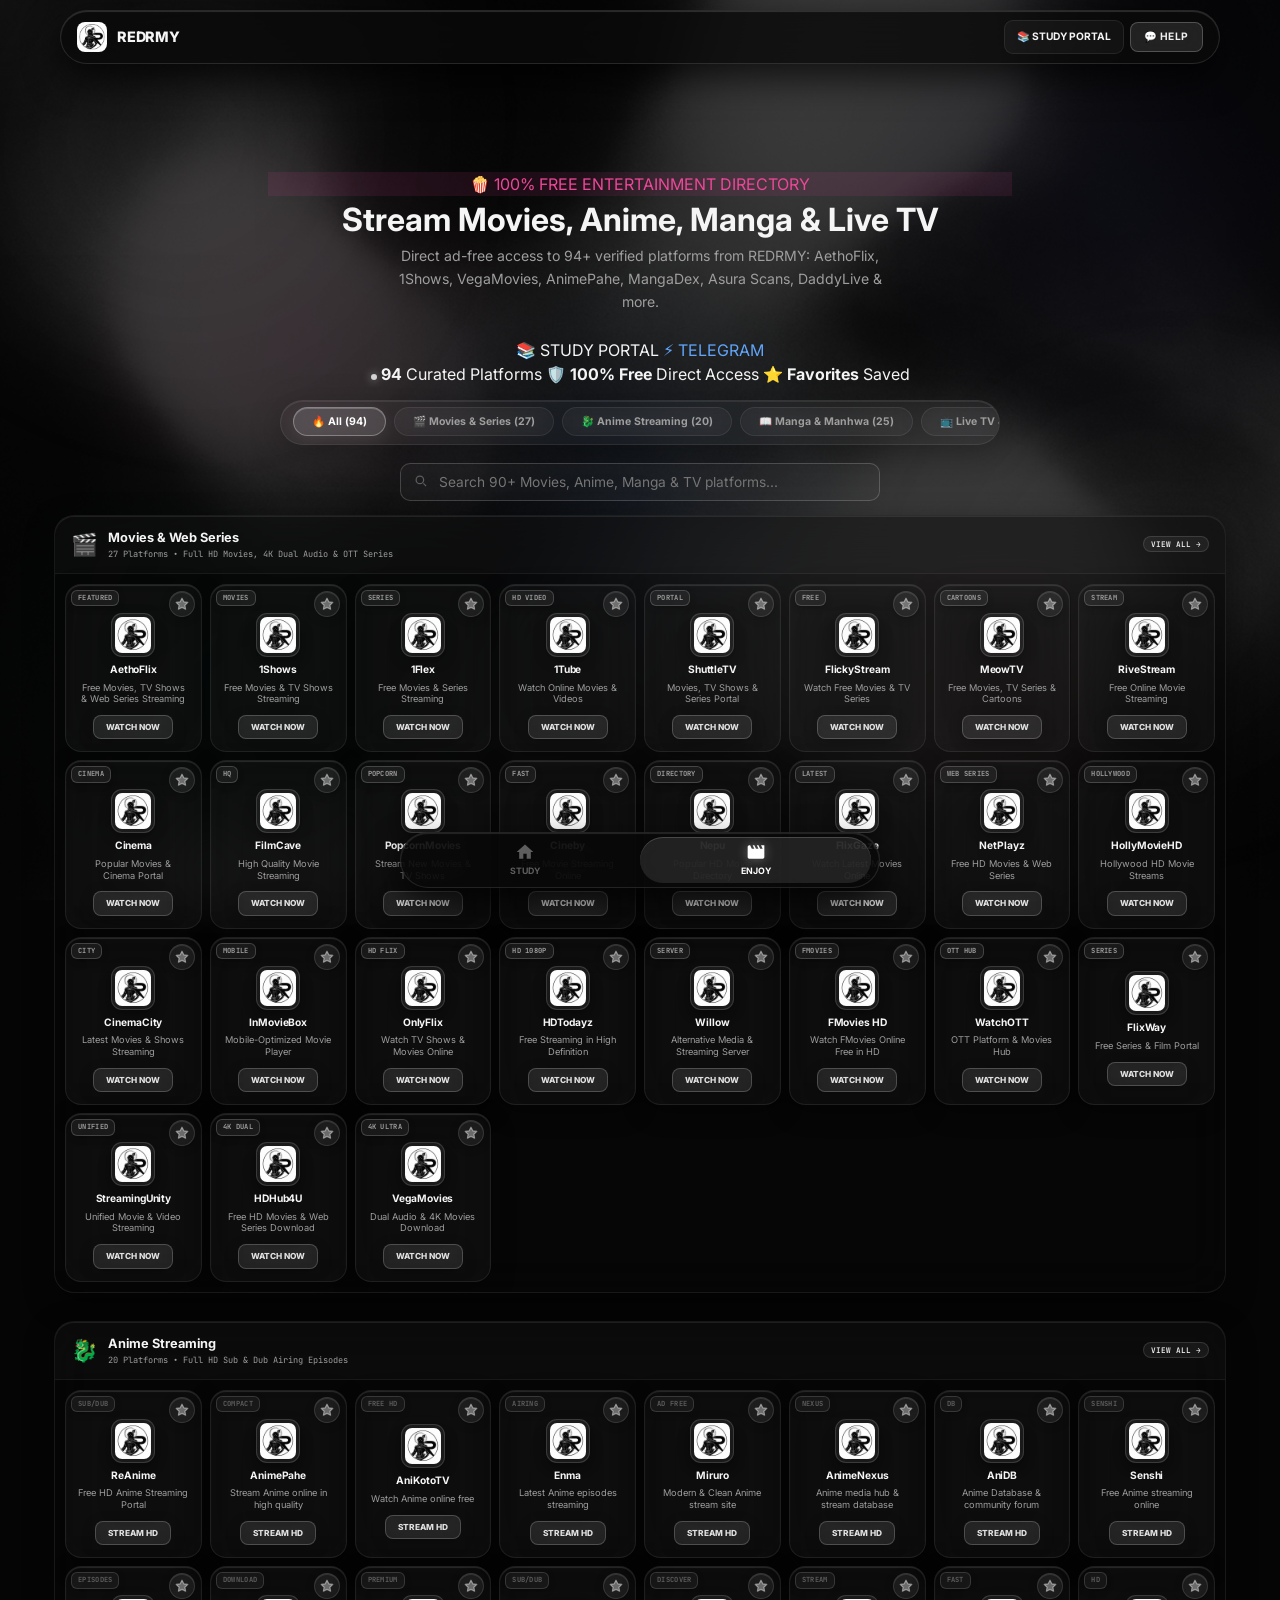
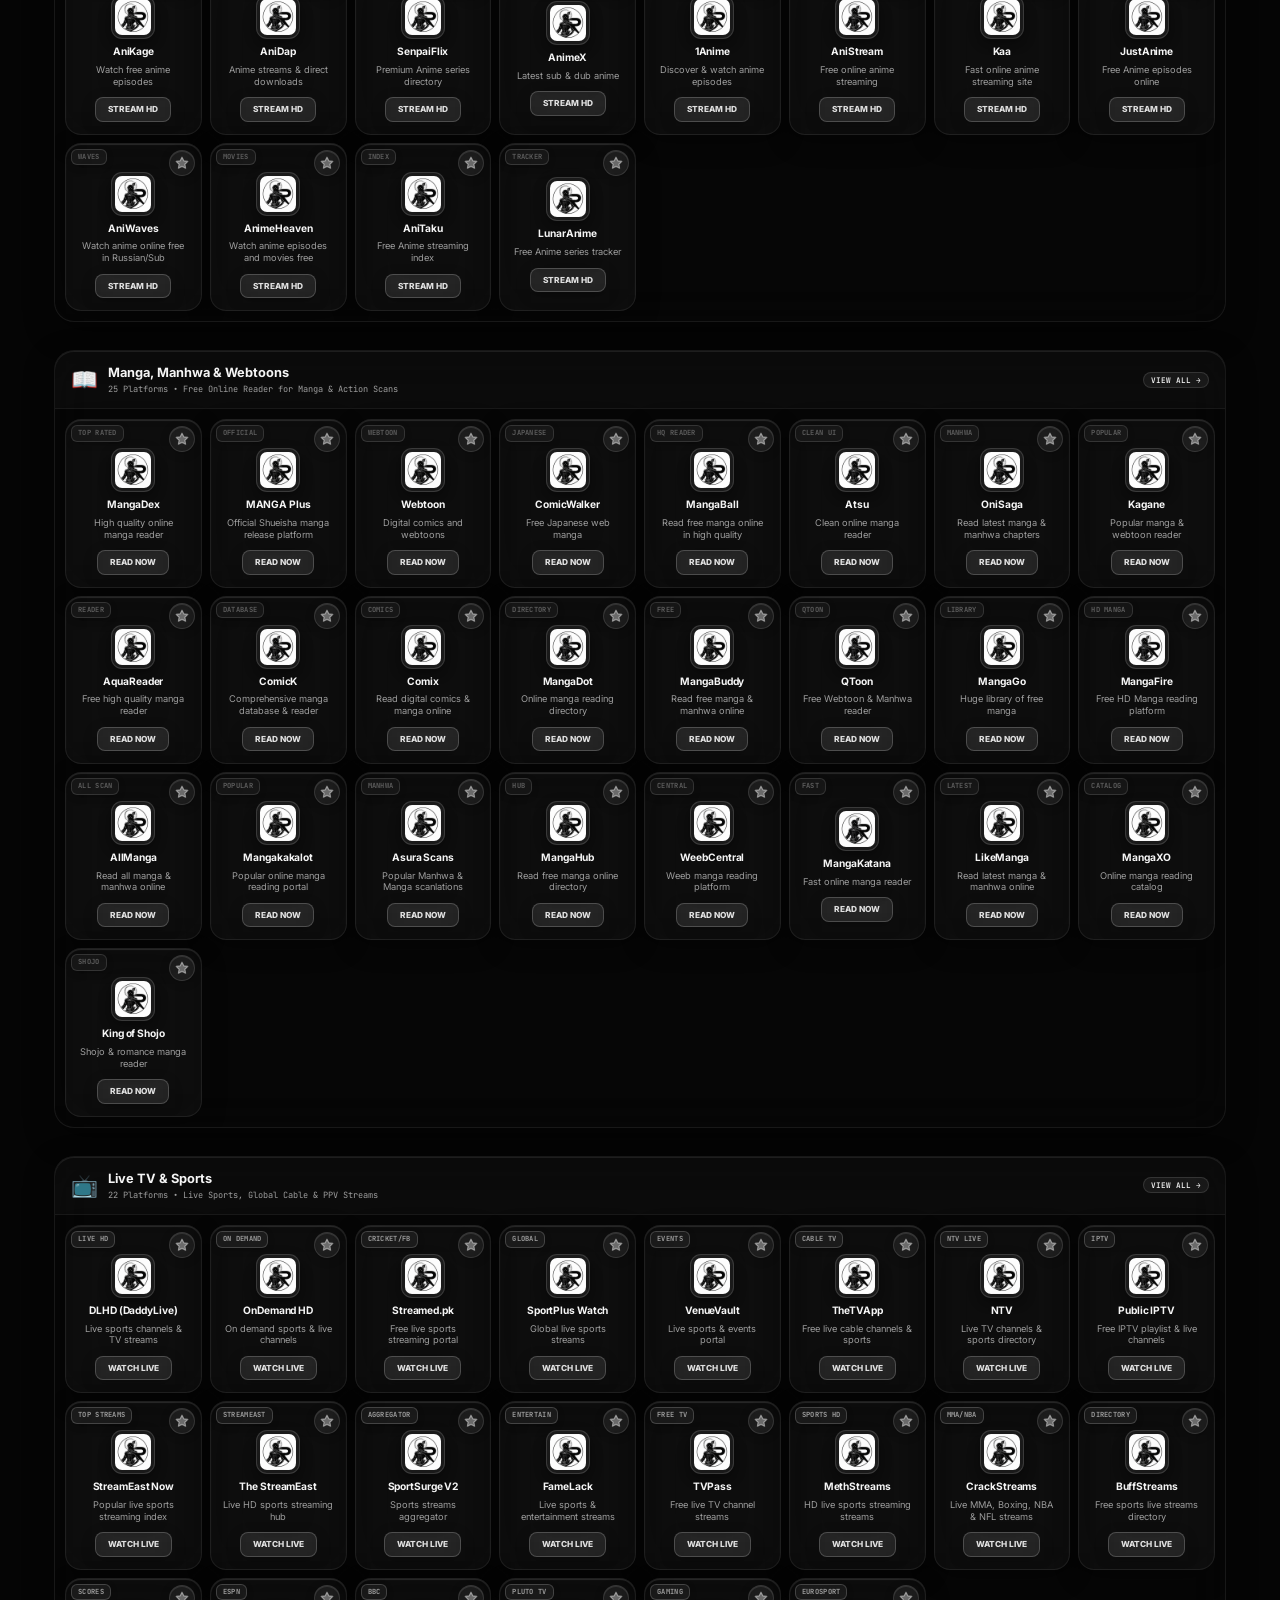
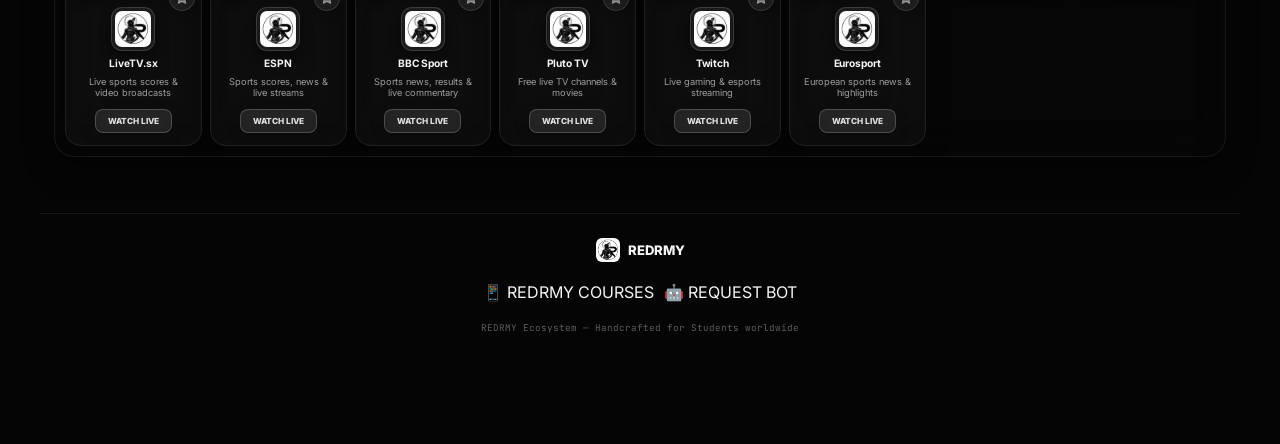
==== commit caaafb14: "Add files via upload" ====
--- a/movies.html
+++ b/movies.html
@@ -523,11 +523,16 @@
 
     /* ── LIQUID CANVAS ANIMATION ── */
     function initLiquidBg() {
-      // Skip heavy canvas rendering on mobile & touch devices for silky smooth 60/120fps scrolling
-      if (window.innerWidth <= 768 || ('ontouchstart' in window && window.innerWidth <= 1024)) return;
-
       const canvas = document.getElementById('canvas-bg');
       if (!canvas) return;
+
+      // On mobile, size the canvas once and leave it static so bw_bg.jpg renders properly without GPU loop
+      if (window.innerWidth <= 768 || ('ontouchstart' in window && window.innerWidth <= 1024)) {
+        canvas.width = window.innerWidth;
+        canvas.height = window.innerHeight;
+        return;
+      }
+
       const ctx = canvas.getContext('2d');
       if (!ctx) return;
       let width = 0, height = 0;
--- a/styles.css
+++ b/styles.css
@@ -3145,14 +3145,32 @@
     -webkit-backdrop-filter: none !important;
   }
 
+  /* Mobile Background: Rich, visible cinematic contrast across full screen */
+  #canvas-bg {
+    position: fixed !important;
+    top: 0 !important;
+    left: 0 !important;
+    width: 100vw !important;
+    height: 100% !important;
+    height: 100dvh !important;
+    background: url('bw_bg.jpg') center center / cover no-repeat !important;
+    opacity: 0.42 !important;
+    z-index: 0 !important;
+    display: block !important;
+  }
+
+  /* Translucent glass containers so the background smoke is visible with 0% blur overhead */
   .prov-block {
-    background: #0d0f17 !important;
+    background: rgba(10, 13, 20, 0.78) !important;
+    box-shadow: 0 4px 16px rgba(0, 0, 0, 0.4) !important;
+    border: 1px solid rgba(255, 255, 255, 0.08) !important;
   }
 
-  /* 3. Fast solid backgrounds & hardware compositing for cards */
+  /* 3. Fast glass cards & hardware compositing */
   .plat-card {
-    background: #11141c !important;
-    box-shadow: 0 4px 12px rgba(0, 0, 0, 0.35) !important;
+    background: rgba(18, 22, 32, 0.72) !important;
+    border: 1px solid rgba(255, 255, 255, 0.1) !important;
+    box-shadow: 0 2px 8px rgba(0, 0, 0, 0.25) !important;
     transform: translateZ(0);
     transition: transform 0.12s ease, opacity 0.12s ease !important;
   }
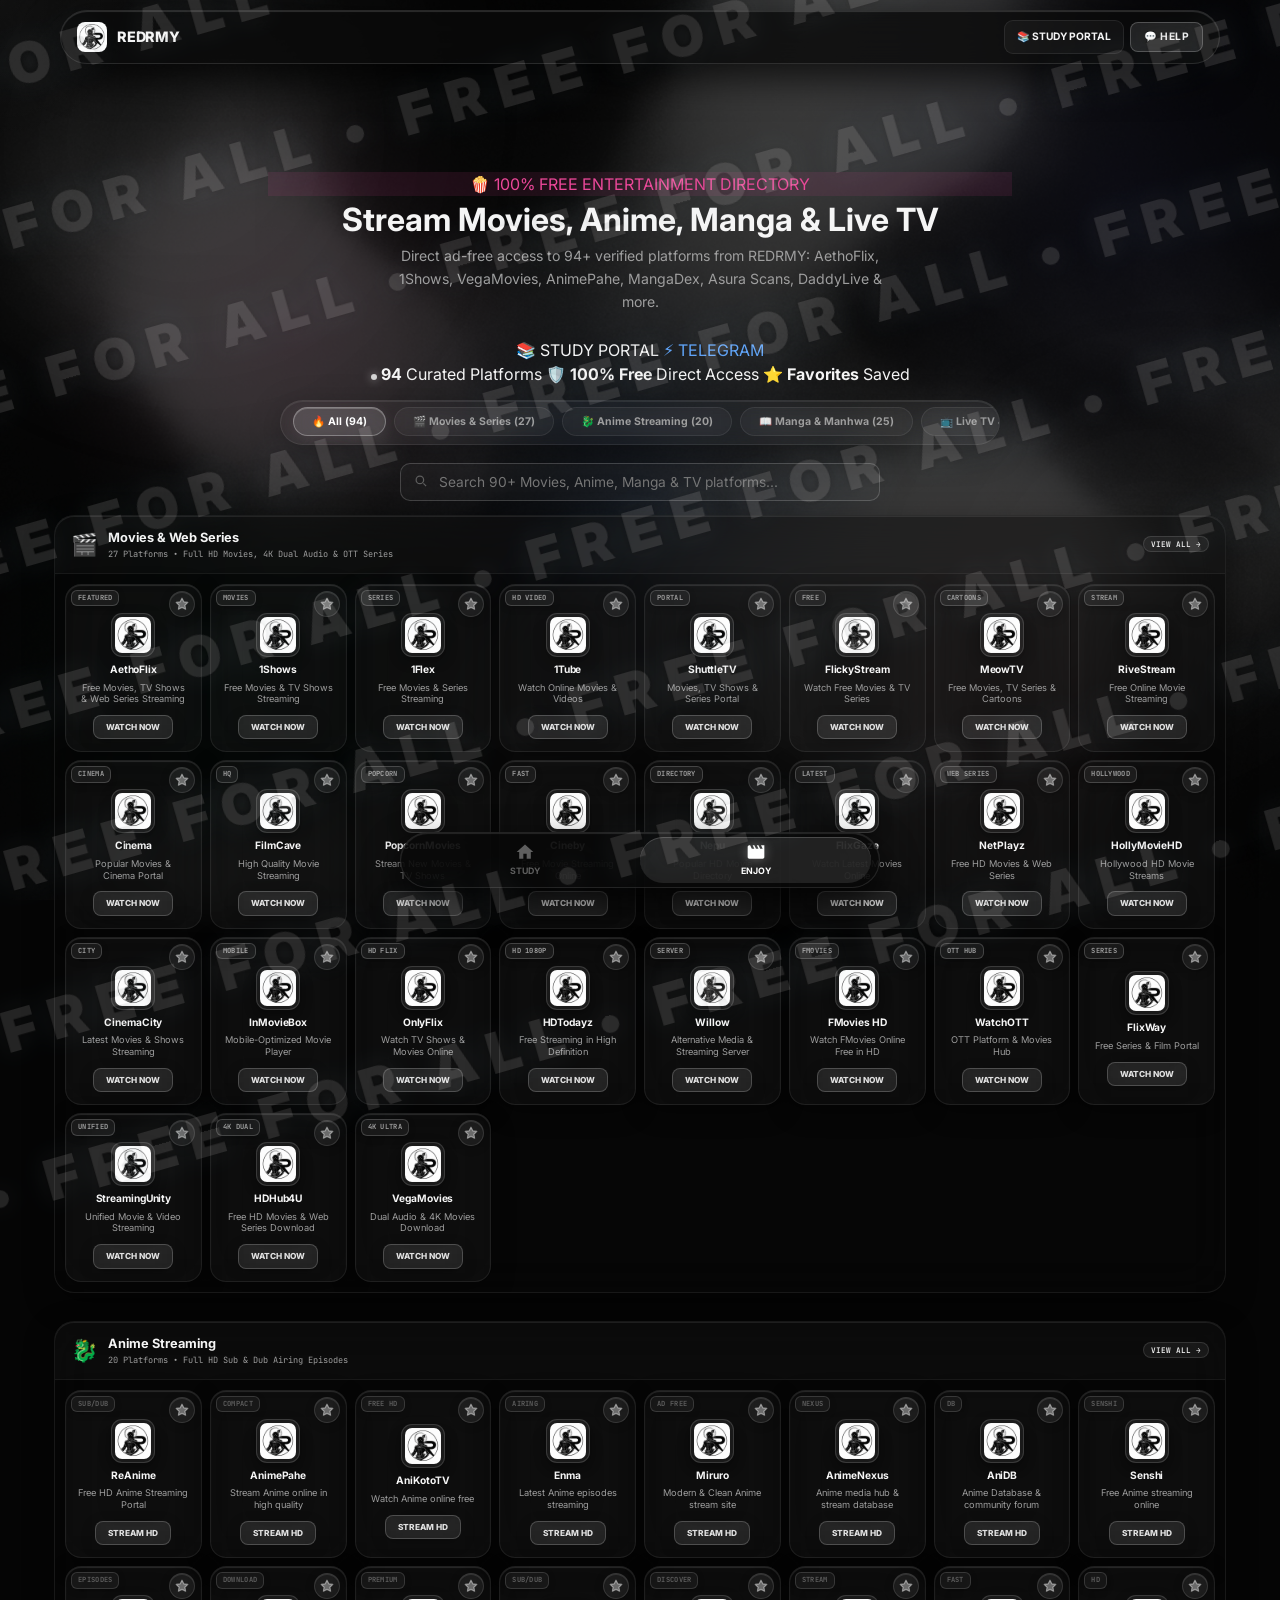
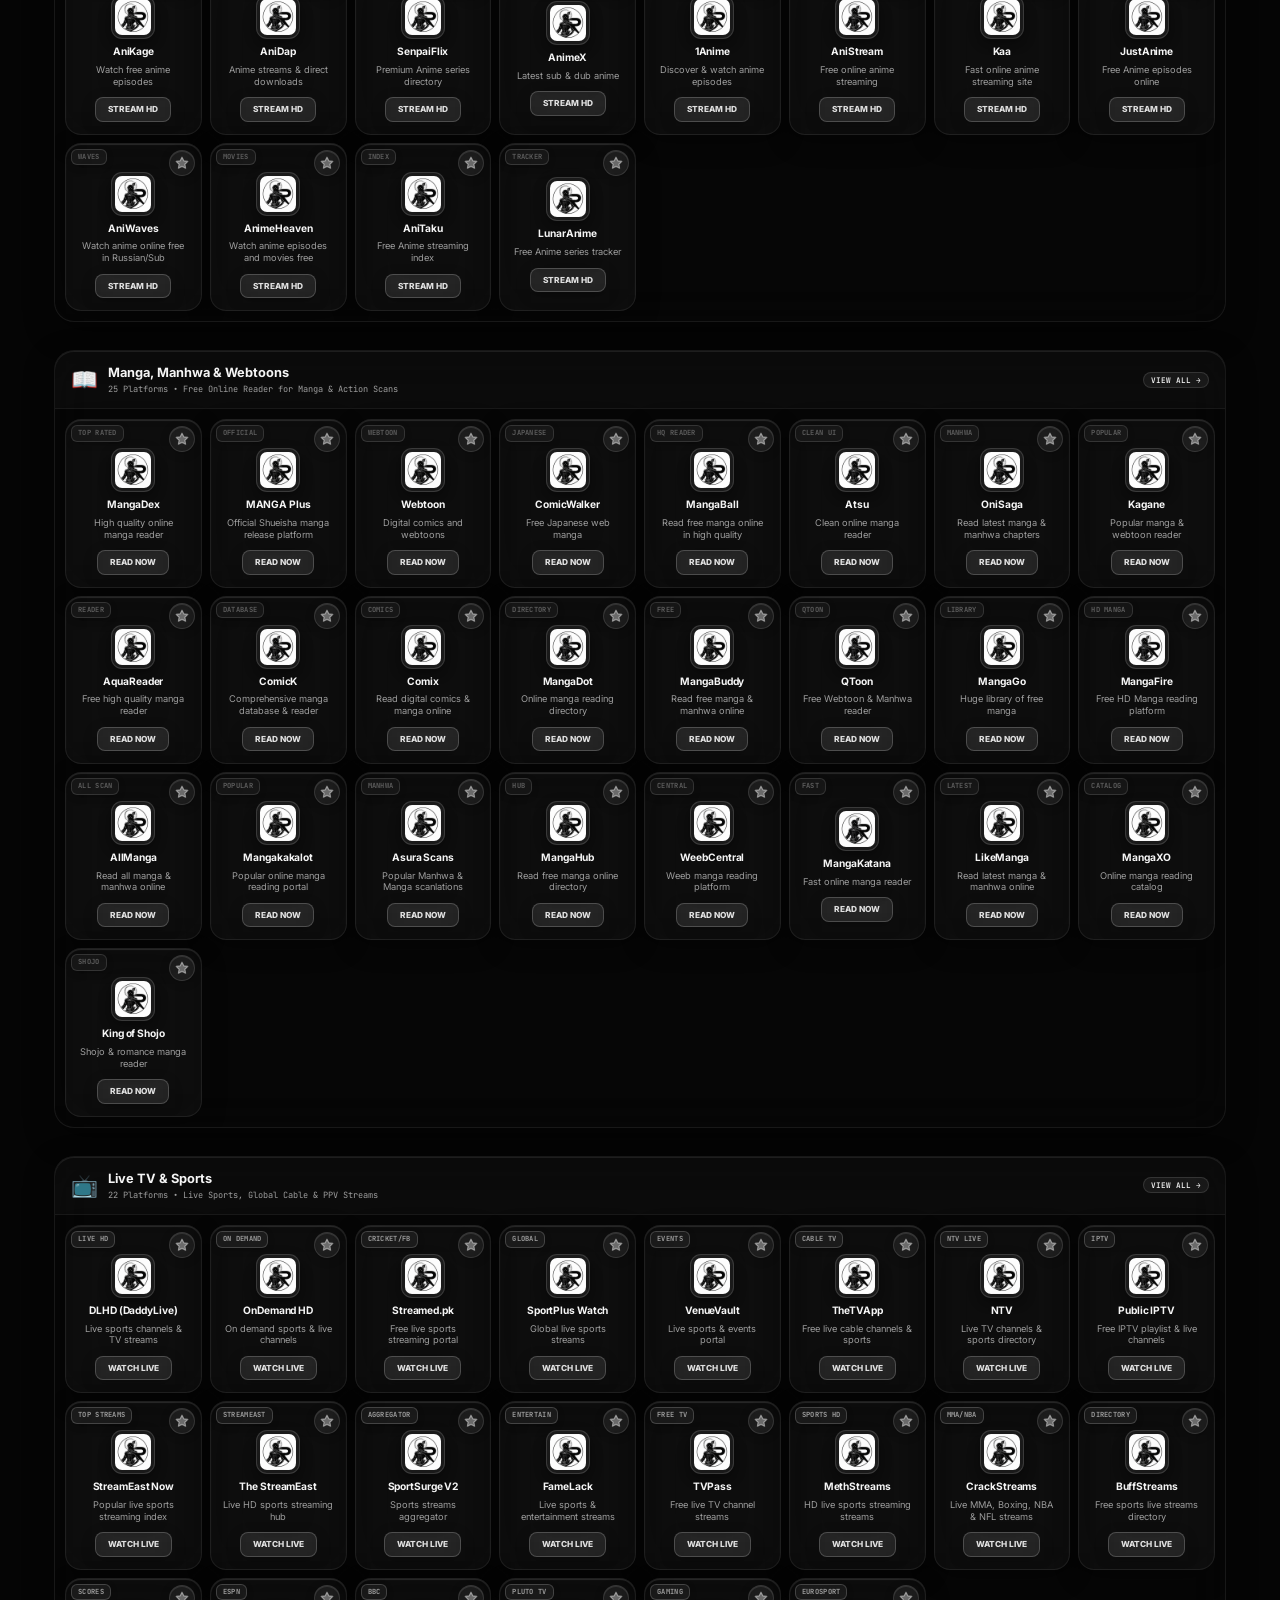
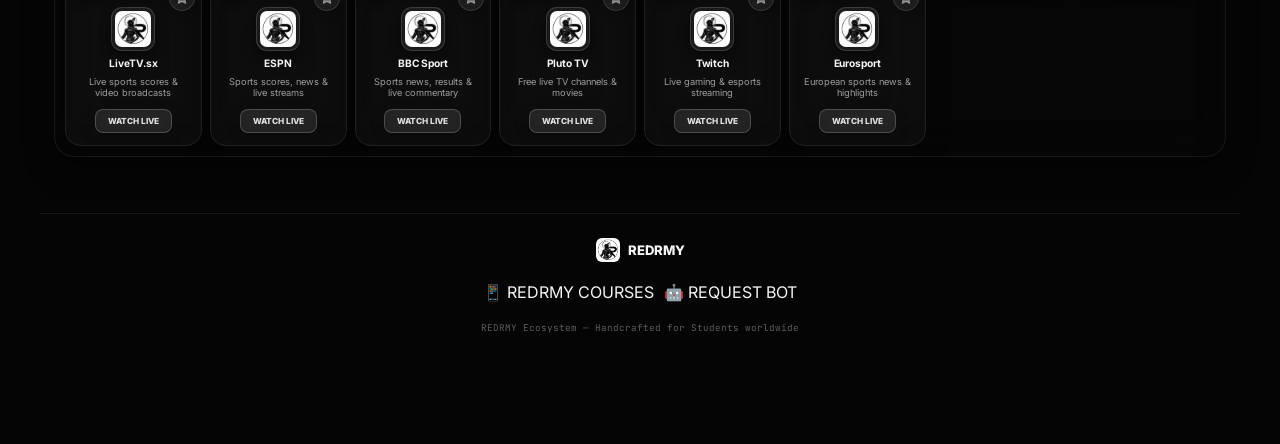
==== commit b44024d9: "Add files via upload" ====
--- a/movies.html
+++ b/movies.html
@@ -18,8 +18,190 @@
   <link href="https://fonts.googleapis.com/css2?family=Inter:wght@300;400;500;600;700;800&family=Exo+2:wght@400;600;700;800&family=JetBrains+Mono:wght@400;500;700&display=swap" rel="stylesheet">
   
   <link rel="stylesheet" href="styles.css">
+  
+  <!-- ANTI-INSPECT & DEVTOOLS DETECTION SCRIPT -->
+  <script>
+    (function() {
+      'use strict';
+      // Disable right-click context menu
+      document.addEventListener('contextmenu', function(e) {
+        e.preventDefault();
+        return false;
+      }, { capture: true });
+
+      // Disable DevTools & source inspection shortcuts
+      window.addEventListener('keydown', function(e) {
+        if (e.key === 'F12' || e.keyCode === 123) {
+          e.preventDefault();
+          e.stopPropagation();
+          triggerInspectBlock();
+          return false;
+        }
+        if ((e.ctrlKey || e.metaKey) && e.shiftKey && ['I', 'i', 'J', 'j', 'C', 'c', 'K', 'k'].includes(e.key)) {
+          e.preventDefault();
+          e.stopPropagation();
+          triggerInspectBlock();
+          return false;
+        }
+        if ((e.ctrlKey || e.metaKey) && (e.key === 'u' || e.key === 'U')) {
+          e.preventDefault();
+          e.stopPropagation();
+          triggerInspectBlock();
+          return false;
+        }
+        if ((e.ctrlKey || e.metaKey) && (e.key === 's' || e.key === 'S')) {
+          e.preventDefault();
+          e.stopPropagation();
+          return false;
+        }
+      }, { capture: true });
+
+      let isBlocked = false;
+      function triggerInspectBlock() {
+        isBlocked = true;
+        document.documentElement.classList.add('inspect-blocked');
+        const blocker = document.getElementById('inspect-blocker');
+        if (blocker) blocker.style.display = 'flex';
+      }
+
+      function unblockInspect() {
+        if (!isBlocked) return;
+        isBlocked = false;
+        document.documentElement.classList.remove('inspect-blocked');
+        const blocker = document.getElementById('inspect-blocker');
+        if (blocker) blocker.style.display = 'none';
+      }
+
+      const isMobileDevice = ('ontouchstart' in window) || (navigator.maxTouchPoints > 0) || (window.innerWidth <= 1024);
+
+      function detectDevTools() {
+        // Mobile / Android devices do not have desktop devtools; running debugger loops causes
+        // severe frame drops. Bypassing on mobile keeps Android scrolling at 60/120fps.
+        if (isMobileDevice) return;
+
+        const threshold = 160;
+        const wDiff = window.outerWidth - window.innerWidth;
+        const hDiff = window.outerHeight - window.innerHeight;
+        if (wDiff > threshold || hDiff > threshold) {
+          triggerInspectBlock();
+          return;
+        }
+
+        const t0 = performance.now();
+        /* eslint-disable no-debugger */
+        debugger;
+        /* eslint-enable no-debugger */
+        const t1 = performance.now();
+        if (t1 - t0 > 100) {
+          triggerInspectBlock();
+          return;
+        }
+
+        if (isBlocked) {
+          unblockInspect();
+        }
+      }
+
+      // Anti-screenshot keyboard detection (PrintScreen, Win+Shift+S, Mac Cmd+Shift+3/4/5)
+      function handleScreenshotAttempt(e) {
+        const isPrintKey = e.key === 'PrintScreen' || e.keyCode === 44;
+        const isWinSnip = (e.ctrlKey || e.metaKey) && e.shiftKey && (e.key === 'S' || e.key === 's');
+        const isMacScreen = (e.metaKey) && e.shiftKey && ['3', '4', '5'].includes(e.key);
+
+        if (isPrintKey || isWinSnip || isMacScreen) {
+          if (e.preventDefault) e.preventDefault();
+          if (e.stopPropagation) e.stopPropagation();
+
+          // Overwrite clipboard immediately so screenshot cannot be pasted
+          try {
+            if (navigator.clipboard && navigator.clipboard.writeText) {
+              navigator.clipboard.writeText('⚠️ Screenshots are disabled on REDRMY • FREE FOR ALL');
+            }
+          } catch(err) {}
+
+          triggerScreenshotShield();
+          return false;
+        }
+      }
+
+      window.addEventListener('keydown', handleScreenshotAttempt, { capture: true });
+      window.addEventListener('keyup', handleScreenshotAttempt, { capture: true });
+
+      function triggerScreenshotShield() {
+        const shield = document.getElementById('screenshot-shield');
+        if (shield) {
+          shield.classList.add('active');
+          setTimeout(() => {
+            shield.classList.remove('active');
+          }, 2200);
+        }
+        if (typeof showToast === 'function') {
+          showToast('🚫 Screenshots are restricted on REDRMY!');
+        }
+      }
+
+      // Boost "FREE FOR ALL" watermark visibility when window loses focus (desktop only)
+      if (!isMobileDevice) {
+        window.addEventListener('blur', function() {
+          const wm = document.getElementById('bg-watermark-layer');
+          if (wm) wm.style.opacity = '0.35';
+        });
+        window.addEventListener('focus', function() {
+          const wm = document.getElementById('bg-watermark-layer');
+          if (wm) wm.style.opacity = '0.12';
+        });
+
+        setInterval(detectDevTools, 1500);
+        window.addEventListener('resize', detectDevTools);
+      }
+    })();
+  </script>
 </head>
 <body>
+  <!-- INSPECT MODE & DEVTOOLS RESTRICTION OVERLAY -->
+  <div id="inspect-blocker" role="alert" aria-live="assertive">
+    <div class="inspect-blocker-card">
+      <div class="inspect-blocker-icon">🛡️</div>
+      <div class="inspect-blocker-badge">SECURITY NOTICE</div>
+      <div class="inspect-blocker-title">INSPECT MODE RESTRICTED</div>
+      <div class="inspect-blocker-desc">
+        Developer Tools and Inspect Mode have been detected.<br>
+        For platform security, the website cannot load while DevTools is open.
+      </div>
+      <div class="inspect-blocker-tip">
+        👉 <b>Please close Inspect Mode / Developer Tools</b> to load and use REDRMY.
+      </div>
+      <button type="button" class="btn-inspect-reload" onclick="window.location.reload()">RELOAD WEBSITE ↻</button>
+    </div>
+  </div>
+
+  <!-- ANTI-SCREENSHOT FLASH SHIELD -->
+  <div id="screenshot-shield" role="alert" aria-live="assertive">
+    <div class="screenshot-shield-card">
+      <div style="font-size:3rem;margin-bottom:12px">🚫</div>
+      <div class="screenshot-shield-badge">SCREENSHOT RESTRICTED</div>
+      <div class="screenshot-shield-title">Screenshots Not Allowed</div>
+      <div class="screenshot-shield-desc">
+        Screen capture and screenshots are disabled on this platform.<br>
+        <b style="color:#38bdf8;font-size:0.92rem;display:inline-block;margin-top:8px">FREE FOR ALL • REDRMY</b>
+      </div>
+    </div>
+  </div>
+
+  <!-- PERMANENT BACKGROUND WATERMARK: FREE FOR ALL -->
+  <div id="bg-watermark-layer" class="bg-watermark-layer" aria-hidden="true">
+    <div class="bg-watermark-inner">
+      <div class="bg-watermark-line">FREE FOR All • FREE FOR All • FREE FOR All • FREE FOR All • FREE FOR All</div>
+      <div class="bg-watermark-line">FREE FOR All • FREE FOR All • FREE FOR All • FREE FOR All • FREE FOR All</div>
+      <div class="bg-watermark-line">FREE FOR All • FREE FOR All • FREE FOR All • FREE FOR All • FREE FOR All</div>
+      <div class="bg-watermark-line">FREE FOR All • FREE FOR All • FREE FOR All • FREE FOR All • FREE FOR All</div>
+      <div class="bg-watermark-line">FREE FOR All • FREE FOR All • FREE FOR All • FREE FOR All • FREE FOR All</div>
+      <div class="bg-watermark-line">FREE FOR All • FREE FOR All • FREE FOR All • FREE FOR All • FREE FOR All</div>
+      <div class="bg-watermark-line">FREE FOR All • FREE FOR All • FREE FOR All • FREE FOR All • FREE FOR All</div>
+      <div class="bg-watermark-line">FREE FOR All • FREE FOR All • FREE FOR All • FREE FOR All • FREE FOR All</div>
+    </div>
+  </div>
+
   <!-- BACKGROUND CANVAS & FX -->
   <canvas id="canvas-bg"></canvas>
   <div id="aurora-layer">
@@ -526,8 +708,9 @@
       const canvas = document.getElementById('canvas-bg');
       if (!canvas) return;
 
-      // On mobile, size the canvas once and leave it static so bw_bg.jpg renders properly without GPU loop
-      if (window.innerWidth <= 768 || ('ontouchstart' in window && window.innerWidth <= 1024)) {
+      // On mobile/Android devices, leave canvas static to eliminate GPU overhead
+      const isMobile = ('ontouchstart' in window) || (navigator.maxTouchPoints > 0) || (window.innerWidth <= 1024);
+      if (isMobile) {
         canvas.width = window.innerWidth;
         canvas.height = window.innerHeight;
         return;
--- a/styles.css
+++ b/styles.css
@@ -2709,6 +2709,7 @@
 .pg-popup-sub { font-size: 0.76rem; color: var(--t2); margin-bottom: 16px; line-height: 1.45; }
 .pg-popup-join { display: inline-flex; align-items: center; gap: 6px; padding: 10px 16px; background: linear-gradient(135deg, #0088cc, #005599); color: #fff; border-radius: 8px; font-weight: 700; font-size: 0.78rem; text-decoration: none; width: 100%; justify-content: center; }
 .pg-popup-joined { margin-top: 10px; background: none; border: none; color: var(--t3); font-size: 0.72rem; cursor: pointer; text-decoration: underline; }
+#tg-pop-cross:hover, #pg-pop-cross:hover { background: rgba(255, 255, 255, 0.18) !important; color: var(--t1) !important; transform: scale(1.1); }
 
 /* ── PROFILE SUBNAV TABS ── */
 #prof-subnav {
@@ -3118,10 +3119,30 @@
   /* 1. Eliminate heavy GPU filters and continuous morphing animations */
   #aurora-layer,
   .aurora-orb,
-  #cursor-glow {
+  #cursor-glow,
+  .gate-card-ambient,
+  .gate-unlock-btn.ready::after {
     display: none !important;
     animation: none !important;
     will-change: auto !important;
+  }
+
+  /* Watermark mobile optimization: crisp, zero GPU lag, no infinite drift animation */
+  .bg-watermark-layer {
+    opacity: 0.1 !important;
+    transform: rotate(-16deg) translateZ(0) !important;
+    will-change: auto !important;
+  }
+  .bg-watermark-line {
+    animation: none !important;
+    text-shadow: 0 1px 3px rgba(0, 0, 0, 0.85) !important;
+  }
+  .gate-unlock-btn.ready {
+    animation: none !important;
+  }
+  .promo-banner-container {
+    transform: translateZ(0) !important;
+    box-shadow: 0 4px 16px rgba(0, 0, 0, 0.4) !important;
   }
 
   /* 2. Remove costly backdrop-filter on repeated scroll items */
@@ -3140,7 +3161,19 @@
   .chats-wrap,
   .sec-pill,
   .res-badge,
-  .qac-tag {
+  .qac-tag,
+  .prof-stat,
+  .pstat-mini,
+  .prof-study-timer,
+  .btn-p-timer,
+  .visit-banner,
+  .btn-add-goal,
+  .pg-popup-card,
+  .hero-search-wrapper,
+  .hero-stat,
+  .h-stat,
+  .exam-card,
+  .stat-card {
     backdrop-filter: none !important;
     -webkit-backdrop-filter: none !important;
   }
@@ -3166,13 +3199,15 @@
     border: 1px solid rgba(255, 255, 255, 0.08) !important;
   }
 
-  /* 3. Fast glass cards & hardware compositing */
+  /* 3. Fast glass cards, hardware compositing & offscreen rendering bypass */
   .plat-card {
     background: rgba(18, 22, 32, 0.72) !important;
     border: 1px solid rgba(255, 255, 255, 0.1) !important;
     box-shadow: 0 2px 8px rgba(0, 0, 0, 0.25) !important;
     transform: translateZ(0);
     transition: transform 0.12s ease, opacity 0.12s ease !important;
+    content-visibility: auto;
+    contain-intrinsic-size: 1px 140px;
   }
 
   .plat-card::before {
@@ -3216,5 +3251,576 @@
   }
 }
 
-
-
+/* ==========================================================================
+   PERMANENT WATERMARK: FREE FOR ALL (HIGHLIGHTED FOR SCREENSHOT VISIBILITY)
+   ========================================================================== */
+.bg-watermark-layer {
+  position: fixed;
+  inset: -60%;
+  width: 220%;
+  height: 220%;
+  pointer-events: none !important;
+  user-select: none !important;
+  -webkit-user-select: none !important;
+  z-index: 99990; /* Floats above cards and content so it is clearly visible in screenshots! */
+  overflow: hidden;
+  display: flex;
+  align-items: center;
+  justify-content: center;
+  transform: rotate(-16deg);
+  opacity: 0.12; /* Clearly visible in any screenshot without hurting usability */
+  transition: opacity 0.25s ease, filter 0.25s ease;
+}
+.bg-watermark-inner {
+  display: flex;
+  flex-direction: column;
+  gap: 70px;
+  width: 100%;
+}
+.bg-watermark-line {
+  white-space: nowrap;
+  font-family: var(--fd), 'Inter', system-ui, sans-serif;
+  font-size: clamp(2.2rem, 4.4vw, 4rem);
+  font-weight: 900;
+  letter-spacing: 0.25em;
+  text-transform: uppercase;
+  color: #ffffff;
+  text-shadow: 0 0 10px rgba(0, 0, 0, 0.95), 0 0 20px rgba(255, 255, 255, 0.5), 0 0 40px rgba(56, 189, 248, 0.35);
+  animation: watermarkDrift 60s linear infinite;
+}
+.bg-watermark-line:nth-child(even) {
+  animation-direction: reverse;
+  animation-duration: 75s;
+}
+@keyframes watermarkDrift {
+  0% { transform: translateX(0); }
+  100% { transform: translateX(-15%); }
+}
+
+/* ANTI-SCREENSHOT FLASH SHIELD */
+#screenshot-shield {
+  display: none;
+  position: fixed;
+  inset: 0;
+  z-index: 2147483646;
+  background: rgba(4, 6, 12, 0.97);
+  backdrop-filter: blur(50px);
+  -webkit-backdrop-filter: blur(50px);
+  align-items: center;
+  justify-content: center;
+  padding: 24px;
+  text-align: center;
+}
+#screenshot-shield.active {
+  display: flex !important;
+}
+.screenshot-shield-card {
+  background: rgba(15, 23, 42, 0.94);
+  border: 2px solid rgba(239, 68, 68, 0.5);
+  box-shadow: 0 0 60px rgba(239, 68, 68, 0.35);
+  border-radius: 24px;
+  padding: 32px 28px;
+  max-width: 400px;
+  width: 100%;
+  animation: inspectPopIn 0.25s cubic-bezier(0.16, 1, 0.3, 1);
+}
+.screenshot-shield-badge {
+  display: inline-block;
+  font-family: var(--fm);
+  font-size: 0.65rem;
+  font-weight: 800;
+  letter-spacing: 1.5px;
+  text-transform: uppercase;
+  color: #ef4444;
+  background: rgba(239, 68, 68, 0.12);
+  border: 1px solid rgba(239, 68, 68, 0.3);
+  padding: 4px 12px;
+  border-radius: 999px;
+  margin-bottom: 14px;
+}
+.screenshot-shield-title {
+  font-family: var(--fd);
+  font-size: 1.35rem;
+  font-weight: 900;
+  color: #ffffff;
+  margin-bottom: 8px;
+}
+.screenshot-shield-desc {
+  font-size: 0.84rem;
+  color: var(--t2);
+  line-height: 1.6;
+}
+
+/* ANTI-PRINT */
+@media print {
+  html, body {
+    display: none !important;
+    visibility: hidden !important;
+  }
+}
+
+/* ==========================================================================
+   DEVTOOLS / INSPECT MODE RESTRICTION SCREEN
+   ========================================================================== */
+#inspect-blocker {
+  display: none;
+  position: fixed;
+  inset: 0;
+  z-index: 2147483647;
+  background: rgba(3, 4, 8, 0.98);
+  backdrop-filter: blur(40px);
+  -webkit-backdrop-filter: blur(40px);
+  align-items: center;
+  justify-content: center;
+  padding: 24px;
+}
+html.inspect-blocked {
+  overflow: hidden !important;
+  height: 100vh !important;
+}
+html.inspect-blocked body > *:not(#inspect-blocker) {
+  display: none !important;
+  visibility: hidden !important;
+}
+html.inspect-blocked #inspect-blocker {
+  display: flex !important;
+}
+.inspect-blocker-card {
+  background: rgba(15, 23, 42, 0.9);
+  border: 1px solid rgba(239, 68, 68, 0.4);
+  box-shadow: 0 25px 70px rgba(0, 0, 0, 0.8), 0 0 50px rgba(239, 68, 68, 0.2);
+  border-radius: 24px;
+  padding: 36px 28px;
+  max-width: 440px;
+  width: 100%;
+  text-align: center;
+  animation: inspectPopIn 0.3s cubic-bezier(0.16, 1, 0.3, 1);
+}
+@keyframes inspectPopIn {
+  from { transform: scale(0.92); opacity: 0; }
+  to { transform: scale(1); opacity: 1; }
+}
+.inspect-blocker-icon {
+  font-size: 3rem;
+  margin-bottom: 12px;
+  filter: drop-shadow(0 4px 12px rgba(239, 68, 68, 0.4));
+}
+.inspect-blocker-badge {
+  display: inline-block;
+  font-family: var(--fm);
+  font-size: 0.62rem;
+  font-weight: 800;
+  letter-spacing: 1.5px;
+  text-transform: uppercase;
+  color: #ef4444;
+  background: rgba(239, 68, 68, 0.12);
+  border: 1px solid rgba(239, 68, 68, 0.28);
+  padding: 4px 12px;
+  border-radius: 999px;
+  margin-bottom: 12px;
+}
+.inspect-blocker-title {
+  font-family: var(--fd);
+  font-size: 1.35rem;
+  font-weight: 900;
+  color: #ffffff;
+  letter-spacing: -0.3px;
+  margin-bottom: 10px;
+}
+.inspect-blocker-desc {
+  font-size: 0.82rem;
+  color: var(--t2);
+  line-height: 1.55;
+  margin-bottom: 16px;
+}
+.inspect-blocker-tip {
+  background: rgba(255, 255, 255, 0.04);
+  border: 1px dashed rgba(255, 255, 255, 0.12);
+  border-radius: 12px;
+  padding: 10px 14px;
+  font-size: 0.74rem;
+  color: var(--t1);
+  margin-bottom: 22px;
+}
+.btn-inspect-reload {
+  padding: 12px 28px;
+  border-radius: 12px;
+  background: linear-gradient(135deg, #ef4444, #dc2626);
+  border: none;
+  color: #ffffff;
+  font-family: var(--fd);
+  font-size: 0.74rem;
+  font-weight: 800;
+  letter-spacing: 0.6px;
+  cursor: pointer;
+  box-shadow: 0 4px 18px rgba(239, 68, 68, 0.35);
+  transition: all 0.2s ease;
+}
+.btn-inspect-reload:hover {
+  transform: translateY(-2px);
+  box-shadow: 0 6px 24px rgba(239, 68, 68, 0.5);
+}
+
+/* ==========================================================================
+   OFFICIAL PROMO BANNER (REPLACES QUICK ACCESS)
+   ========================================================================== */
+.promo-banner-container {
+  width: 100%;
+  border-radius: 18px;
+  overflow: hidden;
+  border: 1px solid rgba(255, 255, 255, 0.12);
+  background: rgba(10, 10, 10, 0.6);
+  box-shadow: 0 10px 30px rgba(0, 0, 0, 0.5), inset 0 1px 0 rgba(255, 255, 255, 0.15);
+  position: relative;
+  transition: transform 0.3s cubic-bezier(0.16, 1, 0.3, 1), box-shadow 0.3s ease, border-color 0.3s ease;
+}
+.promo-banner-container:hover {
+  transform: translateY(-2px);
+  border-color: rgba(255, 255, 255, 0.25);
+  box-shadow: 0 16px 42px rgba(0, 0, 0, 0.7), 0 0 25px rgba(255, 255, 255, 0.06);
+}
+.promo-banner-img {
+  width: 100%;
+  height: auto;
+  display: block;
+  object-fit: cover;
+  border-radius: inherit;
+}
+
+/* ==========================================================================
+   COMMUNITY GATE LOCK MODAL (TELEGRAM & WHATSAPP)
+/* ==========================================================================
+   COMMUNITY GATE LOCK MODAL (OP ULTRA-PREMIUM GLASS DESIGN)
+   ========================================================================== */
+#community-gate-modal {
+  position: fixed;
+  inset: 0;
+  background: radial-gradient(circle at 50% 32%, rgba(14, 25, 48, 0.94), rgba(3, 4, 8, 0.98));
+  backdrop-filter: blur(36px) saturate(220%);
+  -webkit-backdrop-filter: blur(36px) saturate(220%);
+  z-index: 250000;
+  display: none;
+  align-items: center;
+  justify-content: center;
+  padding: 20px;
+}
+.gate-card-wrapper {
+  position: relative;
+  max-width: 400px;
+  width: 100%;
+}
+.gate-card-ambient {
+  position: absolute;
+  inset: -20px;
+  background: radial-gradient(circle, rgba(56, 189, 248, 0.18) 0%, rgba(99, 102, 241, 0.12) 40%, transparent 70%);
+  filter: blur(35px);
+  z-index: 0;
+  pointer-events: none;
+  animation: ambientFloat 6s ease-in-out infinite alternate;
+}
+@keyframes ambientFloat {
+  0% { transform: scale(0.95) translate(0, 0); opacity: 0.7; }
+  100% { transform: scale(1.08) translate(5px, -5px); opacity: 1; }
+}
+.gate-card {
+  position: relative;
+  z-index: 1;
+  background: linear-gradient(155deg, rgba(18, 26, 44, 0.92) 0%, rgba(10, 14, 24, 0.96) 100%);
+  border: 1px solid rgba(255, 255, 255, 0.18);
+  border-radius: 28px;
+  padding: 32px 24px 28px;
+  text-align: center;
+  box-shadow: 0 35px 80px -15px rgba(0, 0, 0, 0.85), 0 0 50px rgba(56, 189, 248, 0.12), inset 0 1px 0 rgba(255, 255, 255, 0.28);
+  animation: gateCardPop 0.35s cubic-bezier(0.16, 1, 0.3, 1);
+  overflow: hidden;
+}
+.gate-card::before {
+  content: '';
+  position: absolute;
+  top: 0;
+  left: 15%;
+  right: 15%;
+  height: 2px;
+  background: linear-gradient(90deg, transparent, rgba(56, 189, 248, 0.8), rgba(99, 102, 241, 0.8), transparent);
+}
+@keyframes gateCardPop {
+  from { transform: scale(0.92) translateY(10px); opacity: 0; }
+  to { transform: scale(1) translateY(0); opacity: 1; }
+}
+.gate-logo-box {
+  width: 68px;
+  height: 68px;
+  margin: 0 auto 14px;
+  border-radius: 18px;
+  padding: 3px;
+  background: linear-gradient(135deg, rgba(255, 255, 255, 0.35), rgba(56, 189, 248, 0.4), rgba(255, 255, 255, 0.05));
+  box-shadow: 0 10px 25px rgba(0, 136, 204, 0.38);
+  position: relative;
+}
+.gate-logo-img {
+  width: 100%;
+  height: 100%;
+  object-fit: cover;
+  border-radius: 15px;
+  display: block;
+  background: #090e17;
+}
+.gate-badge {
+  display: inline-flex;
+  align-items: center;
+  gap: 7px;
+  font-family: var(--fm);
+  font-size: 0.62rem;
+  font-weight: 800;
+  letter-spacing: 1.2px;
+  text-transform: uppercase;
+  color: #38bdf8;
+  background: rgba(56, 189, 248, 0.1);
+  border: 1px solid rgba(56, 189, 248, 0.32);
+  padding: 4px 12px;
+  border-radius: 999px;
+  margin-bottom: 12px;
+  box-shadow: 0 0 15px rgba(56, 189, 248, 0.2);
+}
+.gate-pulse-dot {
+  width: 6px;
+  height: 6px;
+  border-radius: 50%;
+  background: #38bdf8;
+  box-shadow: 0 0 8px #38bdf8;
+  animation: gatePulse 1.8s infinite;
+}
+@keyframes gatePulse {
+  0%, 100% { opacity: 1; transform: scale(1); }
+  50% { opacity: 0.35; transform: scale(0.75); }
+}
+.gate-title {
+  font-family: var(--fd);
+  font-size: 1.25rem;
+  font-weight: 900;
+  color: var(--t1);
+  margin-bottom: 6px;
+  letter-spacing: -0.3px;
+}
+.gate-subtitle {
+  color: var(--t2);
+  font-size: 0.76rem;
+  line-height: 1.55;
+  margin-bottom: 20px;
+  padding: 0 6px;
+}
+.gate-subtitle b {
+  color: #f1f5f9;
+}
+.gate-channels-list {
+  display: flex;
+  flex-direction: column;
+  gap: 10px;
+  margin-bottom: 16px;
+}
+.gate-channel-item {
+  display: flex;
+  align-items: center;
+  justify-content: space-between;
+  padding: 13px 15px;
+  border-radius: 16px;
+  background: rgba(255, 255, 255, 0.035);
+  border: 1px solid rgba(255, 255, 255, 0.1);
+  text-decoration: none;
+  transition: all 0.26s cubic-bezier(0.16, 1, 0.3, 1);
+  cursor: pointer;
+  text-align: left;
+  position: relative;
+  overflow: hidden;
+}
+.gate-channel-item::before {
+  content: '';
+  position: absolute;
+  inset: 0;
+  background: radial-gradient(circle at 10% 50%, rgba(255, 255, 255, 0.08), transparent 70%);
+  opacity: 0;
+  transition: opacity 0.25s ease;
+}
+.gate-channel-item:hover {
+  background: rgba(255, 255, 255, 0.075);
+  border-color: rgba(255, 255, 255, 0.25);
+  transform: translateY(-2px);
+  box-shadow: 0 10px 25px rgba(0, 0, 0, 0.4);
+}
+.gate-channel-item:hover::before {
+  opacity: 1;
+}
+.gate-channel-item.item-tg:hover {
+  border-color: rgba(0, 136, 204, 0.5);
+  box-shadow: 0 10px 25px rgba(0, 136, 204, 0.25);
+}
+.gate-channel-item.item-wa:hover {
+  border-color: rgba(37, 211, 102, 0.5);
+  box-shadow: 0 10px 25px rgba(37, 211, 102, 0.25);
+}
+.gate-channel-item.joined {
+  background: rgba(34, 197, 94, 0.08);
+  border-color: rgba(34, 197, 94, 0.4);
+  box-shadow: 0 4px 18px rgba(34, 197, 94, 0.18);
+}
+.gate-channel-left {
+  display: flex;
+  align-items: center;
+  gap: 13px;
+  position: relative;
+  z-index: 1;
+}
+.gate-channel-icon {
+  width: 42px;
+  height: 42px;
+  border-radius: 12px;
+  display: flex;
+  align-items: center;
+  justify-content: center;
+  flex-shrink: 0;
+  transition: transform 0.25s ease;
+}
+.gate-channel-item:hover .gate-channel-icon {
+  transform: scale(1.08) rotate(2deg);
+}
+.gate-icon-tg {
+  background: linear-gradient(135deg, #0088cc, #005599);
+  box-shadow: 0 6px 18px rgba(0, 136, 204, 0.4);
+  color: #ffffff;
+}
+.gate-icon-wa {
+  background: linear-gradient(135deg, #25d366, #128c7e);
+  box-shadow: 0 6px 18px rgba(37, 211, 102, 0.4);
+  color: #ffffff;
+}
+.gate-channel-name {
+  font-family: var(--fd);
+  font-size: 0.82rem;
+  font-weight: 800;
+  color: var(--t1);
+  margin-bottom: 2px;
+  letter-spacing: -0.1px;
+}
+.gate-channel-desc {
+  font-size: 0.66rem;
+  color: var(--t2);
+  font-family: var(--fb);
+}
+.gate-pill-status {
+  padding: 5px 12px;
+  border-radius: 999px;
+  font-family: var(--fd);
+  font-size: 0.64rem;
+  font-weight: 800;
+  letter-spacing: 0.4px;
+  transition: all 0.25s cubic-bezier(0.16, 1, 0.3, 1);
+  white-space: nowrap;
+  position: relative;
+  z-index: 1;
+}
+.gate-pill-pending {
+  background: rgba(255, 255, 255, 0.08);
+  color: var(--t1);
+  border: 1px solid rgba(255, 255, 255, 0.16);
+}
+.gate-channel-item:hover .gate-pill-pending {
+  background: rgba(255, 255, 255, 0.15);
+  border-color: rgba(255, 255, 255, 0.3);
+}
+.gate-pill-joined {
+  background: linear-gradient(135deg, rgba(34, 197, 94, 0.25), rgba(16, 185, 129, 0.35));
+  color: #4ade80;
+  border: 1px solid rgba(74, 222, 128, 0.5);
+  box-shadow: 0 0 15px rgba(74, 222, 128, 0.25);
+  animation: pillPop 0.3s cubic-bezier(0.16, 1, 0.3, 1);
+}
+@keyframes pillPop {
+  0% { transform: scale(0.8); opacity: 0; }
+  100% { transform: scale(1); opacity: 1; }
+}
+
+/* Luxury OR Divider */
+.gate-or-divider {
+  display: flex;
+  align-items: center;
+  justify-content: center;
+  gap: 12px;
+  margin: 3px 0;
+}
+.gate-or-divider::before,
+.gate-or-divider::after {
+  content: '';
+  flex: 1;
+  height: 1px;
+  background: linear-gradient(90deg, transparent, rgba(255, 255, 255, 0.12), transparent);
+}
+.gate-or-text {
+  font-family: var(--fm);
+  font-size: 0.58rem;
+  font-weight: 800;
+  color: var(--t3);
+  background: rgba(255, 255, 255, 0.04);
+  border: 1px solid rgba(255, 255, 255, 0.08);
+  padding: 2px 9px;
+  border-radius: 999px;
+  letter-spacing: 1px;
+}
+
+/* OP Unlock Button */
+.gate-unlock-btn {
+  width: 100%;
+  padding: 14px;
+  border: 1px solid rgba(255, 255, 255, 0.08);
+  border-radius: 14px;
+  font-family: var(--fd);
+  font-size: 0.76rem;
+  font-weight: 800;
+  letter-spacing: 0.5px;
+  cursor: not-allowed;
+  transition: all 0.3s cubic-bezier(0.16, 1, 0.3, 1);
+  background: rgba(255, 255, 255, 0.05);
+  color: var(--t3);
+  position: relative;
+  overflow: hidden;
+}
+.gate-unlock-btn.ready {
+  background: linear-gradient(135deg, #10b981 0%, #06b6d4 100%);
+  border-color: rgba(255, 255, 255, 0.35);
+  color: #ffffff;
+  box-shadow: 0 6px 28px rgba(16, 185, 129, 0.45), 0 0 20px rgba(6, 182, 212, 0.25);
+  cursor: pointer;
+  animation: readyPulse 2.4s infinite;
+}
+.gate-unlock-btn.ready::after {
+  content: '';
+  position: absolute;
+  top: 0;
+  left: -100%;
+  width: 60%;
+  height: 100%;
+  background: linear-gradient(90deg, transparent, rgba(255, 255, 255, 0.35), transparent);
+  transform: skewX(-20deg);
+  animation: btnShimmer 2.5s infinite;
+}
+@keyframes btnShimmer {
+  0% { left: -100%; }
+  50%, 100% { left: 160%; }
+}
+@keyframes readyPulse {
+  0%, 100% { box-shadow: 0 6px 28px rgba(16, 185, 129, 0.45), 0 0 20px rgba(6, 182, 212, 0.25); }
+  50% { box-shadow: 0 8px 36px rgba(16, 185, 129, 0.65), 0 0 30px rgba(6, 182, 212, 0.4); }
+}
+.gate-unlock-btn.ready:hover {
+  transform: translateY(-2px) scale(1.015);
+  box-shadow: 0 10px 38px rgba(16, 185, 129, 0.65), 0 0 32px rgba(6, 182, 212, 0.45);
+}
+.gate-instruction {
+  font-size: 0.7rem;
+  color: var(--t2);
+  font-family: var(--fm);
+  margin-top: 12px;
+  line-height: 1.45;
+}
+.gate-instruction b {
+  color: var(--t1);
+}
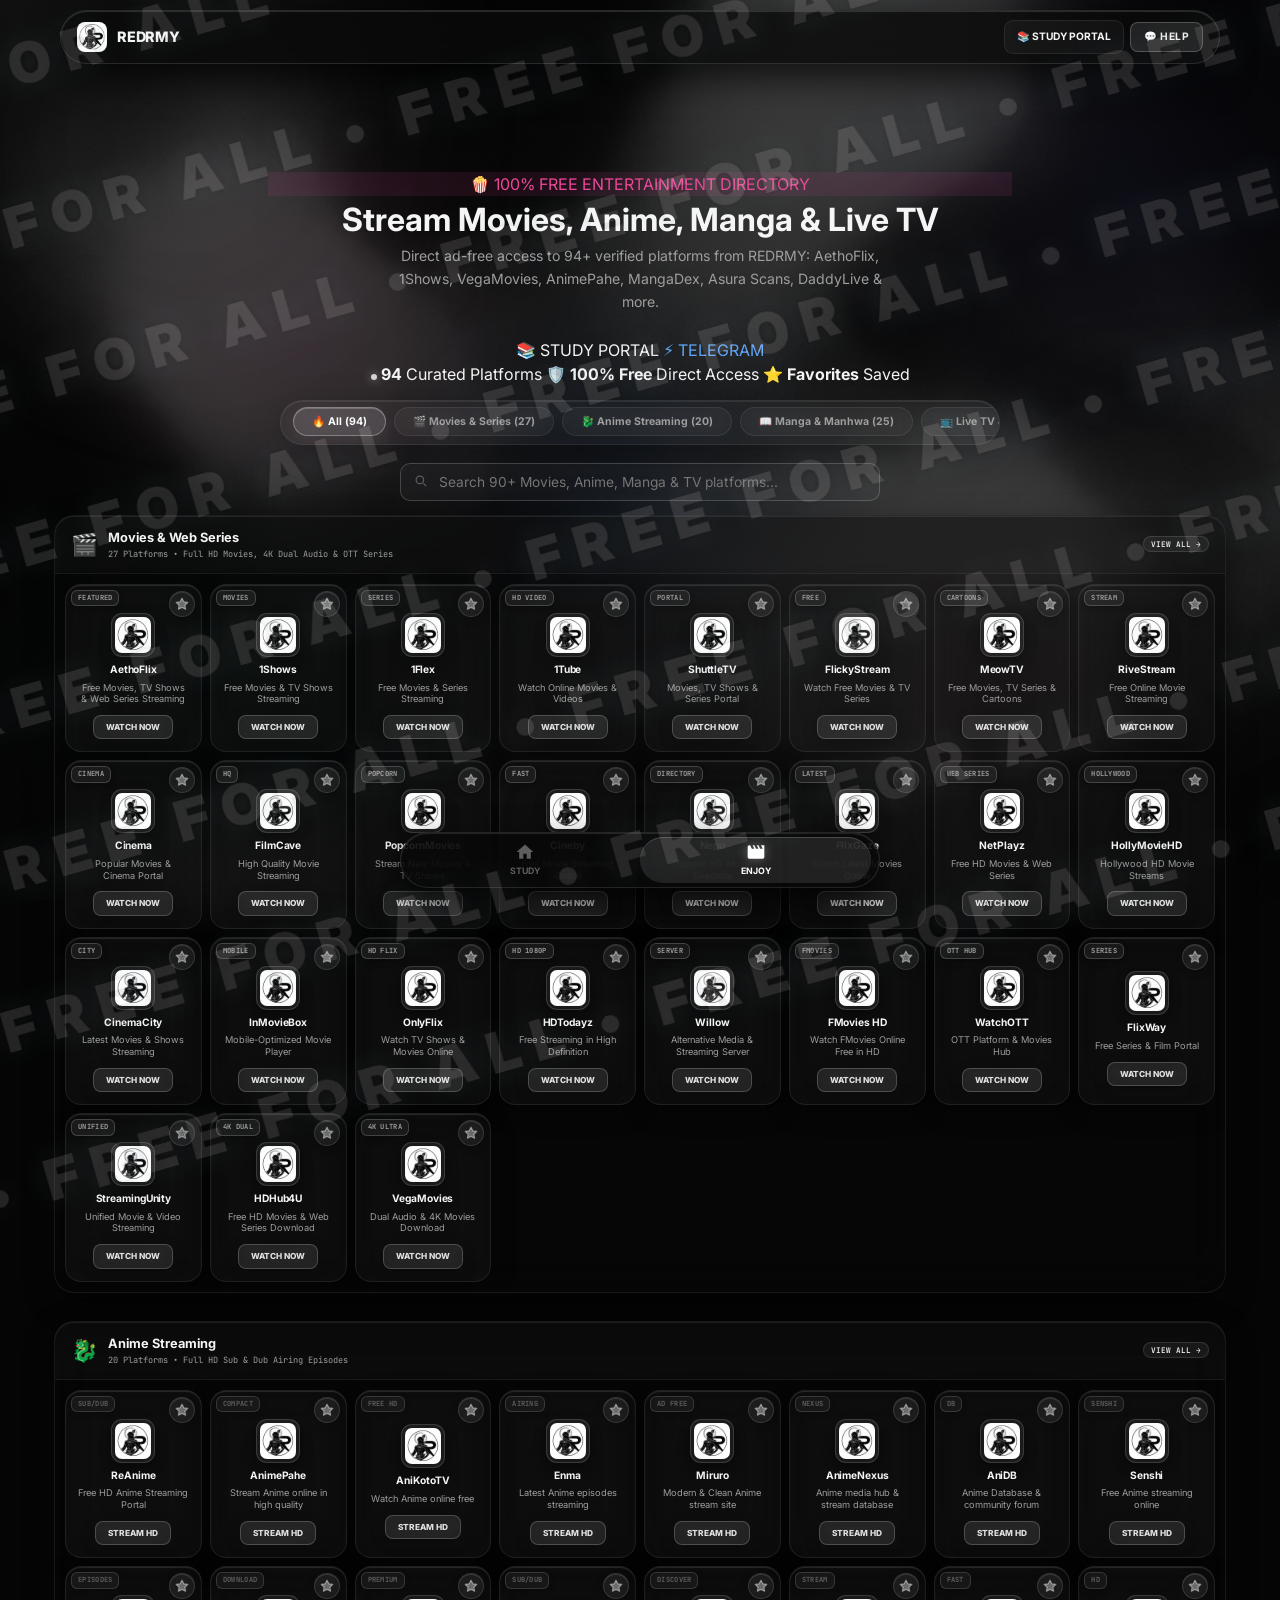
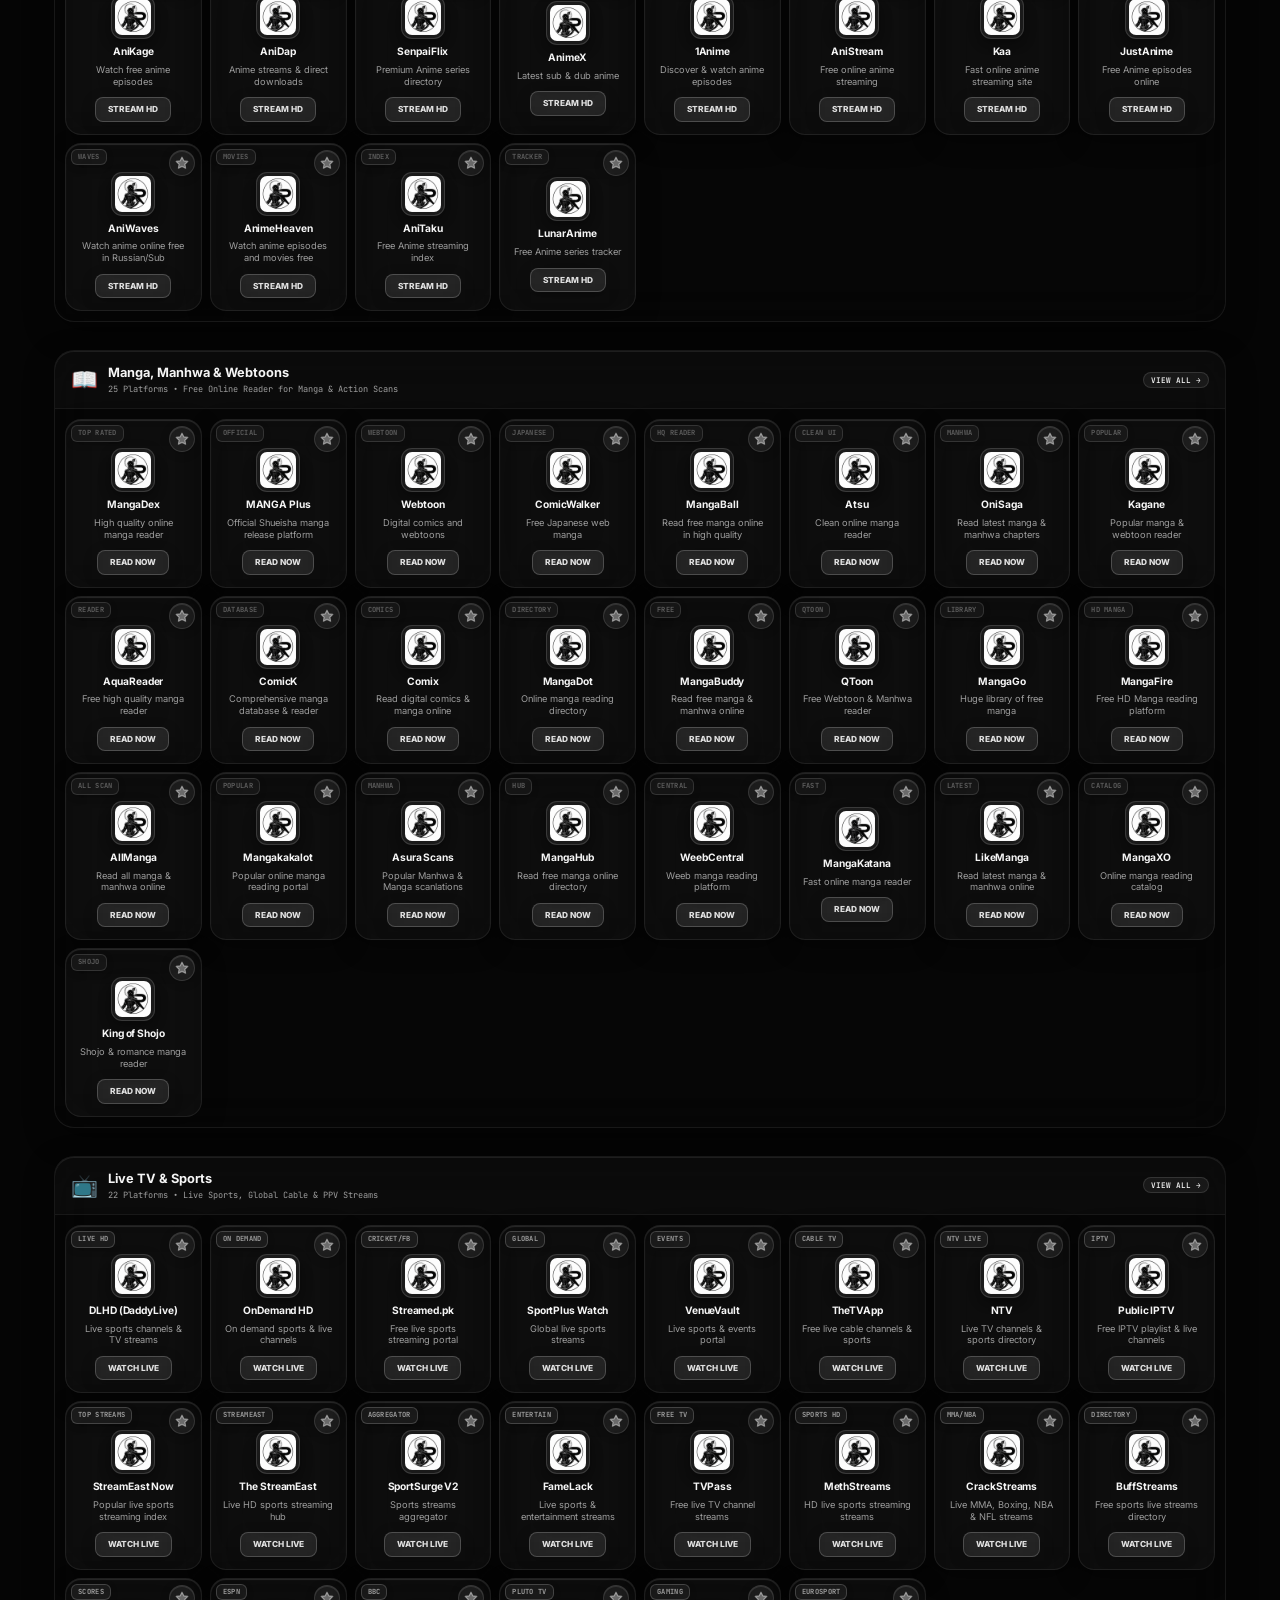
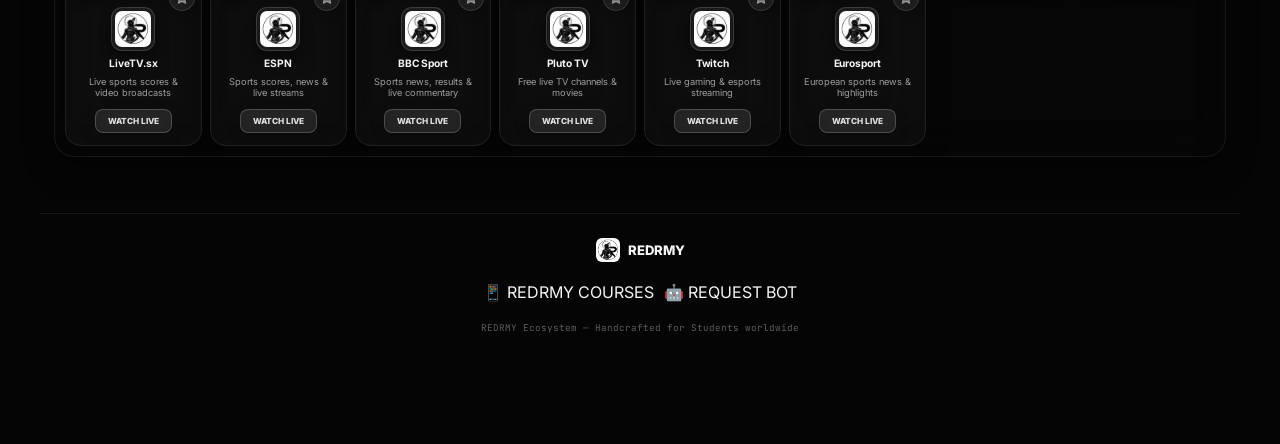
==== commit be44d49a: "Add files via upload" ====
--- a/movies.html
+++ b/movies.html
@@ -274,7 +274,7 @@
       <a href="index.html" class="nav-ic" title="Study Directory" style="padding:0 12px;width:auto;font-family:var(--fd);font-size:.64rem;font-weight:700;text-decoration:none;color:var(--t1)">
         📚 STUDY PORTAL
       </a>
-      <a href="https://t.me/Redrmy_bot?text=I%20WANT%20HELP%20REGARDING%20BATCH" target="_blank" class="btn-red-sm">💬 HELP</a>
+      <a href="https://t.me/REDRMYCOURSESS?direct" target="_blank" class="btn-red-sm">💬 HELP</a>
     </div>
   </nav>
 
@@ -354,7 +354,7 @@
         </div>
         <div style="display:flex;gap:10px;justify-content:center;margin:6px 0">
           <a href="https://t.me/REDRMYCOURSESS" target="_blank" class="footer-tg-btn">📱 REDRMY COURSES</a>
-          <a href="https://t.me/Redrmy_bot" target="_blank" class="footer-tg-btn">🤖 REQUEST BOT</a>
+          <a href="https://t.me/REDRMYCOURSESS?direct" target="_blank" class="footer-tg-btn">🤖 REQUEST BOT</a>
         </div>
         <div class="footer-copy">REDRMY Ecosystem — Handcrafted for Students worldwide</div>
       </div>
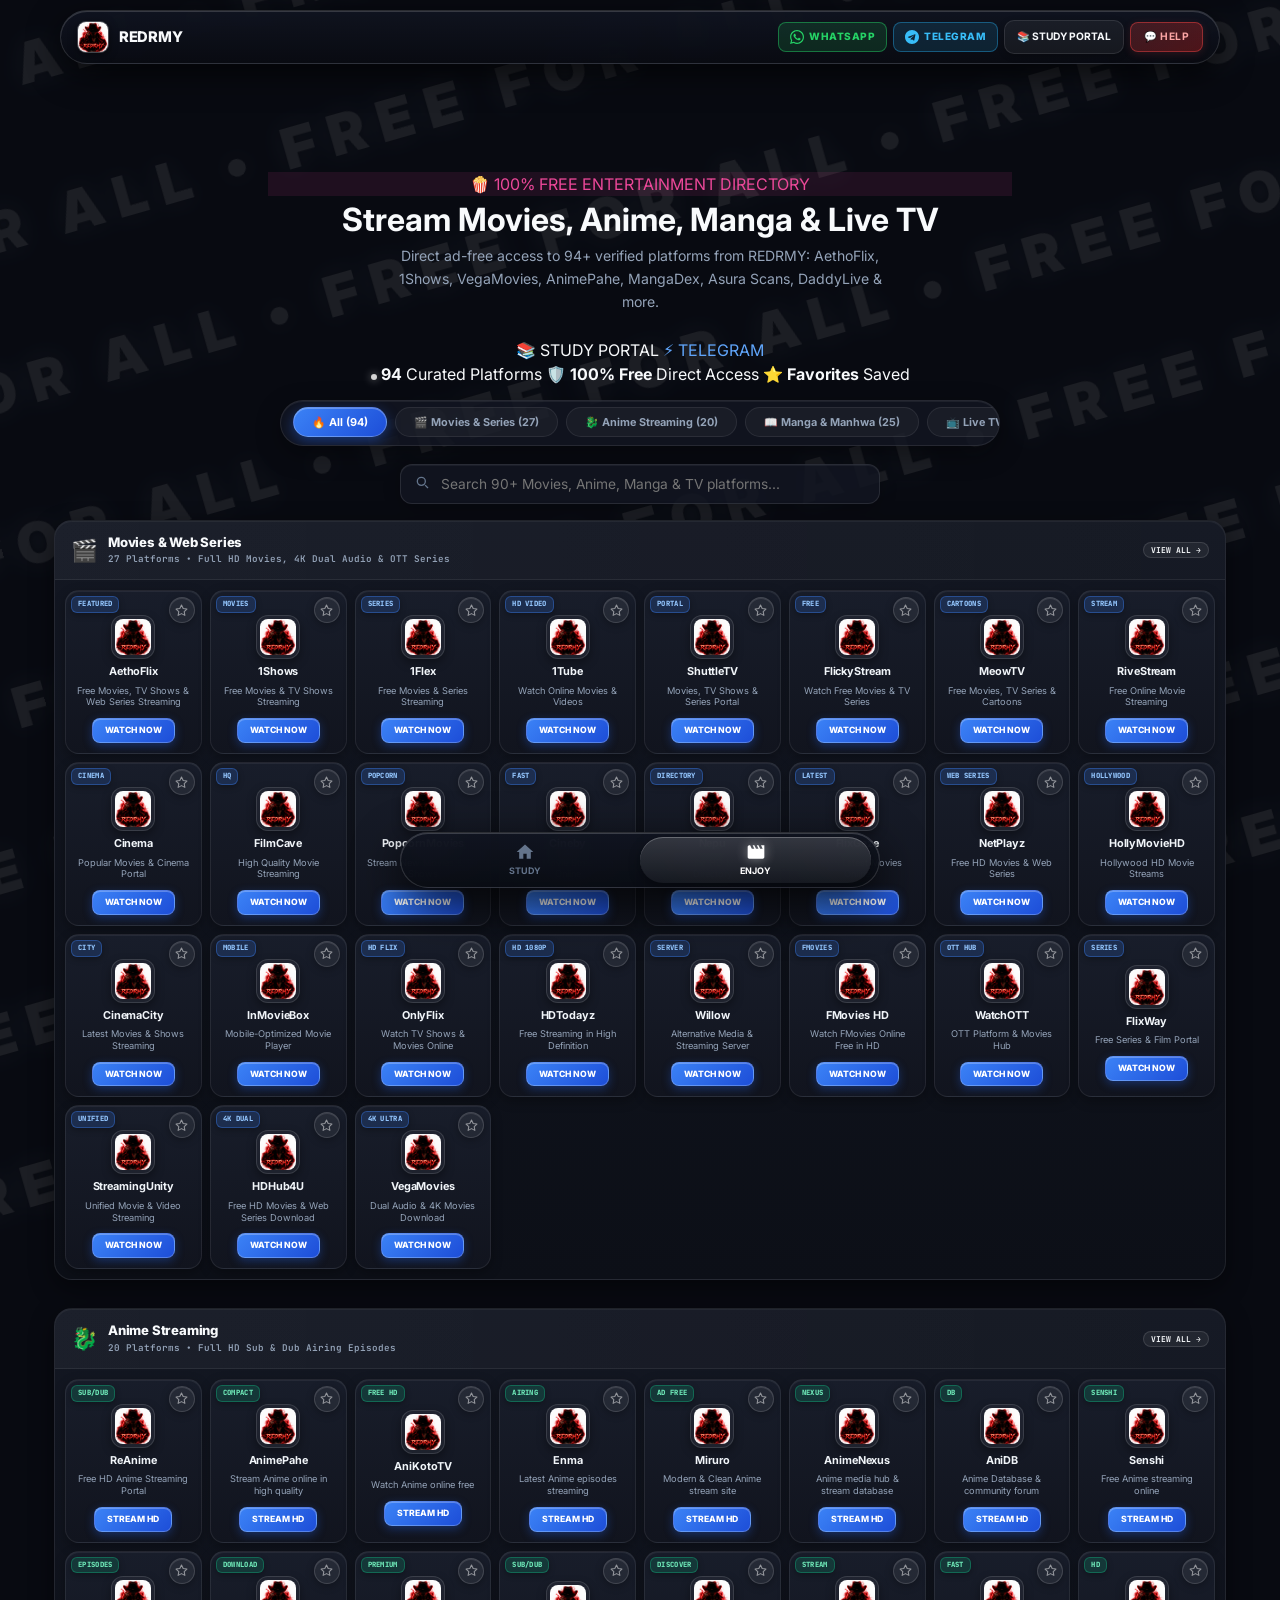
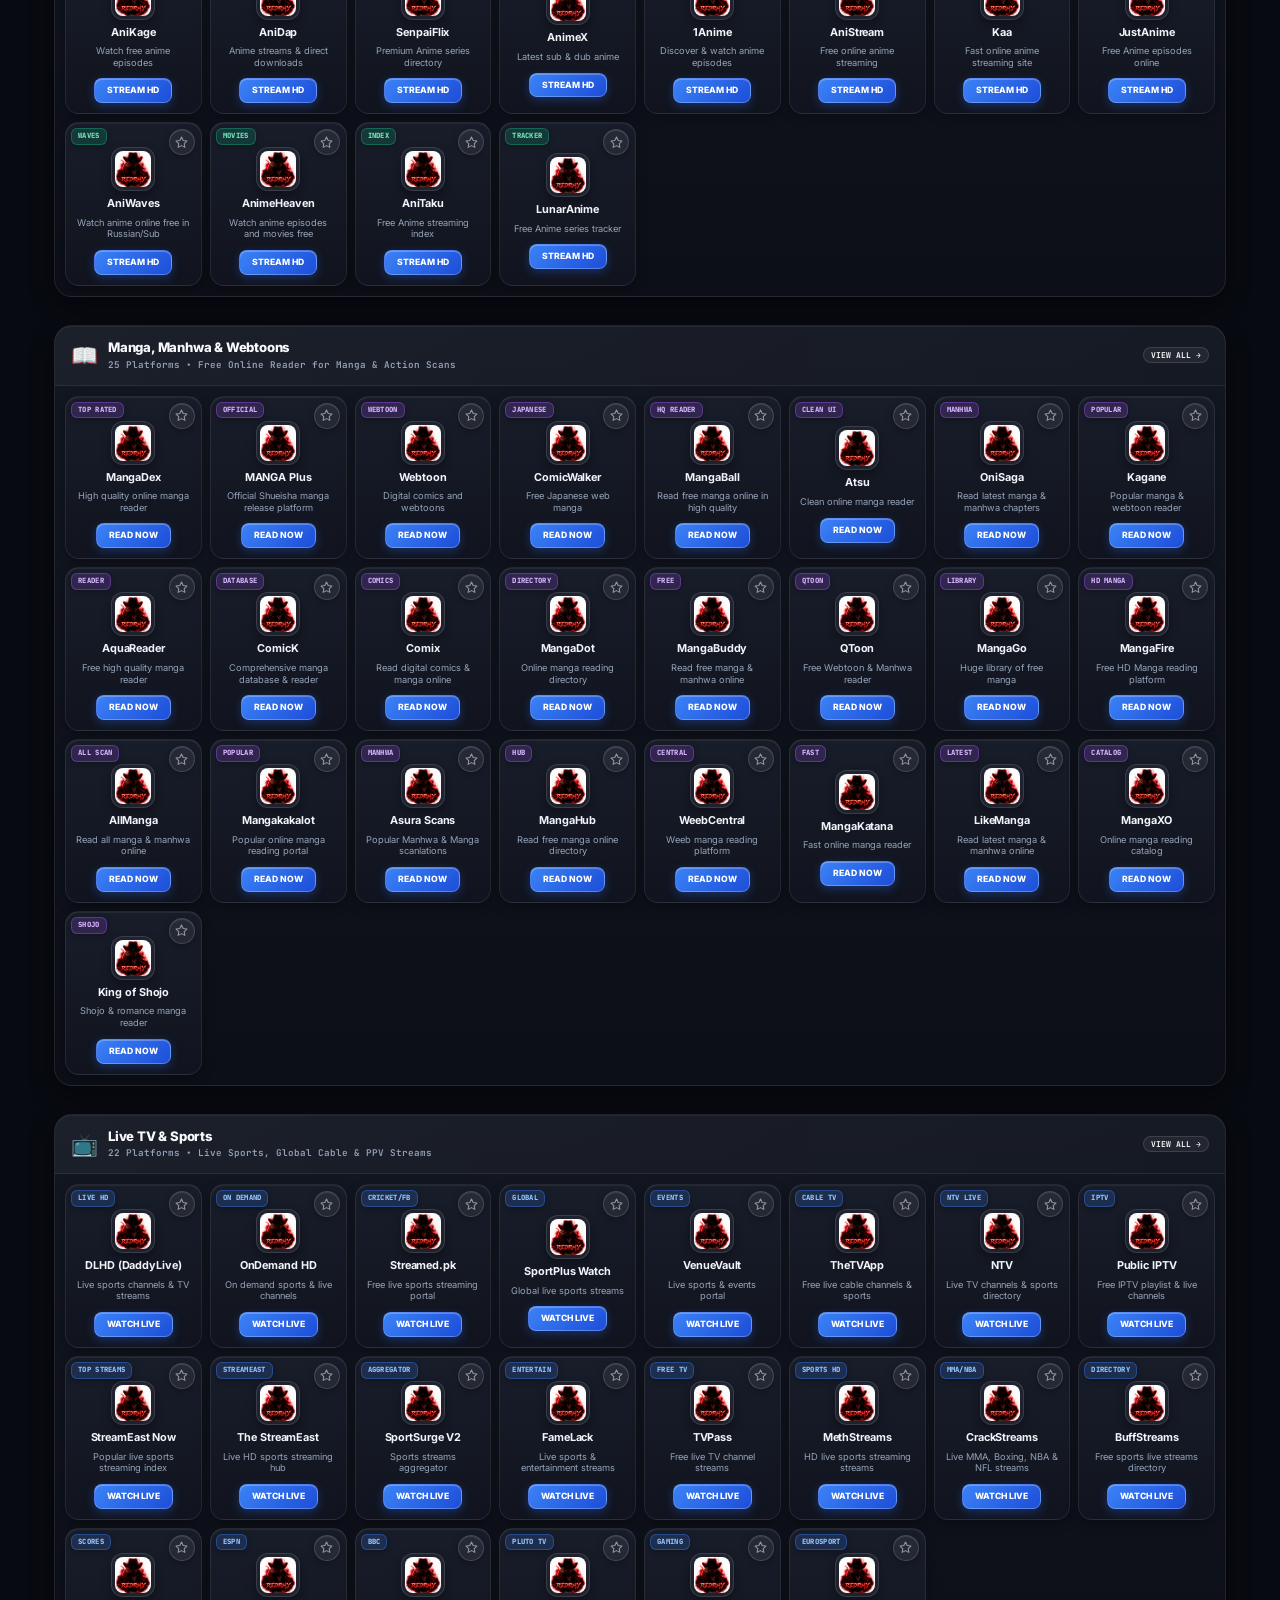
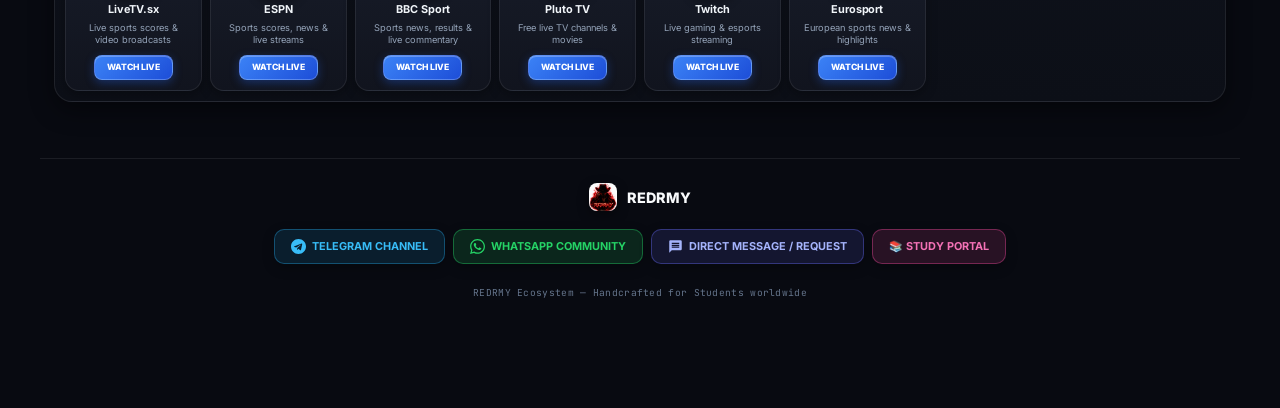
==== commit cf0875fd: "Add files via upload" ====
--- a/movies.html
+++ b/movies.html
@@ -58,101 +58,13 @@
 
       let isBlocked = false;
       function triggerInspectBlock() {
-        isBlocked = true;
-        document.documentElement.classList.add('inspect-blocked');
         const blocker = document.getElementById('inspect-blocker');
         if (blocker) blocker.style.display = 'flex';
       }
 
       function unblockInspect() {
-        if (!isBlocked) return;
-        isBlocked = false;
-        document.documentElement.classList.remove('inspect-blocked');
         const blocker = document.getElementById('inspect-blocker');
         if (blocker) blocker.style.display = 'none';
-      }
-
-      const isMobileDevice = ('ontouchstart' in window) || (navigator.maxTouchPoints > 0) || (window.innerWidth <= 1024);
-
-      function detectDevTools() {
-        // Mobile / Android devices do not have desktop devtools; running debugger loops causes
-        // severe frame drops. Bypassing on mobile keeps Android scrolling at 60/120fps.
-        if (isMobileDevice) return;
-
-        const threshold = 160;
-        const wDiff = window.outerWidth - window.innerWidth;
-        const hDiff = window.outerHeight - window.innerHeight;
-        if (wDiff > threshold || hDiff > threshold) {
-          triggerInspectBlock();
-          return;
-        }
-
-        const t0 = performance.now();
-        /* eslint-disable no-debugger */
-        debugger;
-        /* eslint-enable no-debugger */
-        const t1 = performance.now();
-        if (t1 - t0 > 100) {
-          triggerInspectBlock();
-          return;
-        }
-
-        if (isBlocked) {
-          unblockInspect();
-        }
-      }
-
-      // Anti-screenshot keyboard detection (PrintScreen, Win+Shift+S, Mac Cmd+Shift+3/4/5)
-      function handleScreenshotAttempt(e) {
-        const isPrintKey = e.key === 'PrintScreen' || e.keyCode === 44;
-        const isWinSnip = (e.ctrlKey || e.metaKey) && e.shiftKey && (e.key === 'S' || e.key === 's');
-        const isMacScreen = (e.metaKey) && e.shiftKey && ['3', '4', '5'].includes(e.key);
-
-        if (isPrintKey || isWinSnip || isMacScreen) {
-          if (e.preventDefault) e.preventDefault();
-          if (e.stopPropagation) e.stopPropagation();
-
-          // Overwrite clipboard immediately so screenshot cannot be pasted
-          try {
-            if (navigator.clipboard && navigator.clipboard.writeText) {
-              navigator.clipboard.writeText('⚠️ Screenshots are disabled on REDRMY • FREE FOR ALL');
-            }
-          } catch(err) {}
-
-          triggerScreenshotShield();
-          return false;
-        }
-      }
-
-      window.addEventListener('keydown', handleScreenshotAttempt, { capture: true });
-      window.addEventListener('keyup', handleScreenshotAttempt, { capture: true });
-
-      function triggerScreenshotShield() {
-        const shield = document.getElementById('screenshot-shield');
-        if (shield) {
-          shield.classList.add('active');
-          setTimeout(() => {
-            shield.classList.remove('active');
-          }, 2200);
-        }
-        if (typeof showToast === 'function') {
-          showToast('🚫 Screenshots are restricted on REDRMY!');
-        }
-      }
-
-      // Boost "FREE FOR ALL" watermark visibility when window loses focus (desktop only)
-      if (!isMobileDevice) {
-        window.addEventListener('blur', function() {
-          const wm = document.getElementById('bg-watermark-layer');
-          if (wm) wm.style.opacity = '0.35';
-        });
-        window.addEventListener('focus', function() {
-          const wm = document.getElementById('bg-watermark-layer');
-          if (wm) wm.style.opacity = '0.12';
-        });
-
-        setInterval(detectDevTools, 1500);
-        window.addEventListener('resize', detectDevTools);
       }
     })();
   </script>
@@ -271,6 +183,18 @@
       <span class="nav-name">REDRMY</span>
     </a>
     <div class="nav-right">
+      <a href="https://whatsapp.com/channel/0029Vb8ffHG65yDIpz3v9T3U" target="_blank" rel="noopener noreferrer" class="btn-wa-header" title="Join REDRMY on WhatsApp" aria-label="Join WhatsApp Channel">
+        <svg viewBox="0 0 24 24" class="wa-icon" fill="currentColor">
+          <path d="M.057 24l1.687-6.163c-1.041-1.804-1.588-3.849-1.587-5.946.003-6.556 5.338-11.891 11.893-11.891 3.181.001 6.167 1.24 8.413 3.488 2.245 2.248 3.481 5.236 3.48 8.414-.003 6.557-5.338 11.892-11.893 11.892-1.99-.001-3.951-.5-5.688-1.448l-6.305 1.654zm6.597-3.807c1.676.995 3.276 1.591 5.392 1.592 5.448 0 9.886-4.434 9.889-9.885.002-5.462-4.415-9.89-9.881-9.892-5.452 0-9.887 4.434-9.889 9.884-.001 2.225.651 3.891 1.746 5.634l-.999 3.648 3.742-.981zm11.387-5.464c-.074-.124-.272-.198-.57-.347-.297-.149-1.758-.868-2.031-.967-.272-.099-.47-.149-.669.149-.198.297-.768.967-.941 1.165-.173.198-.347.223-.644.074-.297-.149-1.255-.462-2.39-1.475-.883-.788-1.48-1.761-1.653-2.059-.173-.297-.018-.458.13-.606.134-.133.297-.347.446-.521.151-.172.2-.296.3-.495.099-.198.05-.372-.025-.521-.075-.148-.669-1.611-.916-2.206-.242-.579-.487-.501-.669-.51l-.57-.01c-.198 0-.52.074-.792.372s-1.04 1.016-1.04 2.479 1.065 2.876 1.213 3.074c.149.198 2.095 3.2 5.076 4.487.709.306 1.263.489 1.694.626.712.226 1.36.194 1.872.118.571-.085 1.758-.719 2.006-1.413.248-.695.248-1.29.173-1.414z"/>
+        </svg>
+        <span class="btn-wa-label">WHATSAPP</span>
+      </a>
+      <a href="https://t.me/REDRMYCOURSESS" target="_blank" rel="noopener noreferrer" class="btn-tg-header" title="Join REDRMY Channel on Telegram" aria-label="Join Telegram Channel">
+        <svg viewBox="0 0 24 24" class="tg-icon" fill="currentColor">
+          <path d="M12 0C5.373 0 0 5.373 0 12s5.373 12 12 12 12-5.373 12-12S18.627 0 12 0zm5.894 8.221l-1.97 9.28c-.145.658-.537.818-1.084.508l-3-2.21-1.446 1.394c-.16.16-.295.295-.605.295l.213-3.053 5.56-5.023c.242-.213-.054-.333-.373-.121l-6.871 4.326-2.962-.924c-.643-.204-.657-.643.136-.953l11.57-4.458c.538-.196 1.006.128.832.943z"/>
+        </svg>
+        <span class="btn-tg-label">TELEGRAM</span>
+      </a>
       <a href="index.html" class="nav-ic" title="Study Directory" style="padding:0 12px;width:auto;font-family:var(--fd);font-size:.64rem;font-weight:700;text-decoration:none;color:var(--t1)">
         📚 STUDY PORTAL
       </a>
@@ -349,12 +273,25 @@
     <div class="wrap" style="padding-top:24px;padding-bottom:24px">
       <div class="footer-in">
         <div class="footer-brand">
-          <img src="logo.png" style="width:24px;height:24px;border-radius:6px" alt="R" onerror="this.src='logo.png'">
-          <span style="font-family:var(--fd);font-size:.82rem;font-weight:800">REDRMY</span>
+          <img src="logo.png" style="width:28px;height:28px;border-radius:8px" alt="REDRMY" onerror="this.src='logo new.png'">
+          <span style="font-family:var(--fd);font-size:.9rem;font-weight:800;color:var(--t1)">REDRMY</span>
         </div>
-        <div style="display:flex;gap:10px;justify-content:center;margin:6px 0">
-          <a href="https://t.me/REDRMYCOURSESS" target="_blank" class="footer-tg-btn">📱 REDRMY COURSES</a>
-          <a href="https://t.me/REDRMYCOURSESS?direct" target="_blank" class="footer-tg-btn">🤖 REQUEST BOT</a>
+        <div class="footer-soc">
+          <a href="https://t.me/REDRMYCOURSESS" target="_blank" rel="noopener noreferrer" class="footer-btn footer-btn-tg" title="Join REDRMY Telegram Channel">
+            <svg viewBox="0 0 24 24"><path d="M12 0C5.373 0 0 5.373 0 12s5.373 12 12 12 12-5.373 12-12S18.627 0 12 0zm5.894 8.221l-1.97 9.28c-.145.658-.537.818-1.084.508l-3-2.21-1.446 1.394c-.16.16-.295.295-.605.295l.213-3.053 5.56-5.023c.242-.213-.054-.333-.373-.121l-6.871 4.326-2.962-.924c-.643-.204-.657-.643.136-.953l11.57-4.458c.538-.196 1.006.128.832.943z"/></svg>
+            <span>TELEGRAM CHANNEL</span>
+          </a>
+          <a href="https://whatsapp.com/channel/0029Vb8ffHG65yDIpz3v9T3U" target="_blank" rel="noopener noreferrer" class="footer-btn footer-btn-wa" title="Join REDRMY WhatsApp Channel">
+            <svg viewBox="0 0 24 24"><path d="M.057 24l1.687-6.163c-1.041-1.804-1.588-3.849-1.587-5.946.003-6.556 5.338-11.891 11.893-11.891 3.181.001 6.167 1.24 8.413 3.488 2.245 2.248 3.481 5.236 3.48 8.414-.003 6.557-5.338 11.892-11.893 11.892-1.99-.001-3.951-.5-5.688-1.448l-6.305 1.654zm6.597-3.807c1.676.995 3.276 1.591 5.392 1.592 5.448 0 9.886-4.434 9.889-9.885.002-5.462-4.415-9.89-9.881-9.892-5.452 0-9.887 4.434-9.889 9.884-.001 2.225.651 3.891 1.746 5.634l-.999 3.648 3.742-.981zm11.387-5.464c-.074-.124-.272-.198-.57-.347-.297-.149-1.758-.868-2.031-.967-.272-.099-.47-.149-.669.149-.198.297-.768.967-.941 1.165-.173.198-.347.223-.644.074-.297-.149-1.255-.462-2.39-1.475-.883-.788-1.48-1.761-1.653-2.059-.173-.297-.018-.458.13-.606.134-.133.297-.347.446-.521.151-.172.2-.296.3-.495.099-.198.05-.372-.025-.521-.075-.148-.669-1.611-.916-2.206-.242-.579-.487-.501-.669-.51l-.57-.01c-.198 0-.52.074-.792.372s-1.04 1.016-1.04 2.479 1.065 2.876 1.213 3.074c.149.198 2.095 3.2 5.076 4.487.709.306 1.263.489 1.694.626.712.226 1.36.194 1.872.118.571-.085 1.758-.719 2.006-1.413.248-.695.248-1.29.173-1.414z"/></svg>
+            <span>WHATSAPP COMMUNITY</span>
+          </a>
+          <a href="https://t.me/REDRMYCOURSESS?direct" target="_blank" rel="noopener noreferrer" class="footer-btn footer-btn-msg" title="Message REDRMY Admin">
+            <svg viewBox="0 0 24 24"><path d="M20 2H4c-1.1 0-1.99.9-1.99 2L2 22l4-4h14c1.1 0 2-.9 2-2V4c0-1.1-.9-2-2-2zm-2 12H6v-2h12v2zm0-3H6V9h12v2zm0-3H6V6h12v2z"/></svg>
+            <span>DIRECT MESSAGE / REQUEST</span>
+          </a>
+          <a href="index.html" class="footer-btn footer-btn-portal" title="Return to Study Portal">
+            <span>📚 STUDY PORTAL</span>
+          </a>
         </div>
         <div class="footer-copy">REDRMY Ecosystem — Handcrafted for Students worldwide</div>
       </div>
--- a/styles.css
+++ b/styles.css
@@ -3,26 +3,28 @@
    ========================================================================== */
 
 :root {
-  --bg0: #050505;
-  --bg1: #0d0d0d;
-  --bg2: #1a1a1a;
-  --t1: #f5f5f5;
-  --t2: #9e9e9e;
-  --t3: #5e5e5e;
-  --card: rgba(10, 10, 10, 0.72);
-  --glass-bg: rgba(255, 255, 255, 0.03);
+  --bg0: #06080e;
+  --bg1: #0c0f18;
+  --bg2: #121624;
+  --t1: #f8fafc;
+  --t2: #94a3b8;
+  --t3: #64748b;
+  --card: #141724;
+  --glass-bg: #141724;
   --border: rgba(255, 255, 255, 0.08);
-  --border2: rgba(255, 255, 255, 0.18);
-  --nb: rgba(5, 5, 5, 0.88);
-  --shadow: rgba(0, 0, 0, 0.6);
-  --b: #d4d4d4;
-  --p: #a8a8a8;
-  --c: #e8e8e8;
-  --r: #c0c0c0;
-  --g: #b0b0b0;
-  --o: #c8c8c8;
-  --gm: linear-gradient(135deg, #e0e0e0, #a0a0a0);
-  --gr: linear-gradient(135deg, #888, #555);
+  --border2: rgba(255, 255, 255, 0.16);
+  --nb: #0a0c14;
+  --shadow: rgba(0, 0, 0, 0.55);
+  --b: #3b82f6;
+  --p: #8b5cf6;
+  --c: #38bdf8;
+  --r: #ef4444;
+  --g: #22c55e;
+  --o: #f59e0b;
+  --wa: #25d366;
+  --gold: #fbbf24;
+  --gm: linear-gradient(135deg, #f8fafc, #94a3b8);
+  --gr: linear-gradient(135deg, #475569, #1e293b);
   --fd: 'Inter', system-ui, -apple-system, sans-serif;
   --fb: 'Inter', system-ui, -apple-system, sans-serif;
   --fm: 'JetBrains Mono', monospace;
@@ -40,16 +42,20 @@
 html {
   scroll-behavior: smooth;
   overflow-x: hidden;
-  background: #050505;
+  overflow-y: auto !important;
+  background: #080a11;
+  -webkit-overflow-scrolling: touch;
 }
 body {
   font-family: var(--fb);
-  background: #050505;
+  background: #080a11;
   color: var(--t1);
   overflow-x: hidden;
+  overflow-y: visible !important;
   min-height: 100vh;
   padding-bottom: var(--bh);
   line-height: 1.5;
+  -webkit-overflow-scrolling: touch;
 }
 img {
   max-width: 100%;
@@ -78,30 +84,13 @@
 
 /* ── CINEMATIC B&W BACKGROUND ── */
 #canvas-bg {
-  position: fixed;
-  inset: 0;
-  z-index: 0;
-  pointer-events: none;
-  background: url('bw_bg.jpg') center center / cover no-repeat;
-  opacity: 0.22;
-  transform: translate3d(0, 0, 0);
-  transition: opacity 0.5s ease;
+  display: none !important;
 }
 #aurora-layer {
-  position: fixed;
-  inset: 0;
-  z-index: 0;
-  pointer-events: none;
-  overflow: hidden;
-  opacity: 0.28;
+  display: none !important;
 }
 .aurora-orb {
-  position: absolute;
-  border-radius: 60% 40% 30% 70% / 60% 30% 70% 40%;
-  filter: blur(90px);
-  will-change: transform, border-radius;
-  animation-iteration-count: infinite;
-  animation-timing-function: ease-in-out;
+  display: none !important;
 }
 .aurora-orb:nth-child(1) {
   width: 560px;
@@ -128,35 +117,12 @@
   animation: liquidBlob3 22s infinite alternate;
 }
 
-@keyframes liquidBlob1 {
-  0% { transform: translate(0, 0) scale(1) rotate(0deg); border-radius: 60% 40% 30% 70% / 60% 30% 70% 40%; }
-  33% { transform: translate(60px, 80px) scale(1.1) rotate(60deg); border-radius: 40% 60% 70% 30% / 40% 40% 60% 55%; }
-  66% { transform: translate(-40px, 120px) scale(0.95) rotate(120deg); border-radius: 70% 30% 50% 50% / 30% 60% 40% 70%; }
-  100% { transform: translate(30px, 40px) scale(1.05) rotate(180deg); border-radius: 50% 60% 30% 60% / 60% 40% 60% 40%; }
-}
-@keyframes liquidBlob2 {
-  0% { transform: translate(0, 0) scale(1) rotate(0deg); border-radius: 40% 60% 60% 40% / 60% 30% 70% 40%; }
-  50% { transform: translate(-80px, -60px) scale(1.15) rotate(90deg); border-radius: 60% 40% 30% 70% / 50% 60% 30% 60%; }
-  100% { transform: translate(40px, 50px) scale(0.92) rotate(180deg); border-radius: 35% 65% 55% 45% / 45% 55% 45% 55%; }
-}
-@keyframes liquidBlob3 {
-  0% { transform: translate(0, 0) scale(1); border-radius: 50% 50% 40% 60% / 40% 60% 50% 50%; }
-  50% { transform: translate(90px, -50px) scale(1.12); border-radius: 60% 40% 60% 40% / 60% 40% 60% 40%; }
-  100% { transform: translate(-50px, -30px) scale(0.96); border-radius: 40% 60% 30% 70% / 50% 50% 60% 40%; }
-}
+/* liquidBlob1 animation removed for minimal lightweight performance */
+/* liquidBlob2 animation removed for minimal lightweight performance */
+/* liquidBlob3 animation removed for minimal lightweight performance */
 
 #cursor-glow {
-  position: fixed;
-  width: 280px;
-  height: 280px;
-  border-radius: 50%;
-  background: radial-gradient(circle, rgba(255, 255, 255, 0.04) 0%, transparent 70%);
-  pointer-events: none;
-  z-index: 1;
-  transition: transform 0.1s ease;
-  transform: translate(-50%, -50%);
-  top: 0;
-  left: 0;
+  display: none !important;
 }
 @media (hover: none) {
   #cursor-glow { display: none; }
@@ -186,14 +152,14 @@
   align-items: center;
   justify-content: space-between;
   padding: 0 16px;
-  background: rgba(10, 10, 10, 0.82);
-  backdrop-filter: blur(32px) saturate(140%);
-  -webkit-backdrop-filter: blur(32px) saturate(140%);
-  border: 1px solid rgba(255, 255, 255, 0.12);
+  background: linear-gradient(180deg, rgba(16, 20, 32, 0.94) 0%, rgba(9, 11, 18, 0.96) 100%);
+  border: 1px solid rgba(255, 255, 255, 0.13);
   border-radius: 999px;
   z-index: 1000;
   transition: all 0.3s cubic-bezier(0.16, 1, 0.3, 1);
-  box-shadow: inset 0 1px 1px rgba(255, 255, 255, 0.15), 0 14px 36px rgba(0, 0, 0, 0.7);
+  box-shadow: 0 10px 32px rgba(0, 0, 0, 0.65), inset 0 1px 0 rgba(255, 255, 255, 0.16);
+  backdrop-filter: blur(14px);
+  -webkit-backdrop-filter: blur(14px);
 }
 
 .nav-brand {
@@ -203,17 +169,25 @@
   text-decoration: none;
 }
 .nav-logo {
-  width: 30px;
-  height: 30px;
+  width: 32px;
+  height: 32px;
   object-fit: contain;
-  border-radius: 8px;
+  border-radius: 9px;
+  background: rgba(255, 255, 255, 0.05);
+  border: 1px solid rgba(255, 255, 255, 0.2);
+  box-shadow: 0 2px 10px rgba(0, 0, 0, 0.45);
+  transition: transform 0.2s ease, border-color 0.2s ease;
+}
+.nav-brand:hover .nav-logo {
+  transform: scale(1.05);
+  border-color: rgba(255, 255, 255, 0.35);
 }
 .nav-name {
   font-family: var(--fd);
-  font-size: 0.9rem;
+  font-size: 0.92rem;
   font-weight: 800;
-  color: var(--t1);
-  letter-spacing: -0.2px;
+  color: #f8fafc;
+  letter-spacing: -0.3px;
 }
 .nav-right {
   display: flex;
@@ -223,16 +197,17 @@
 .nav-ic {
   width: 34px;
   height: 34px;
-  border-radius: 9px;
-  background: rgba(255, 255, 255, 0.04);
-  border: 1px solid var(--border);
+  border-radius: 10px;
+  background: rgba(255, 255, 255, 0.05);
+  border: 1px solid rgba(255, 255, 255, 0.1);
   display: flex;
   align-items: center;
   justify-content: center;
   color: var(--t2);
   cursor: pointer;
-  transition: all 0.2s;
+  transition: all 0.2s ease;
   flex-shrink: 0;
+  box-shadow: 0 2px 6px rgba(0, 0, 0, 0.25);
 }
 .nav-ic svg {
   width: 15px;
@@ -240,16 +215,17 @@
   fill: currentColor;
 }
 .nav-ic:hover {
-  background: rgba(255, 255, 255, 0.08);
-  border-color: var(--border2);
-  color: var(--t1);
+  background: rgba(255, 255, 255, 0.12);
+  border-color: rgba(255, 255, 255, 0.25);
+  color: #ffffff;
+  transform: translateY(-1px);
 }
 .btn-red-sm {
   padding: 6px 13px;
-  background: rgba(255,255,255,0.1);
-  border: 1px solid rgba(255,255,255,0.22);
+  background: linear-gradient(135deg, rgba(239, 68, 68, 0.22), rgba(220, 38, 38, 0.32));
+  border: 1px solid rgba(239, 68, 68, 0.48);
   border-radius: 8px;
-  color: #f0f0f0;
+  color: #fca5a5;
   font-family: var(--fd);
   font-size: 0.64rem;
   font-weight: 700;
@@ -258,13 +234,15 @@
   text-decoration: none;
   white-space: nowrap;
   flex-shrink: 0;
-  transition: all 0.2s;
-  backdrop-filter: blur(12px);
+  transition: all 0.2s ease;
+  box-shadow: 0 2px 8px rgba(239, 68, 68, 0.15);
 }
 .btn-red-sm:hover {
-  background: rgba(255,255,255,0.18);
+  background: linear-gradient(135deg, #ef4444, #dc2626);
+  border-color: transparent;
+  color: #ffffff;
   transform: translateY(-1px);
-  box-shadow: 0 4px 14px rgba(255,255,255,0.1);
+  box-shadow: 0 4px 16px rgba(239, 68, 68, 0.4);
 }
 #time-top {
   font-family: var(--fm);
@@ -286,16 +264,16 @@
   width: calc(100% - 24px);
   max-width: 480px;
   height: 56px;
-  background: rgba(8, 8, 8, 0.85);
-  backdrop-filter: blur(32px) saturate(140%);
-  -webkit-backdrop-filter: blur(32px) saturate(140%);
-  border: 1px solid rgba(255, 255, 255, 0.11);
+  background: linear-gradient(180deg, rgba(16, 20, 32, 0.94) 0%, rgba(9, 12, 19, 0.96) 100%);
+  border: 1px solid rgba(255, 255, 255, 0.14);
   border-radius: 999px;
   z-index: 1000;
   display: flex;
   align-items: stretch;
   padding: 4px 8px;
-  box-shadow: inset 0 1px 1px rgba(255, 255, 255, 0.12), 0 16px 36px rgba(0, 0, 0, 0.75);
+  box-shadow: 0 16px 48px rgba(0, 0, 0, 0.8), inset 0 1px 0 rgba(255, 255, 255, 0.18);
+  backdrop-filter: blur(16px);
+  -webkit-backdrop-filter: blur(16px);
 }
 .bnav-tab {
   flex: 1;
@@ -305,35 +283,36 @@
   justify-content: center;
   gap: 2px;
   cursor: pointer;
-  transition: all 0.25s cubic-bezier(0.16, 1, 0.3, 1);
+  transition: all 0.22s ease;
   border: none;
   background: none;
   color: var(--t3);
   font-family: var(--fd);
-  font-size: 0.55rem;
+  font-size: 0.56rem;
   font-weight: 700;
   padding: 4px 0;
   border-radius: 999px;
   position: relative;
+  touch-action: manipulation;
 }
 .bnav-tab:hover {
   color: var(--t1);
-  background: rgba(255, 255, 255, 0.05);
+  background: rgba(255, 255, 255, 0.06);
 }
 .bnav-tab.active {
-  color: #fff;
-  background: rgba(255, 255, 255, 0.1);
-  box-shadow: inset 0 1px 0 rgba(255, 255, 255, 0.18);
+  color: #ffffff;
+  background: linear-gradient(180deg, rgba(255, 255, 255, 0.15) 0%, rgba(255, 255, 255, 0.05) 100%);
+  box-shadow: inset 0 1px 0 rgba(255, 255, 255, 0.26), 0 4px 12px rgba(0, 0, 0, 0.35);
 }
 .bnav-tab.active svg {
   fill: #ffffff;
-  filter: drop-shadow(0 0 6px rgba(255, 255, 255, 0.35));
+  filter: drop-shadow(0 0 6px rgba(255, 255, 255, 0.45));
 }
 .bnav-tab svg {
   width: 20px;
   height: 20px;
   fill: currentColor;
-  transition: all 0.2s;
+  transition: all 0.2s ease;
 }
 .prof-av-mini {
   width: 22px;
@@ -344,7 +323,8 @@
   background: var(--bg1);
 }
 #tab-profile.active .prof-av-mini {
-  border-color: var(--b);
+  border-color: #ffffff;
+  box-shadow: 0 0 8px rgba(255, 255, 255, 0.5);
 }
 
 /* ── PAGES ── */
@@ -376,7 +356,6 @@
   transition: all 0.25s ease;
   white-space: nowrap;
   pointer-events: none;
-  backdrop-filter: blur(16px);
   box-shadow: 0 10px 30px var(--shadow) !important;
 }
 #toast.show {
@@ -425,8 +404,6 @@
   align-items: center;
   justify-content: center;
   cursor: pointer;
-  backdrop-filter: blur(24px);
-  -webkit-backdrop-filter: blur(24px);
   box-shadow: inset 0 1px 1px rgba(255, 255, 255, 0.12), 0 8px 24px rgba(0, 0, 0, 0.6);
   transition: all 0.25s cubic-bezier(0.16, 1, 0.3, 1);
   padding: 0;
@@ -466,8 +443,6 @@
   align-items: center;
   justify-content: center;
   cursor: pointer;
-  backdrop-filter: blur(24px);
-  -webkit-backdrop-filter: blur(24px);
   box-shadow: inset 0 1px 1px rgba(255, 255, 255, 0.15), 0 10px 30px rgba(0, 0, 0, 0.7);
   transition: transform 0.28s cubic-bezier(0.16, 1, 0.3, 1),
               background 0.25s ease,
@@ -561,8 +536,6 @@
   right: 0;
   min-width: 190px;
   background: rgba(14, 14, 14, 0.94);
-  backdrop-filter: blur(28px) saturate(140%);
-  -webkit-backdrop-filter: blur(28px) saturate(140%);
   border: 1px solid rgba(255, 255, 255, 0.16);
   border-radius: 16px;
   padding: 6px;
@@ -655,21 +628,18 @@
 }
 
 .qt-sound-wave.active span:nth-child(1) {
-  animation: qtEq 0.7s ease-in-out infinite alternate;
+  animation: none;
 }
 
 .qt-sound-wave.active span:nth-child(2) {
-  animation: qtEq 0.5s ease-in-out 0.18s infinite alternate;
+  animation: none;
 }
 
 .qt-sound-wave.active span:nth-child(3) {
-  animation: qtEq 0.85s ease-in-out 0.35s infinite alternate;
-}
-
-@keyframes qtEq {
-  0% { height: 3px; }
-  100% { height: 12px; }
-}
+  animation: none;
+}
+
+/* qtEq animation removed for minimal lightweight performance */
 
 /* ── ZEN FOCUS STUDY MODE ── */
 body.zen-mode #nav,
@@ -709,8 +679,6 @@
   gap: 10px;
   cursor: pointer;
   box-shadow: 0 12px 36px rgba(0, 0, 0, 0.85);
-  backdrop-filter: blur(20px);
-  -webkit-backdrop-filter: blur(20px);
   transition: all 0.35s cubic-bezier(0.16, 1, 0.3, 1);
   opacity: 0;
   pointer-events: none;
@@ -753,8 +721,6 @@
   position: fixed;
   inset: 0;
   background: rgba(0, 0, 0, 0.65);
-  backdrop-filter: blur(12px);
-  -webkit-backdrop-filter: blur(12px);
   z-index: 50000;
   display: none;
   align-items: center;
@@ -773,7 +739,6 @@
   width: 100%;
   position: relative;
   box-shadow: 0 20px 50px var(--shadow);
-  backdrop-filter: blur(20px);
 }
 .modal-ttl {
   font-family: var(--fd);
@@ -829,7 +794,6 @@
   font-size: 0.68rem;
   font-weight: 700;
   cursor: pointer;
-  backdrop-filter: blur(12px);
 }
 .btn-mcancel {
   padding: 9px 14px;
@@ -988,7 +952,6 @@
 /* FULLSCREEN FOCUS TIMER OVERLAY */
 #timer-modal.timer-fullscreen-mode {
   background: #04060c !important;
-  backdrop-filter: blur(30px) !important;
   padding: 0 !important;
 }
 #timer-modal.timer-fullscreen-mode #timer-modal-box {
@@ -1174,7 +1137,6 @@
   letter-spacing: 2px;
   text-transform: uppercase;
   margin-bottom: 22px;
-  backdrop-filter: blur(14px);
   animation: fadeSlideDown 0.7s cubic-bezier(0.16,1,0.3,1) both;
 }
 .hero-dot {
@@ -1184,7 +1146,7 @@
   background: #e8e8e8;
   box-shadow: 0 0 8px rgba(255,255,255,0.7);
   flex-shrink: 0;
-  animation: pulseDot 2.2s infinite;
+  animation: none;
 }
 
 /* TITLE BLOCK */
@@ -1250,7 +1212,6 @@
   padding: 4px 12px;
   border: 1px solid rgba(255,255,255,0.12);
   border-radius: 999px;
-  backdrop-filter: blur(10px);
 }
 
 /* DESCRIPTION */
@@ -1322,7 +1283,6 @@
   font-size: 0.76rem;
   font-weight: 700;
   text-decoration: none;
-  backdrop-filter: blur(20px);
   box-shadow: 0 4px 16px rgba(0,0,0,0.3), inset 0 1px 0 rgba(255,255,255,0.12);
   transition: all 0.25s cubic-bezier(0.16,1,0.3,1);
 }
@@ -1332,6 +1292,35 @@
   transform: translateY(-2px);
   box-shadow: 0 8px 28px rgba(255,255,255,0.08);
 }
+.hero-cta-safe {
+  display: inline-flex;
+  align-items: center;
+  gap: 7px;
+  padding: 12px 22px;
+  background: rgba(245, 158, 11, 0.12) !important;
+  border: 1px solid rgba(245, 158, 11, 0.4) !important;
+  border-radius: 999px;
+  color: #fbbf24;
+  font-family: var(--fd);
+  font-size: 0.76rem;
+  font-weight: 700;
+  cursor: pointer;
+  text-decoration: none;
+  white-space: nowrap;
+  transition: all 0.2s cubic-bezier(0.16, 1, 0.3, 1);
+  box-shadow: 0 4px 16px rgba(245, 158, 11, 0.15), inset 0 1px 0 rgba(255, 255, 255, 0.1);
+  touch-action: manipulation;
+}
+.hero-cta-safe:hover {
+  background: rgba(245, 158, 11, 0.24) !important;
+  border-color: #fbbf24 !important;
+  color: #ffffff;
+  transform: translateY(-2px);
+  box-shadow: 0 6px 24px rgba(245, 158, 11, 0.35);
+}
+.hero-cta-safe:active {
+  transform: scale(0.97);
+}
 
 /* STAT PILL ROW */
 .hero-pill-row {
@@ -1341,7 +1330,6 @@
   background: rgba(255,255,255,0.025);
   border: 1px solid rgba(255,255,255,0.08);
   border-radius: 16px;
-  backdrop-filter: blur(18px);
   box-shadow: inset 0 1px 0 rgba(255,255,255,0.06), 0 8px 24px rgba(0,0,0,0.3);
   flex-wrap: wrap;
   justify-content: center;
@@ -1397,7 +1385,7 @@
   background: #d4d4d4;
   box-shadow: 0 0 8px rgba(255,255,255,0.5);
   display: inline-block;
-  animation: pulseDot 2s infinite;
+  animation: none;
   flex-shrink: 0;
 }
 @keyframes pulseDot {
@@ -1438,8 +1426,6 @@
   gap: 10px;
   padding: 10px 12px;
   background: rgba(255, 255, 255, 0.035);
-  backdrop-filter: blur(20px) saturate(180%);
-  -webkit-backdrop-filter: blur(20px) saturate(180%);
   border: 1px solid rgba(255, 255, 255, 0.08);
   border-radius: 14px;
   cursor: pointer;
@@ -1513,7 +1499,6 @@
   border: 1px solid rgba(255, 255, 255, 0.14);
   border-radius: 12px;
   padding: 5px 5px 5px 14px;
-  backdrop-filter: blur(16px);
   transition: border-color 0.2s, box-shadow 0.2s;
 }
 .hero-search-box:focus-within {
@@ -1591,7 +1576,6 @@
   border-radius: 12px;
   padding: 10px 6px;
   text-align: center;
-  backdrop-filter: blur(12px);
 }
 .h-stat-val {
   font-family: var(--fd);
@@ -1621,7 +1605,6 @@
   border: 1px solid var(--border);
   border-radius: 12px;
   padding: 10px;
-  backdrop-filter: blur(12px);
 }
 .d-icon { font-size: 0.88rem; margin-bottom: 3px; }
 .d-val {
@@ -1655,7 +1638,6 @@
   border-radius: 14px;
   padding: 22px 18px;
   text-align: center;
-  backdrop-filter: blur(16px);
 }
 .key-icon {
   width: 44px;
@@ -1705,7 +1687,6 @@
   cursor: pointer;
   transition: all 0.2s;
   text-decoration: none;
-  backdrop-filter: blur(12px);
 }
 .btn-watch:hover {
   background: rgba(255, 255, 255, 0.1);
@@ -1740,32 +1721,31 @@
 .prov-block {
   margin-bottom: 20px;
   position: relative;
-  background: rgba(8, 8, 8, 0.55);
-  backdrop-filter: blur(24px) saturate(130%);
-  -webkit-backdrop-filter: blur(24px) saturate(130%);
-  border: 1px solid rgba(255, 255, 255, 0.07);
-  border-radius: 20px !important;
+  background: linear-gradient(180deg, rgba(22, 27, 40, 0.75) 0%, rgba(13, 16, 25, 0.85) 100%);
+  border: 1px solid rgba(255, 255, 255, 0.09);
+  border-radius: 18px !important;
   overflow: hidden;
-  box-shadow: 0 10px 30px rgba(0, 0, 0, 0.4), inset 0 1px 0 rgba(255, 255, 255, 0.08);
+  box-shadow: 0 10px 28px rgba(0, 0, 0, 0.4), inset 0 1px 0 rgba(255, 255, 255, 0.08);
 }
 .prov-head {
   display: flex;
   align-items: center;
   gap: 10px;
   padding: 12px 16px;
-  background: rgba(255, 255, 255, 0.02);
+  background: linear-gradient(90deg, rgba(255, 255, 255, 0.04) 0%, rgba(255, 255, 255, 0.01) 100%);
   border: none !important;
-  border-bottom: 1px solid rgba(255, 255, 255, 0.06) !important;
+  border-bottom: 1px solid rgba(255, 255, 255, 0.07) !important;
   border-radius: 0 !important;
 }
 .prov-logo {
-  width: 32px;
-  height: 32px;
-  border-radius: 8px;
+  width: 34px;
+  height: 34px;
+  border-radius: 9px;
   object-fit: cover;
-  border: 1px solid var(--border);
+  border: 1px solid rgba(255, 255, 255, 0.12);
   background: rgba(255, 255, 255, 0.04);
   flex-shrink: 0;
+  box-shadow: 0 2px 8px rgba(0, 0, 0, 0.35);
 }
 .prov-info {
   flex: 1;
@@ -1773,27 +1753,29 @@
 }
 .prov-name {
   font-family: var(--fd);
-  font-size: 0.8rem;
-  font-weight: 700;
-  color: var(--t1);
+  font-size: 0.82rem;
+  font-weight: 800;
+  color: #f8fafc;
+  letter-spacing: -0.2px;
   margin-bottom: 1px;
 }
 .prov-cnt {
   font-family: var(--fm);
-  font-size: 0.54rem;
-  color: var(--t2);
+  font-size: 0.58rem;
+  color: #94a3b8;
+  font-weight: 600;
 }
 .prov-note {
-  margin: 0 10px 8px;
-  padding: 5px 8px;
-  font-size: 0.6rem;
-  color: #aaa;
-  background: rgba(255, 255, 255, 0.05);
-  border: 1px solid rgba(255, 255, 255, 0.1);
-  border-radius: 6px;
-}
-
-.hub-featured { border: 1px solid rgba(255, 255, 255, 0.25) !important; box-shadow: 0 0 25px rgba(255, 255, 255, 0.06) !important; }
+  margin: 0 12px 10px;
+  padding: 6px 10px;
+  font-size: 0.62rem;
+  color: #94a3b8;
+  background: rgba(255, 255, 255, 0.04);
+  border: 1px solid rgba(255, 255, 255, 0.08);
+  border-radius: 8px;
+}
+
+.hub-featured { border: 1px solid rgba(59, 130, 246, 0.4) !important; box-shadow: 0 0 25px rgba(59, 130, 246, 0.15) !important; }
 
 /* STUDY HUB FEATURED BANNER TAG */
 .hub-feat-tag {
@@ -1802,21 +1784,19 @@
   gap: 8px;
   margin: 6px 12px 10px;
   padding: 8px 14px;
-  background: rgba(255, 255, 255, 0.04);
-  border: 1px solid rgba(255, 255, 255, 0.12);
+  background: linear-gradient(90deg, rgba(59, 130, 246, 0.12) 0%, rgba(37, 99, 235, 0.05) 100%);
+  border: 1px solid rgba(59, 130, 246, 0.3);
   border-radius: 12px;
-  backdrop-filter: blur(16px);
-  -webkit-backdrop-filter: blur(16px);
   font-family: var(--fb);
   font-size: 0.72rem;
-  color: var(--t1);
+  color: #f1f5f9;
   box-shadow: 0 4px 16px rgba(0, 0, 0, 0.3), inset 0 1px 0 rgba(255, 255, 255, 0.1);
   transition: all 0.25s ease;
 }
 .hub-feat-tag:hover {
-  background: rgba(255, 255, 255, 0.07);
-  border-color: rgba(255, 255, 255, 0.22);
-  box-shadow: 0 6px 20px rgba(255, 255, 255, 0.06);
+  background: linear-gradient(90deg, rgba(59, 130, 246, 0.18) 0%, rgba(37, 99, 235, 0.08) 100%);
+  border-color: rgba(59, 130, 246, 0.45);
+  box-shadow: 0 6px 20px rgba(59, 130, 246, 0.2);
 }
 .hub-feat-tag .hft-icon {
   font-size: 0.85rem;
@@ -1828,7 +1808,7 @@
   letter-spacing: -0.1px;
 }
 .hub-feat-tag .hft-text strong {
-  color: #e0e0e0;
+  color: #ffffff;
   font-weight: 700;
 }
 .hub-feat-tag .hft-badge {
@@ -1836,9 +1816,9 @@
   font-size: 0.52rem;
   font-weight: 700;
   padding: 3px 7px;
-  background: rgba(255, 255, 255, 0.08);
-  border: 1px solid rgba(255, 255, 255, 0.18);
-  color: #c8c8c8;
+  background: rgba(59, 130, 246, 0.2);
+  border: 1px solid rgba(59, 130, 246, 0.4);
+  color: #93c5fd;
   border-radius: 6px;
   white-space: nowrap;
 }
@@ -1848,34 +1828,32 @@
   align-items: center;
   gap: 3px;
   padding: 2px 7px;
-  background: rgba(255, 255, 255, 0.06);
-  border: 1px solid rgba(255, 255, 255, 0.16);
+  background: rgba(245, 158, 11, 0.12);
+  border: 1px solid rgba(245, 158, 11, 0.35);
   border-radius: 999px;
   font-family: var(--fm);
-  font-size: 0.48rem;
-  color: var(--t2);
-  font-weight: 600;
+  font-size: 0.5rem;
+  color: #fbbf24;
+  font-weight: 700;
   white-space: nowrap;
 }
 .badge-fav {
   position: absolute;
   top: 6px;
   right: 6px;
-  width: 25px;
-  height: 25px;
+  width: 26px;
+  height: 26px;
   border-radius: 50%;
-  background: rgba(255, 255, 255, 0.05);
-  border: 1px solid rgba(255, 255, 255, 0.12);
+  background: rgba(255, 255, 255, 0.06);
+  border: 1px solid rgba(255, 255, 255, 0.14);
   display: flex;
   align-items: center;
   justify-content: center;
   cursor: pointer;
   outline: none;
   padding: 0;
-  transition: all 0.25s cubic-bezier(0.16, 1, 0.3, 1);
+  transition: all 0.2s cubic-bezier(0.16, 1, 0.3, 1);
   z-index: 5;
-  backdrop-filter: blur(16px);
-  -webkit-backdrop-filter: blur(16px);
   box-shadow: 0 2px 8px rgba(0, 0, 0, 0.3), inset 0 1px 0 rgba(255, 255, 255, 0.1);
   touch-action: manipulation;
 }
@@ -1883,17 +1861,17 @@
   width: 13px;
   height: 13px;
   fill: none;
-  stroke: rgba(255, 255, 255, 0.45);
+  stroke: rgba(255, 255, 255, 0.5);
   stroke-width: 2;
   stroke-linecap: round;
   stroke-linejoin: round;
-  transition: all 0.25s cubic-bezier(0.16, 1, 0.3, 1);
+  transition: all 0.2s cubic-bezier(0.16, 1, 0.3, 1);
   pointer-events: none;
 }
 @media (hover: hover) {
   .badge-fav:hover {
-    background: rgba(255, 255, 255, 0.12);
-    border-color: rgba(251, 191, 36, 0.4);
+    background: rgba(255, 255, 255, 0.14);
+    border-color: rgba(251, 191, 36, 0.5);
     transform: scale(1.12);
     box-shadow: 0 4px 12px rgba(0, 0, 0, 0.4), inset 0 1px 0 rgba(255, 255, 255, 0.2);
   }
@@ -1903,9 +1881,9 @@
 }
 /* WHEN CLICKED -> TURNS VIBRANT YELLOW */
 .badge-fav.act {
-  background: rgba(245, 158, 11, 0.18) !important;
+  background: rgba(245, 158, 11, 0.2) !important;
   border-color: #fbbf24 !important;
-  box-shadow: 0 0 14px rgba(251, 191, 36, 0.5), inset 0 1px 0 rgba(255, 255, 255, 0.3) !important;
+  box-shadow: 0 0 14px rgba(251, 191, 36, 0.55), inset 0 1px 0 rgba(255, 255, 255, 0.3) !important;
   transform: scale(1.12);
 }
 .badge-fav.act .fav-icon {
@@ -1914,7 +1892,7 @@
   filter: drop-shadow(0 0 4px rgba(251, 191, 36, 0.85));
 }
 
-/* COMPACT PLATFORM GRID (APPLE GLASSMORPHISM - NO SQUARE LINES) */
+/* COMPACT PLATFORM GRID (OBSIDIAN APP TILES) */
 .plats-grid {
   display: grid;
   grid-template-columns: repeat(auto-fill, minmax(122px, 1fr));
@@ -1932,64 +1910,57 @@
   }
 }
 .plat-card {
-  background: rgba(255, 255, 255, 0.03);
+  background: linear-gradient(180deg, #181d2a 0%, #11141e 100%);
   border: 1px solid rgba(255, 255, 255, 0.08);
-  border-radius: 16px !important;
-  padding: 28px 8px 12px;
+  border-radius: 14px !important;
+  padding: 24px 6px 10px;
   display: flex;
   flex-direction: column;
   align-items: center;
   text-align: center;
   gap: 6px;
-  transition: transform 0.25s cubic-bezier(0.16, 1, 0.3, 1), border-color 0.25s ease, background 0.25s ease, box-shadow 0.25s ease;
+  transition: transform 0.18s cubic-bezier(0.16, 1, 0.3, 1), border-color 0.18s ease, box-shadow 0.18s ease, background 0.18s ease;
   position: relative;
   overflow: hidden;
-  min-height: 114px;
+  min-height: 110px;
   justify-content: center;
   cursor: pointer;
-  backdrop-filter: blur(24px) saturate(180%);
-  -webkit-backdrop-filter: blur(24px) saturate(180%);
-  box-shadow: inset 0 1px 1px rgba(255, 255, 255, 0.12), 0 8px 24px rgba(0, 0, 0, 0.25);
   touch-action: manipulation;
+  box-shadow: 0 4px 12px rgba(0, 0, 0, 0.3), inset 0 1px 0 rgba(255, 255, 255, 0.06);
 }
 .plat-card::before {
-  content: '';
-  position: absolute;
-  top: 0; left: -100%; width: 50%; height: 100%;
-  background: linear-gradient(90deg, transparent, rgba(255, 255, 255, 0.08), transparent);
-  transition: left 0.6s ease;
-  pointer-events: none;
-}
-.plat-card:hover::before {
-  left: 150%;
+  display: none !important;
 }
 .plat-card:hover {
-  transform: translateY(-4px) scale(1.02);
-  border-color: rgba(255, 255, 255, 0.25);
-  background: rgba(255, 255, 255, 0.06);
-  box-shadow: inset 0 1px 1.5px rgba(255, 255, 255, 0.22), 0 14px 35px rgba(255, 255, 255, 0.07);
+  border-color: rgba(99, 102, 241, 0.5);
+  background: linear-gradient(180deg, #1f2536 0%, #141824 100%);
+  transform: translateY(-2px);
+  box-shadow: 0 8px 22px rgba(0, 0, 0, 0.45), 0 0 16px rgba(99, 102, 241, 0.18), inset 0 1px 0 rgba(255, 255, 255, 0.1);
+}
+.plat-card:active {
+  transform: scale(0.97);
 }
 .plat-logo {
   width: 44px;
   height: 44px;
   object-fit: contain;
-  border-radius: 11px;
-  background: rgba(255, 255, 255, 0.06);
+  border-radius: 12px;
+  background: rgba(255, 255, 255, 0.04);
   padding: 3px;
-  border: 1px solid rgba(255, 255, 255, 0.14);
-  transition: transform 0.3s ease;
+  border: 1px solid rgba(255, 255, 255, 0.12);
+  transition: transform 0.2s ease;
   flex-shrink: 0;
-  box-shadow: 0 4px 12px rgba(0,0,0,0.35);
+  box-shadow: 0 4px 10px rgba(0, 0, 0, 0.35);
 }
 .plat-card:hover .plat-logo {
-  transform: scale(1.1) rotate(2deg);
+  transform: scale(1.05);
 }
 
 .plat-name {
   font-family: var(--fd);
-  font-size: 0.64rem;
+  font-size: 0.68rem;
   font-weight: 700;
-  color: var(--t1);
+  color: #f1f5f9;
   line-height: 1.25;
   word-break: break-word;
   letter-spacing: -0.1px;
@@ -2001,44 +1972,46 @@
   padding: 2px 6px;
   border-radius: 6px;
   font-family: var(--fm);
-  font-size: 0.44rem;
-  font-weight: 700;
+  font-size: 0.45rem;
+  font-weight: 800;
   letter-spacing: 0.3px;
   z-index: 2;
   box-shadow: 0 2px 6px rgba(0, 0, 0, 0.3);
 }
-.pbw { background: rgba(255, 255, 255, 0.06); border: 1px solid rgba(255, 255, 255, 0.18); color: var(--t2); }
-.pba { background: rgba(200, 200, 200, 0.06); border: 1px solid rgba(200, 200, 200, 0.18); color: var(--t3); }
-.pbb { background: rgba(180, 180, 180, 0.06); border: 1px solid rgba(180, 180, 180, 0.18); color: var(--t3); }
+.pbw { background: rgba(59, 130, 246, 0.18); border: 1px solid rgba(59, 130, 246, 0.38); color: #93c5fd; }
+.pba { background: rgba(16, 185, 129, 0.18); border: 1px solid rgba(16, 185, 129, 0.38); color: #6ee7b7; }
+.pbb { background: rgba(168, 85, 247, 0.18); border: 1px solid rgba(168, 85, 247, 0.38); color: #d8b4fe; }
 
 .btn-study {
   padding: 5px 12px;
-  background: rgba(255, 255, 255, 0.08);
-  border: 1px solid rgba(255, 255, 255, 0.2);
+  background: linear-gradient(135deg, #3b82f6 0%, #1d4ed8 100%);
+  border: 1px solid rgba(255, 255, 255, 0.22);
   border-radius: 8px;
-  color: #e0e0e0;
-  font-family: var(--fd);
-  font-size: 0.52rem;
+  color: #ffffff;
+  font-family: var(--fd);
+  font-size: 0.54rem;
   font-weight: 800;
   cursor: pointer;
   text-decoration: none;
-  transition: all 0.2s cubic-bezier(0.16, 1, 0.3, 1);
+  transition: transform 0.18s cubic-bezier(0.16, 1, 0.3, 1), box-shadow 0.18s ease, filter 0.18s ease;
   white-space: nowrap;
-  box-shadow: 0 4px 14px rgba(0, 0, 0, 0.3);
-  backdrop-filter: blur(12px);
+  box-shadow: 0 3px 10px rgba(37, 99, 235, 0.35), inset 0 1px 0 rgba(255, 255, 255, 0.25);
 }
 .btn-study:hover {
   transform: translateY(-1px) scale(1.04);
-  background: rgba(255, 255, 255, 0.14);
-  box-shadow: 0 6px 20px rgba(255, 255, 255, 0.1);
+  box-shadow: 0 5px 16px rgba(59, 130, 246, 0.5), inset 0 1px 0 rgba(255, 255, 255, 0.35);
+  filter: brightness(1.1);
   color: #fff;
+}
+.btn-study:active {
+  transform: scale(0.96);
 }
 .btn-dl {
   padding: 5px 10px;
-  background: rgba(255, 255, 255, 0.04);
+  background: rgba(255, 255, 255, 0.05);
   border: 1px solid rgba(255, 255, 255, 0.14);
   border-radius: 8px;
-  color: var(--t2);
+  color: #cbd5e1;
   font-family: var(--fd);
   font-size: 0.52rem;
   font-weight: 700;
@@ -2048,9 +2021,14 @@
   display: inline-flex;
   align-items: center;
   gap: 2px;
-  backdrop-filter: blur(10px);
-}
-
+}
+.btn-dl:hover {
+  background: rgba(255, 255, 255, 0.12);
+  color: #fff;
+}
+.btn-dl:active {
+  transform: scale(0.96);
+}
 
 /* FILTER BAR (CURVED MODERN GLASS) */
 #filter-bar {
@@ -2065,65 +2043,59 @@
   align-items: center;
   margin: 0 auto 24px;
   padding: 5px 10px;
-  max-width: 440px;
-  background: rgba(255, 255, 255, 0.035);
+  max-width: 460px;
+  background: rgba(18, 22, 33, 0.85);
+  border: 1px solid rgba(255, 255, 255, 0.09);
+  border-radius: 999px;
+  box-shadow: 0 8px 24px rgba(0, 0, 0, 0.35), inset 0 1px 0 rgba(255, 255, 255, 0.06);
+}
+#filter-bar::-webkit-scrollbar {
+  display: none;
+}
+.filter-pill {
+  padding: 7px 18px;
+  background: rgba(255, 255, 255, 0.04);
   border: 1px solid rgba(255, 255, 255, 0.08);
   border-radius: 999px;
-  backdrop-filter: blur(20px) saturate(180%);
-  -webkit-backdrop-filter: blur(20px) saturate(180%);
-  box-shadow: 0 8px 32px rgba(0, 0, 0, 0.25), inset 0 1px 0 rgba(255, 255, 255, 0.08);
-}
-#filter-bar::-webkit-scrollbar {
-  display: none;
-}
-.filter-pill {
-  padding: 7px 18px;
-  background: rgba(255, 255, 255, 0.03);
-  border: 1px solid rgba(255, 255, 255, 0.08);
-  border-radius: 999px;
-  color: var(--t2);
-  font-family: var(--fd);
-  font-size: 0.66rem;
+  color: #94a3b8;
+  font-family: var(--fd);
+  font-size: 0.68rem;
   font-weight: 700;
   cursor: pointer;
-  transition: all 0.25s cubic-bezier(0.16, 1, 0.3, 1);
+  transition: all 0.2s cubic-bezier(0.16, 1, 0.3, 1);
   white-space: nowrap;
-  backdrop-filter: blur(12px);
-  -webkit-backdrop-filter: blur(12px);
 }
 .filter-pill.act {
-  background: rgba(255, 255, 255, 0.12);
-  border-color: rgba(255, 255, 255, 0.3);
+  background: linear-gradient(135deg, #3b82f6 0%, #1d4ed8 100%);
+  border-color: rgba(255, 255, 255, 0.25);
   color: #fff;
-  box-shadow: 0 4px 16px rgba(255, 255, 255, 0.08), inset 0 1px 0 rgba(255, 255, 255, 0.2);
+  box-shadow: 0 4px 14px rgba(37, 99, 235, 0.45), inset 0 1px 0 rgba(255, 255, 255, 0.25);
 }
 .filter-pill:hover:not(.act) {
   background: rgba(255, 255, 255, 0.08);
-  color: var(--t1);
+  color: #ffffff;
   border-color: rgba(255, 255, 255, 0.16);
   transform: translateY(-1px);
 }
 
-/* APPLE GLASS FAVORITES BUTTON (BESIDE SEARCH BAR) */
+/* FAVORITES BUTTON (BESIDE SEARCH BAR) */
 .btn-fav-search {
   display: inline-flex;
   align-items: center;
   gap: 7px;
   padding: 0 16px;
   height: 42px;
-  background: rgba(255, 255, 255, 0.04);
-  backdrop-filter: blur(24px) saturate(190%);
-  -webkit-backdrop-filter: blur(24px) saturate(190%);
-  border: 1px solid rgba(255, 255, 255, 0.12);
+  background: rgba(22, 27, 40, 0.8);
+  border: 1px solid rgba(255, 255, 255, 0.1);
   border-radius: 12px;
-  color: var(--t1);
+  color: #f1f5f9;
   font-family: var(--fd);
   font-size: 0.74rem;
   font-weight: 700;
   cursor: pointer;
   white-space: nowrap;
-  transition: all 0.25s cubic-bezier(0.16, 1, 0.3, 1);
-  box-shadow: 0 4px 20px rgba(0, 0, 0, 0.25), inset 0 1px 0 rgba(255, 255, 255, 0.12);
+  transition: all 0.2s cubic-bezier(0.16, 1, 0.3, 1);
+  box-shadow: 0 4px 14px rgba(0, 0, 0, 0.25), inset 0 1px 0 rgba(255, 255, 255, 0.08);
   flex-shrink: 0;
 }
 .btn-fav-search .fav-icon {
@@ -2132,24 +2104,24 @@
   fill: none;
   stroke: #fbbf24;
   stroke-width: 2;
-  transition: all 0.25s ease;
+  transition: all 0.2s ease;
   flex-shrink: 0;
 }
 .btn-fav-search:hover {
-  background: rgba(251, 191, 36, 0.1);
-  border-color: rgba(251, 191, 36, 0.4);
+  background: rgba(245, 158, 11, 0.12);
+  border-color: rgba(251, 191, 36, 0.45);
   color: #fbbf24;
   transform: translateY(-1px);
-  box-shadow: 0 6px 24px rgba(251, 191, 36, 0.2), inset 0 1px 0 rgba(255, 255, 255, 0.2);
+  box-shadow: 0 6px 20px rgba(245, 158, 11, 0.25), inset 0 1px 0 rgba(255, 255, 255, 0.2);
 }
 .btn-fav-search:hover .fav-icon {
   stroke: #fef08a;
 }
 .btn-fav-search.act {
-  background: rgba(245, 158, 11, 0.18) !important;
+  background: linear-gradient(135deg, rgba(245, 158, 11, 0.25) 0%, rgba(217, 119, 6, 0.2) 100%) !important;
   border-color: #fbbf24 !important;
   color: #fff !important;
-  box-shadow: 0 0 24px rgba(245, 158, 11, 0.4), inset 0 1px 0 rgba(255, 255, 255, 0.3) !important;
+  box-shadow: 0 0 20px rgba(245, 158, 11, 0.4), inset 0 1px 0 rgba(255, 255, 255, 0.3) !important;
 }
 .btn-fav-search.act .fav-icon {
   fill: #fbbf24 !important;
@@ -2157,49 +2129,49 @@
   filter: drop-shadow(0 0 4px rgba(251, 191, 36, 0.85));
 }
 
-
-
 #prov-search-wrap {
   position: relative;
   max-width: 480px;
-  margin: 0 auto 14px;
+  margin: 0 auto 16px;
 }
 #prov-search {
   width: 100%;
-  padding: 10px 14px 10px 38px;
-  background: rgba(255, 255, 255, 0.03);
-  border: 1px solid var(--border2);
-  border-radius: 10px;
-  color: var(--t1);
+  padding: 11px 16px 11px 40px;
+  background: rgba(18, 22, 33, 0.85);
+  border: 1px solid rgba(255, 255, 255, 0.1);
+  border-radius: 12px;
+  color: #f8fafc;
   font-family: var(--fb);
   font-size: 0.86rem;
   outline: none;
-  transition: border-color 0.2s;
+  box-shadow: 0 4px 16px rgba(0, 0, 0, 0.25), inset 0 1px 0 rgba(255, 255, 255, 0.05);
+  transition: border-color 0.2s, box-shadow 0.2s;
 }
 #prov-search:focus {
-  border-color: rgba(255,255,255,0.35);
+  border-color: #3b82f6;
+  box-shadow: 0 0 0 3px rgba(59, 130, 246, 0.25), 0 4px 16px rgba(0, 0, 0, 0.35);
 }
 #prov-search-icon {
   position: absolute;
-  left: 13px;
+  left: 14px;
   top: 50%;
   transform: translateY(-50%);
-  color: var(--t3);
+  color: #64748b;
   pointer-events: none;
 }
 #prov-search-icon svg {
-  width: 15px;
-  height: 15px;
+  width: 16px;
+  height: 16px;
   fill: none;
   stroke: currentColor;
   stroke-width: 2;
 }
 #prov-empty {
   text-align: center;
-  padding: 36px 20px;
+  padding: 40px 20px;
   font-family: var(--fm);
-  font-size: 0.75rem;
-  color: var(--t3);
+  font-size: 0.8rem;
+  color: #94a3b8;
   display: none;
 }
 
@@ -2208,7 +2180,6 @@
   position: fixed;
   inset: 0;
   background: rgba(0, 0, 0, 0.65);
-  backdrop-filter: blur(20px);
   z-index: 200000;
   display: none;
   align-items: flex-start;
@@ -2223,7 +2194,6 @@
   border-radius: 16px;
   overflow: hidden;
   box-shadow: 0 20px 60px var(--shadow);
-  backdrop-filter: blur(24px);
 }
 .cmd-head {
   display: flex;
@@ -2329,8 +2299,6 @@
   border-radius: 20px;
   overflow: hidden;
   margin-bottom: 14px;
-  backdrop-filter: blur(30px) saturate(130%);
-  -webkit-backdrop-filter: blur(30px) saturate(130%);
   box-shadow: inset 0 1px 1.5px rgba(255, 255, 255, 0.12), 0 20px 40px rgba(0, 0, 0, 0.6);
 }
 .prof-hero-inner { padding: 20px 16px; }
@@ -2369,7 +2337,6 @@
   font-size: 0.65rem; cursor: pointer;
   border: 2px solid var(--bg0); color: #fff;
   box-shadow: 0 2px 8px rgba(0,0,0,0.5);
-  backdrop-filter: blur(12px);
 }
 .prof-av-info { flex: 1; min-width: 0; }
 .pname { font-family: var(--fd); font-size: 1.15rem; font-weight: 800; color: var(--t1); margin-bottom: 2px; letter-spacing: -0.3px; }
@@ -2396,7 +2363,6 @@
   font-family: var(--fd); font-size: 0.62rem;
   font-weight: 800; cursor: pointer;
   transition: all 0.2s;
-  backdrop-filter: blur(12px);
 }
 .btn-p-edit:hover { background: rgba(255, 255, 255, 0.1); border-color: rgba(255, 255, 255, 0.25); }
 .btn-p-share {
@@ -2407,23 +2373,22 @@
   font-family: var(--fd); font-size: 0.62rem;
   font-weight: 800; cursor: pointer;
   transition: all 0.2s;
-  backdrop-filter: blur(12px);
 }
 .btn-p-share:hover { background: rgba(255, 255, 255, 0.1); color: #fff; }
 
 .platform-stats-row { display: grid; grid-template-columns: repeat(4, 1fr); gap: 6px; margin-bottom: 12px; }
-.pstat-mini { background: rgba(8, 8, 8, 0.6); border: 1px solid rgba(255, 255, 255, 0.08); border-radius: 12px; padding: 10px 4px; text-align: center; backdrop-filter: blur(16px); }
+.pstat-mini { background: rgba(8, 8, 8, 0.6); border: 1px solid rgba(255, 255, 255, 0.08); border-radius: 12px; padding: 10px 4px; text-align: center; }
 .pstat-mini-val { font-family: var(--fd); font-size: 0.9rem; font-weight: 800; color: var(--t1); line-height: 1; margin-bottom: 3px; }
 .pstat-mini-lbl { font-family: var(--fm); font-size: 0.46rem; color: var(--t3); text-transform: uppercase; }
 
 .prof-stats { display: grid; grid-template-columns: repeat(3, 1fr); gap: 6px; margin-bottom: 12px; }
-.prof-stat { background: rgba(8, 8, 8, 0.6); border: 1px solid rgba(255, 255, 255, 0.08); border-radius: 12px; padding: 12px 6px; text-align: center; backdrop-filter: blur(16px); }
+.prof-stat { background: rgba(8, 8, 8, 0.6); border: 1px solid rgba(255, 255, 255, 0.08); border-radius: 12px; padding: 12px 6px; text-align: center; }
 .prof-stat-icon { font-size: 1.1rem; margin-bottom: 3px; }
 .prof-stat-val { font-family: var(--fd); font-size: 0.92rem; font-weight: 800; color: var(--t1); }
 .prof-stat-lbl { font-family: var(--fm); font-size: 0.5rem; color: var(--t3); }
 
 .prof-time-row { display: grid; grid-template-columns: 1fr 1fr; gap: 8px; margin-bottom: 12px; }
-.prof-time-card { background: rgba(8, 8, 8, 0.6); border: 1px solid rgba(255, 255, 255, 0.08); border-radius: 14px; padding: 12px 14px; backdrop-filter: blur(16px); }
+.prof-time-card { background: rgba(8, 8, 8, 0.6); border: 1px solid rgba(255, 255, 255, 0.08); border-radius: 14px; padding: 12px 14px; }
 .ptc-label { font-family: var(--fm); font-size: 0.5rem; color: var(--t3); text-transform: uppercase; margin-bottom: 3px; }
 .ptc-val { font-family: var(--fd); font-size: 1.25rem; font-weight: 800; color: var(--t1); margin-bottom: 2px; }
 .ptc-sub { font-family: var(--fm); font-size: 0.5rem; color: var(--t3); }
@@ -2445,8 +2410,6 @@
   cursor: pointer;
   margin-bottom: 0;
   height: 100%;
-  backdrop-filter: blur(16px);
-  -webkit-backdrop-filter: blur(16px);
   transition: all 0.2s cubic-bezier(0.16, 1, 0.3, 1);
   min-width: 0;
 }
@@ -2500,7 +2463,6 @@
   font-size: 0.56rem;
   font-weight: 800;
   cursor: pointer;
-  backdrop-filter: blur(12px);
   flex-shrink: 0;
   white-space: nowrap;
   transition: all 0.2s ease;
@@ -2529,10 +2491,10 @@
   }
 }
 
-.prof-goals { background: rgba(8, 8, 8, 0.6); border: 1px solid rgba(255, 255, 255, 0.08); border-radius: 14px; padding: 14px; margin-bottom: 12px; backdrop-filter: blur(16px); }
+.prof-goals { background: rgba(8, 8, 8, 0.6); border: 1px solid rgba(255, 255, 255, 0.08); border-radius: 14px; padding: 14px; margin-bottom: 12px; }
 .prof-goals-header { display: flex; justify-content: space-between; align-items: center; margin-bottom: 10px; }
 .prof-goals-title { font-family: var(--fd); font-size: 0.82rem; font-weight: 800; color: var(--t1); }
-.btn-add-goal { padding: 5px 11px; background: rgba(255,255,255,0.08); border: 1px solid rgba(255,255,255,0.18); border-radius: 7px; color: #e0e0e0; font-family: var(--fd); font-size: 0.55rem; font-weight: 800; cursor: pointer; backdrop-filter: blur(12px); }
+.btn-add-goal { padding: 5px 11px; background: rgba(255,255,255,0.08); border: 1px solid rgba(255,255,255,0.18); border-radius: 7px; color: #e0e0e0; font-family: var(--fd); font-size: 0.55rem; font-weight: 800; cursor: pointer; }
 .goals-empty { text-align: center; color: var(--t3); font-family: var(--fm); font-size: 0.65rem; padding: 12px; }
 .goal-item { display: flex; align-items: center; gap: 10px; padding: 8px 0; border-bottom: 1px solid rgba(255, 255, 255, 0.05); }
 .goal-item:last-child { border-bottom: none; }
@@ -2542,7 +2504,7 @@
 .goal-text.done { text-decoration: line-through; color: var(--t3); }
 .goal-del { background: none; border: none; color: var(--t3); cursor: pointer; font-size: 0.8rem; }
 
-.visit-banner { background: rgba(8, 8, 8, 0.6); border: 1px solid rgba(255, 255, 255, 0.08); border-radius: 14px; padding: 12px 16px; display: flex; align-items: center; gap: 12px; margin-bottom: 12px; backdrop-filter: blur(16px); }
+.visit-banner { background: rgba(8, 8, 8, 0.6); border: 1px solid rgba(255, 255, 255, 0.08); border-radius: 14px; padding: 12px 16px; display: flex; align-items: center; gap: 12px; margin-bottom: 12px; }
 .visit-icon { font-size: 1.3rem; flex-shrink: 0; }
 .visit-info { flex: 1; }
 .visit-lbl { font-family: var(--fm); font-size: 0.5rem; color: var(--t3); text-transform: uppercase; }
@@ -2577,8 +2539,6 @@
   border-radius: 16px;
   padding: 12px 14px;
   box-shadow: 0 20px 50px rgba(0, 0, 0, 0.85), 0 0 30px rgba(255, 255, 255, 0.08);
-  backdrop-filter: blur(24px);
-  -webkit-backdrop-filter: blur(24px);
 }
 .a2hs-banner-left {
   display: flex;
@@ -2700,9 +2660,9 @@
 .pg-logo { width: min(22vw, 84px); height: min(22vw, 84px); object-fit: contain; margin-bottom: 12px; border-radius: 14px; }
 .pg-brand { font-size: min(8vw, 40px); font-weight: 800; margin-bottom: 20px; color: var(--t1); font-family: var(--fd); }
 .pg-open-btn { padding: 13px 36px; font-size: min(4.5vw, 16px); border: none; border-radius: 10px; background: var(--gm); color: #fff; cursor: pointer; font-family: var(--fd); font-weight: 700; }
-#pg-popup { position: fixed; inset: 0; background: rgba(0, 0, 0, 0.7); backdrop-filter: blur(10px); z-index: 200001; display: flex; align-items: center; justify-content: center; padding: 16px; opacity: 0; pointer-events: none; transition: opacity 0.3s; }
+#pg-popup { position: fixed; inset: 0; background: rgba(0, 0, 0, 0.7); z-index: 200001; display: flex; align-items: center; justify-content: center; padding: 16px; opacity: 0; pointer-events: none; transition: opacity 0.3s; }
 #pg-popup.show { opacity: 1; pointer-events: all; }
-.pg-popup-card { background: var(--card); border: 1px solid var(--border2); border-radius: 16px; padding: 26px 18px 20px; max-width: 320px; width: 100%; text-align: center; position: relative; box-shadow: 0 20px 50px var(--shadow); backdrop-filter: blur(20px); }
+.pg-popup-card { background: var(--card); border: 1px solid var(--border2); border-radius: 16px; padding: 26px 18px 20px; max-width: 320px; width: 100%; text-align: center; position: relative; box-shadow: 0 20px 50px var(--shadow); }
 .pg-popup-close { position: absolute; top: 10px; right: 10px; width: 24px; height: 24px; border-radius: 50%; background: rgba(255, 255, 255, 0.08); border: none; color: var(--t2); font-size: 12px; cursor: pointer; display: flex; align-items: center; justify-content: center; }
 .pg-popup-logo { width: 50px; height: 50px; object-fit: contain; margin: 0 auto 10px; border-radius: 10px; }
 .pg-popup-title { font-size: 0.95rem; font-weight: 800; color: var(--t1); margin-bottom: 4px; font-family: var(--fd); }
@@ -2717,8 +2677,6 @@
   top: var(--nh);
   z-index: 800;
   background: rgba(10, 10, 10, 0.88);
-  backdrop-filter: blur(24px) saturate(140%);
-  -webkit-backdrop-filter: blur(24px) saturate(140%);
   border-bottom: 1px solid rgba(255, 255, 255, 0.1);
   display: flex;
   gap: 6px;
@@ -2783,8 +2741,6 @@
   cursor: pointer;
   position: relative;
   overflow: hidden;
-  backdrop-filter: blur(20px);
-  -webkit-backdrop-filter: blur(20px);
   box-shadow: 0 8px 32px rgba(0, 0, 0, 0.35), inset 0 1px 0 rgba(255, 255, 255, 0.1);
   transition: all 0.3s cubic-bezier(0.16, 1, 0.3, 1);
 }
@@ -2821,16 +2777,10 @@
   filter: drop-shadow(0 0 8px rgba(255,255,255,0.3));
 }
 .btn-donate-profile .bdp-icon {
-  animation: heartbeat 1.8s ease-in-out infinite;
+  animation: none;
   filter: drop-shadow(0 0 8px rgba(255,100,100,0.5));
 }
-@keyframes heartbeat {
-  0%, 100% { transform: scale(1); }
-  14% { transform: scale(1.18); }
-  28% { transform: scale(1); }
-  42% { transform: scale(1.1); }
-  56% { transform: scale(1); }
-}
+/* heartbeat animation removed for minimal lightweight performance */
 .bdp-text {
   flex: 1;
   display: flex;
@@ -2864,19 +2814,127 @@
 }
 
 
-.footer-in { max-width: 1200px; margin: 0 auto; display: flex; flex-direction: column; align-items: center; gap: 12px; text-align: center; }
-.footer-brand { display: flex; align-items: center; gap: 8px; }
-.footer-soc { display: flex; gap: 6px; flex-wrap: wrap; justify-content: center; }
-.f-soc { width: 32px; height: 32px; border-radius: 8px; background: rgba(255, 255, 255, 0.04); border: 1px solid var(--border); display: flex; align-items: center; justify-content: center; color: var(--t2); text-decoration: none; transition: all 0.2s; }
-.f-soc svg { width: 13px; height: 13px; fill: currentColor; }
-.f-soc:hover { background: rgba(255, 255, 255, 0.08); border-color: var(--border2); color: var(--t1); }
-.footer-copy { color: var(--t3); font-family: var(--fm); font-size: 0.58rem; }
-.back-top-btn { display: inline-flex; align-items: center; gap: 4px; padding: 5px 14px; background: rgba(255, 255, 255, 0.03); border: 1px solid var(--border); border-radius: 999px; color: var(--t3); font-family: var(--fm); font-size: 0.52rem; cursor: pointer; transition: all 0.2s; }
-.back-top-btn:hover { background: rgba(255, 255, 255, 0.06); color: var(--t1); }
+.footer-in {
+  max-width: 1200px;
+  margin: 0 auto;
+  display: flex;
+  flex-direction: column;
+  align-items: center;
+  gap: 14px;
+  text-align: center;
+}
+.footer-brand {
+  display: flex;
+  align-items: center;
+  gap: 10px;
+}
+.footer-brand img {
+  border-radius: 8px;
+  box-shadow: 0 4px 12px rgba(0, 0, 0, 0.4);
+}
+.footer-soc {
+  display: flex;
+  gap: 8px;
+  flex-wrap: wrap;
+  justify-content: center;
+  align-items: center;
+  margin: 4px 0 8px;
+}
+.footer-btn {
+  display: inline-flex;
+  align-items: center;
+  gap: 6px;
+  padding: 8px 16px;
+  border-radius: 10px;
+  font-family: var(--fd);
+  font-size: 0.68rem;
+  font-weight: 700;
+  text-decoration: none;
+  white-space: nowrap;
+  transition: all 0.2s cubic-bezier(0.16, 1, 0.3, 1);
+  box-shadow: 0 4px 12px rgba(0, 0, 0, 0.25);
+  touch-action: manipulation;
+}
+.footer-btn svg {
+  width: 15px;
+  height: 15px;
+  flex-shrink: 0;
+  fill: currentColor;
+}
+.footer-btn:hover {
+  transform: translateY(-1px);
+}
+.footer-btn-tg {
+  background: rgba(34, 158, 217, 0.14);
+  border: 1px solid rgba(34, 158, 217, 0.4);
+  color: #38bdf8;
+}
+.footer-btn-tg:hover {
+  background: rgba(34, 158, 217, 0.26);
+  border-color: #38bdf8;
+  color: #fff;
+  box-shadow: 0 4px 16px rgba(34, 158, 217, 0.35);
+}
+.footer-btn-wa {
+  background: rgba(37, 211, 102, 0.14);
+  border: 1px solid rgba(37, 211, 102, 0.4);
+  color: #25d366;
+}
+.footer-btn-wa:hover {
+  background: rgba(37, 211, 102, 0.26);
+  border-color: #25d366;
+  color: #fff;
+  box-shadow: 0 4px 16px rgba(37, 211, 102, 0.35);
+}
+.footer-btn-msg {
+  background: rgba(99, 102, 241, 0.14);
+  border: 1px solid rgba(99, 102, 241, 0.4);
+  color: #a5b4fc;
+}
+.footer-btn-msg:hover {
+  background: rgba(99, 102, 241, 0.26);
+  border-color: #818cf8;
+  color: #fff;
+  box-shadow: 0 4px 16px rgba(99, 102, 241, 0.35);
+}
+.footer-btn-portal {
+  background: rgba(236, 72, 153, 0.14);
+  border: 1px solid rgba(236, 72, 153, 0.4);
+  color: #f472b6;
+}
+.footer-btn-portal:hover {
+  background: rgba(236, 72, 153, 0.26);
+  border-color: #ec4899;
+  color: #fff;
+  box-shadow: 0 4px 16px rgba(236, 72, 153, 0.35);
+}
+.footer-copy { color: var(--t3); font-family: var(--fm); font-size: 0.6rem; letter-spacing: 0.3px; }
+.back-top-btn {
+  display: inline-flex;
+  align-items: center;
+  gap: 5px;
+  padding: 6px 16px;
+  background: rgba(255, 255, 255, 0.05);
+  border: 1px solid rgba(255, 255, 255, 0.12);
+  border-radius: 999px;
+  color: var(--t2);
+  font-family: var(--fd);
+  font-size: 0.58rem;
+  font-weight: 700;
+  cursor: pointer;
+  transition: all 0.2s;
+  box-shadow: 0 2px 8px rgba(0, 0, 0, 0.2);
+}
+.back-top-btn:hover {
+  background: rgba(255, 255, 255, 0.12);
+  color: #fff;
+  border-color: rgba(255, 255, 255, 0.25);
+  transform: translateY(-1px);
+}
 
 /* QA ROW */
 .qa-list { display: flex; flex-direction: column; gap: 6px; }
-.qa-row { display: flex; align-items: center; gap: 10px; background: var(--card); border: 1px solid var(--border); border-radius: 10px; padding: 10px 12px; cursor: pointer; transition: all 0.2s; backdrop-filter: blur(12px); }
+.qa-row { display: flex; align-items: center; gap: 10px; background: var(--card); border: 1px solid var(--border); border-radius: 10px; padding: 10px 12px; cursor: pointer; transition: all 0.2s; }
 .qa-row:hover { border-color: var(--border2); background: rgba(255, 255, 255, 0.04); }
 .qa-num { flex-shrink: 0; font-family: var(--fd); font-weight: 800; font-size: 1rem; color: var(--b); width: 28px; }
 .qa-body { flex: 1; min-width: 0; }
@@ -2890,8 +2948,6 @@
   top: calc(var(--nh) + 6px);
   z-index: 800;
   background: rgba(15, 23, 42, 0.75) !important;
-  backdrop-filter: blur(28px) saturate(190%) !important;
-  -webkit-backdrop-filter: blur(28px) saturate(190%) !important;
   border: 1px solid rgba(255, 255, 255, 0.14) !important;
   border-radius: 999px !important;
   display: flex;
@@ -2957,11 +3013,16 @@
 /* ==========================================================================
    MOBILE (IOS, ANDROID, TABLET) COMPREHENSIVE SMOOTHNESS FIXES
    ========================================================================== */
-html, body {
+html {
   overflow-x: hidden !important;
+  overflow-y: auto !important;
   width: 100% !important;
-  max-width: 100vw !important;
   -webkit-text-size-adjust: 100% !important;
+}
+body {
+  overflow-x: hidden !important;
+  overflow-y: visible !important;
+  width: 100% !important;
 }
 body {
   padding-bottom: calc(var(--bh) + env(safe-area-inset-bottom, 16px) + 24px) !important;
@@ -3035,39 +3096,37 @@
   width: 26px;
   height: 26px;
   border-radius: 50%;
-  background: rgba(255, 255, 255, 0.05);
-  border: 1px solid rgba(255, 255, 255, 0.12);
+  background: rgba(255, 255, 255, 0.06);
+  border: 1px solid rgba(255, 255, 255, 0.14);
   display: flex;
   align-items: center;
   justify-content: center;
   cursor: pointer;
-  z-index: 3;
+  z-index: 5;
   transition: all 0.2s cubic-bezier(0.16, 1, 0.3, 1);
-  color: rgba(255, 255, 255, 0.35);
   padding: 0;
-  backdrop-filter: blur(8px);
-  -webkit-backdrop-filter: blur(8px);
+  box-shadow: 0 2px 8px rgba(0, 0, 0, 0.3), inset 0 1px 0 rgba(255, 255, 255, 0.1);
+  touch-action: manipulation;
 }
 .badge-fav:hover {
-  background: rgba(255, 255, 255, 0.12);
-  color: #fbbf24;
-  transform: scale(1.15);
+  background: rgba(255, 255, 255, 0.14);
+  border-color: rgba(251, 191, 36, 0.5);
+  transform: scale(1.12);
+  box-shadow: 0 4px 12px rgba(0, 0, 0, 0.4), inset 0 1px 0 rgba(255, 255, 255, 0.2);
+}
+.badge-fav:hover .fav-icon {
+  stroke: #fbbf24;
 }
 .badge-fav.act {
-  background: rgba(251, 191, 36, 0.18) !important;
-  border-color: rgba(251, 191, 36, 0.5) !important;
-  color: #fbbf24 !important;
-  box-shadow: 0 0 10px rgba(251, 191, 36, 0.35) !important;
-}
-.badge-fav .fav-icon {
-  width: 14px;
-  height: 14px;
-  fill: currentColor;
-  transition: fill 0.2s, transform 0.2s;
+  background: rgba(245, 158, 11, 0.2) !important;
+  border-color: #fbbf24 !important;
+  box-shadow: 0 0 14px rgba(251, 191, 36, 0.55), inset 0 1px 0 rgba(255, 255, 255, 0.3) !important;
+  transform: scale(1.12);
 }
 .badge-fav.act .fav-icon {
-  fill: #fbbf24;
-  transform: scale(1.1);
+  fill: #fbbf24 !important;
+  stroke: #f59e0b !important;
+  filter: drop-shadow(0 0 4px rgba(251, 191, 36, 0.85));
 }
 
 /* Platform Card Description */
@@ -3174,8 +3233,6 @@
   .h-stat,
   .exam-card,
   .stat-card {
-    backdrop-filter: none !important;
-    -webkit-backdrop-filter: none !important;
   }
 
   /* Mobile Background: Rich, visible cinematic contrast across full screen */
@@ -3199,45 +3256,27 @@
     border: 1px solid rgba(255, 255, 255, 0.08) !important;
   }
 
-  /* 3. Fast glass cards, hardware compositing & offscreen rendering bypass */
+  /* 3. Fast glass cards & hardware compositing */
   .plat-card {
     background: rgba(18, 22, 32, 0.72) !important;
     border: 1px solid rgba(255, 255, 255, 0.1) !important;
     box-shadow: 0 2px 8px rgba(0, 0, 0, 0.25) !important;
     transform: translateZ(0);
     transition: transform 0.12s ease, opacity 0.12s ease !important;
-    content-visibility: auto;
-    contain-intrinsic-size: 1px 140px;
   }
 
   .plat-card::before {
     display: none !important; /* Shimmer gradient hover animation not needed on touch */
   }
 
-  /* 4. Instant touch feedback without sticky hover transforms */
   .plat-card:hover {
     transform: none !important;
     box-shadow: 0 4px 12px rgba(0, 0, 0, 0.35) !important;
     border-color: rgba(255, 255, 255, 0.12) !important;
   }
   .plat-card:active {
-    transform: scale(0.97) !important;
-  }
-
-  /* 5. Native fluid kinetic momentum scrolling on mobile */
-  html {
-    scroll-behavior: auto !important;
-  }
-  body {
-    -webkit-overflow-scrolling: touch;
-  }
-
-  /* 6. Clean, fast fixed navigation without extreme blur costs */
-  #nav,
-  #bottom-nav {
-    backdrop-filter: blur(8px) !important;
-    -webkit-backdrop-filter: blur(8px) !important;
-    background: rgba(10, 12, 18, 0.94) !important;
+    background: #20202d;
+    transform: scale(0.98);
   }
 }
 
@@ -3252,23 +3291,23 @@
 }
 
 /* ==========================================================================
-   PERMANENT WATERMARK: FREE FOR ALL (HIGHLIGHTED FOR SCREENSHOT VISIBILITY)
+   PERMANENT WATERMARK: FREE FOR ALL (BEHIND CONTENT, ZERO TOUCH BLOCKING)
    ========================================================================== */
 .bg-watermark-layer {
   position: fixed;
-  inset: -60%;
-  width: 220%;
-  height: 220%;
+  inset: -20%;
+  width: 140%;
+  height: 140%;
   pointer-events: none !important;
   user-select: none !important;
   -webkit-user-select: none !important;
-  z-index: 99990; /* Floats above cards and content so it is clearly visible in screenshots! */
+  z-index: 0 !important; /* Safely behind interactive cards so touches and scrolling are never blocked */
   overflow: hidden;
   display: flex;
   align-items: center;
   justify-content: center;
   transform: rotate(-16deg);
-  opacity: 0.12; /* Clearly visible in any screenshot without hurting usability */
+  opacity: 0.08;
   transition: opacity 0.25s ease, filter 0.25s ease;
 }
 .bg-watermark-inner {
@@ -3286,16 +3325,13 @@
   text-transform: uppercase;
   color: #ffffff;
   text-shadow: 0 0 10px rgba(0, 0, 0, 0.95), 0 0 20px rgba(255, 255, 255, 0.5), 0 0 40px rgba(56, 189, 248, 0.35);
-  animation: watermarkDrift 60s linear infinite;
+  /* static watermark */
 }
 .bg-watermark-line:nth-child(even) {
   animation-direction: reverse;
   animation-duration: 75s;
 }
-@keyframes watermarkDrift {
-  0% { transform: translateX(0); }
-  100% { transform: translateX(-15%); }
-}
+/* watermarkDrift animation removed for minimal lightweight performance */
 
 /* ANTI-SCREENSHOT FLASH SHIELD */
 #screenshot-shield {
@@ -3304,8 +3340,6 @@
   inset: 0;
   z-index: 2147483646;
   background: rgba(4, 6, 12, 0.97);
-  backdrop-filter: blur(50px);
-  -webkit-backdrop-filter: blur(50px);
   align-items: center;
   justify-content: center;
   padding: 24px;
@@ -3368,15 +3402,12 @@
   inset: 0;
   z-index: 2147483647;
   background: rgba(3, 4, 8, 0.98);
-  backdrop-filter: blur(40px);
-  -webkit-backdrop-filter: blur(40px);
   align-items: center;
   justify-content: center;
   padding: 24px;
 }
 html.inspect-blocked {
-  overflow: hidden !important;
-  height: 100vh !important;
+  /* DevTools notice overlay active without permanent scroll lock */
 }
 html.inspect-blocked body > *:not(#inspect-blocker) {
   display: none !important;
@@ -3462,30 +3493,257 @@
 }
 
 /* ==========================================================================
-   OFFICIAL PROMO BANNER (REPLACES QUICK ACCESS)
+   OFFICIAL PROMO BANNER CAROUSEL (3 AUTO-SCROLLING BANNERS)
    ========================================================================== */
-.promo-banner-container {
+.promo-banner-container,
+.promo-banner-carousel {
   width: 100%;
   border-radius: 18px;
   overflow: hidden;
   border: 1px solid rgba(255, 255, 255, 0.12);
-  background: rgba(10, 10, 10, 0.6);
-  box-shadow: 0 10px 30px rgba(0, 0, 0, 0.5), inset 0 1px 0 rgba(255, 255, 255, 0.15);
+  background: #0b0d13;
+  box-shadow: 0 8px 26px rgba(0, 0, 0, 0.55), inset 0 1px 0 rgba(255, 255, 255, 0.12);
   position: relative;
-  transition: transform 0.3s cubic-bezier(0.16, 1, 0.3, 1), box-shadow 0.3s ease, border-color 0.3s ease;
-}
-.promo-banner-container:hover {
-  transform: translateY(-2px);
-  border-color: rgba(255, 255, 255, 0.25);
-  box-shadow: 0 16px 42px rgba(0, 0, 0, 0.7), 0 0 25px rgba(255, 255, 255, 0.06);
+  touch-action: pan-y;
+  user-select: none;
+  -webkit-user-select: none;
+  contain: layout paint;
+}
+.promo-banner-track {
+  display: flex;
+  width: 100%;
+  transition: transform 0.38s cubic-bezier(0.25, 1, 0.5, 1);
+  will-change: transform;
+}
+.promo-banner-slide {
+  flex: 0 0 100%;
+  width: 100%;
+  min-width: 100%;
+  display: flex;
+  align-items: center;
+  justify-content: center;
 }
 .promo-banner-img {
   width: 100%;
   height: auto;
+  aspect-ratio: 16 / 7;
+  max-height: 380px;
+  object-fit: cover;
   display: block;
-  object-fit: cover;
-  border-radius: inherit;
-}
+}
+@media (max-width: 640px) {
+  .promo-banner-container,
+  .promo-banner-carousel {
+    border-radius: 14px;
+  }
+  .promo-banner-img {
+    aspect-ratio: 16 / 8;
+    max-height: 220px;
+  }
+}
+
+/* Carousel Indicators / Dots */
+.promo-banner-dots {
+  position: absolute;
+  bottom: 8px;
+  left: 50%;
+  transform: translateX(-50%);
+  display: flex;
+  align-items: center;
+  gap: 6px;
+  z-index: 10;
+  padding: 4px 8px;
+  border-radius: 20px;
+  background: rgba(0, 0, 0, 0.55);
+  border: 1px solid rgba(255, 255, 255, 0.1);
+}
+.banner-dot {
+  width: 7px;
+  height: 7px;
+  border-radius: 4px;
+  background: rgba(255, 255, 255, 0.4);
+  border: none;
+  padding: 0;
+  cursor: pointer;
+  transition: width 0.22s ease, background 0.22s ease;
+  touch-action: manipulation;
+}
+.banner-dot.active {
+  width: 22px;
+  background: #ffffff;
+  box-shadow: 0 0 8px rgba(255, 255, 255, 0.5);
+}
+
+/* Carousel Arrows */
+.banner-arrow {
+  position: absolute;
+  top: 50%;
+  transform: translateY(-50%);
+  width: 32px;
+  height: 32px;
+  border-radius: 50%;
+  background: rgba(0, 0, 0, 0.55);
+  border: 1px solid rgba(255, 255, 255, 0.18);
+  color: #ffffff;
+  font-size: 19px;
+  line-height: 1;
+  display: flex;
+  align-items: center;
+  justify-content: center;
+  cursor: pointer;
+  z-index: 10;
+  opacity: 0;
+  transition: opacity 0.2s ease, background 0.2s ease;
+  touch-action: manipulation;
+}
+.promo-banner-carousel:hover .banner-arrow {
+  opacity: 1;
+}
+.banner-arrow:hover {
+  background: rgba(0, 0, 0, 0.85);
+}
+.banner-arrow-prev {
+  left: 8px;
+}
+.banner-arrow-next {
+  right: 8px;
+}
+@media (max-width: 768px) {
+  .banner-arrow {
+    display: none;
+  }
+}
+
+/* ==========================================================================
+   WHATSAPP HEADER JOIN BADGE
+   ========================================================================== */
+.btn-wa-header {
+  display: inline-flex;
+  align-items: center;
+  justify-content: center;
+  gap: 5px;
+  padding: 6px 11px;
+  background: rgba(37, 211, 102, 0.14);
+  border: 1px solid rgba(37, 211, 102, 0.45);
+  border-radius: 8px;
+  color: #25d366;
+  font-family: var(--fd);
+  font-size: 0.63rem;
+  font-weight: 800;
+  letter-spacing: 0.5px;
+  text-decoration: none;
+  white-space: nowrap;
+  flex-shrink: 0;
+  transition: background 0.18s ease, transform 0.18s ease, border-color 0.18s ease, box-shadow 0.18s ease;
+  touch-action: manipulation;
+  -webkit-tap-highlight-color: transparent;
+}
+.btn-wa-header:hover {
+  background: rgba(37, 211, 102, 0.26);
+  border-color: #25d366;
+  color: #ffffff;
+  transform: translateY(-1px);
+  box-shadow: 0 4px 14px rgba(37, 211, 102, 0.32);
+}
+.btn-wa-header .wa-icon {
+  width: 14px;
+  height: 14px;
+  flex-shrink: 0;
+  fill: currentColor;
+}
+@media (max-width: 580px) {
+  .btn-wa-header {
+    padding: 6px 8px;
+  }
+  .btn-wa-header .btn-wa-label {
+    display: none;
+  }
+}
+
+/* ==========================================================================
+   TELEGRAM HEADER JOIN BADGE (LIKE WHATSAPP BUTTON)
+   ========================================================================== */
+.btn-tg-header {
+  display: inline-flex;
+  align-items: center;
+  justify-content: center;
+  gap: 5px;
+  padding: 6px 11px;
+  background: rgba(34, 158, 217, 0.15);
+  border: 1px solid rgba(34, 158, 217, 0.45);
+  border-radius: 8px;
+  color: #38bdf8;
+  font-family: var(--fd);
+  font-size: 0.63rem;
+  font-weight: 800;
+  letter-spacing: 0.5px;
+  text-decoration: none;
+  white-space: nowrap;
+  flex-shrink: 0;
+  transition: background 0.18s ease, transform 0.18s ease, border-color 0.18s ease, box-shadow 0.18s ease;
+  touch-action: manipulation;
+  -webkit-tap-highlight-color: transparent;
+}
+.btn-tg-header:hover {
+  background: rgba(34, 158, 217, 0.28);
+  border-color: #38bdf8;
+  color: #ffffff;
+  transform: translateY(-1px);
+  box-shadow: 0 4px 14px rgba(34, 158, 217, 0.35);
+}
+.btn-tg-header .tg-icon {
+  width: 14px;
+  height: 14px;
+  flex-shrink: 0;
+  fill: currentColor;
+}
+@media (max-width: 580px) {
+  .btn-tg-header {
+    padding: 6px 8px;
+  }
+  .btn-tg-header .btn-tg-label {
+    display: none;
+  }
+}
+
+/* ==========================================================================
+   ANDROID & LOW-END MOBILE SPEED & SMOOTH SCROLLING TUNING
+   ========================================================================== */
+html {
+  -webkit-text-size-adjust: 100%;
+  text-size-adjust: 100%;
+}
+body {
+  -webkit-overflow-scrolling: touch;
+  overscroll-behavior-y: auto;
+}
+@media (max-width: 768px) {
+  /* Zero 300ms tap lag on Android touches */
+  button, a, input, select, textarea, .plat-card, .btn-study, .btn-dl, .btn-p-edit, .nav-ic, .bnav-tab {
+    touch-action: manipulation;
+    -webkit-tap-highlight-color: transparent;
+  }
+  /* Simple lightweight composite-only transitions (transform & opacity) */
+  .plat-card, .btn-study, .btn-dl, .btn-p-edit, .bnav-tab {
+    transition: opacity 0.12s ease, transform 0.12s ease !important;
+  }
+  /* Card paint boundary containment */
+  .plat-card {
+    contain: layout paint style;
+  }
+  /* Clean responsive 3-column grid */
+  .plats-grid {
+    grid-template-columns: repeat(3, 1fr) !important;
+    gap: 6px !important;
+    padding: 8px 6px !important;
+  }
+}
+@media (max-width: 360px) {
+  .plats-grid {
+    grid-template-columns: repeat(2, 1fr) !important;
+  }
+}
+
 
 /* ==========================================================================
    COMMUNITY GATE LOCK MODAL (TELEGRAM & WHATSAPP)
@@ -3496,8 +3754,6 @@
   position: fixed;
   inset: 0;
   background: radial-gradient(circle at 50% 32%, rgba(14, 25, 48, 0.94), rgba(3, 4, 8, 0.98));
-  backdrop-filter: blur(36px) saturate(220%);
-  -webkit-backdrop-filter: blur(36px) saturate(220%);
   z-index: 250000;
   display: none;
   align-items: center;
@@ -3516,12 +3772,9 @@
   filter: blur(35px);
   z-index: 0;
   pointer-events: none;
-  animation: ambientFloat 6s ease-in-out infinite alternate;
-}
-@keyframes ambientFloat {
-  0% { transform: scale(0.95) translate(0, 0); opacity: 0.7; }
-  100% { transform: scale(1.08) translate(5px, -5px); opacity: 1; }
-}
+  animation: none;
+}
+/* ambientFloat animation removed for minimal lightweight performance */
 .gate-card {
   position: relative;
   z-index: 1;
@@ -3588,12 +3841,9 @@
   border-radius: 50%;
   background: #38bdf8;
   box-shadow: 0 0 8px #38bdf8;
-  animation: gatePulse 1.8s infinite;
-}
-@keyframes gatePulse {
-  0%, 100% { opacity: 1; transform: scale(1); }
-  50% { opacity: 0.35; transform: scale(0.75); }
-}
+  animation: none;
+}
+/* gatePulse animation removed for minimal lightweight performance */
 .gate-title {
   font-family: var(--fd);
   font-size: 1.25rem;
@@ -3789,7 +4039,7 @@
   color: #ffffff;
   box-shadow: 0 6px 28px rgba(16, 185, 129, 0.45), 0 0 20px rgba(6, 182, 212, 0.25);
   cursor: pointer;
-  animation: readyPulse 2.4s infinite;
+  animation: none;
 }
 .gate-unlock-btn.ready::after {
   content: '';
@@ -3800,16 +4050,10 @@
   height: 100%;
   background: linear-gradient(90deg, transparent, rgba(255, 255, 255, 0.35), transparent);
   transform: skewX(-20deg);
-  animation: btnShimmer 2.5s infinite;
-}
-@keyframes btnShimmer {
-  0% { left: -100%; }
-  50%, 100% { left: 160%; }
-}
-@keyframes readyPulse {
-  0%, 100% { box-shadow: 0 6px 28px rgba(16, 185, 129, 0.45), 0 0 20px rgba(6, 182, 212, 0.25); }
-  50% { box-shadow: 0 8px 36px rgba(16, 185, 129, 0.65), 0 0 30px rgba(6, 182, 212, 0.4); }
-}
+  animation: none;
+}
+/* btnShimmer animation removed for minimal lightweight performance */
+/* readyPulse animation removed for minimal lightweight performance */
 .gate-unlock-btn.ready:hover {
   transform: translateY(-2px) scale(1.015);
   box-shadow: 0 10px 38px rgba(16, 185, 129, 0.65), 0 0 32px rgba(6, 182, 212, 0.45);
@@ -3824,3 +4068,51 @@
 .gate-instruction b {
   color: var(--t1);
 }
+
+
+/* ==========================================================================
+   FREE SITE BADGE & HIGH-CONTRAST SCREENSHOT WATERMARK
+   ========================================================================== */
+.free-badge,
+.prov-free-tag {
+  display: none !important;
+  visibility: hidden !important;
+}
+
+/* Refined surfaces for sleek dark aesthetic & 60fps mobile rendering */
+.prov-block {
+  background: linear-gradient(180deg, #131722 0%, #0c0f17 100%) !important;
+  border: 1px solid rgba(255, 255, 255, 0.08) !important;
+  box-shadow: 0 8px 24px rgba(0, 0, 0, 0.45), inset 0 1px 0 rgba(255, 255, 255, 0.05) !important;
+}
+.modal-ov {
+  background: rgba(4, 6, 12, 0.82) !important;
+  backdrop-filter: blur(8px);
+  -webkit-backdrop-filter: blur(8px);
+}
+.modal-box {
+  background: linear-gradient(180deg, #161b28 0%, #0f131e 100%) !important;
+  border: 1px solid rgba(255, 255, 255, 0.12) !important;
+  border-radius: 18px !important;
+  box-shadow: 0 16px 40px rgba(0, 0, 0, 0.7), inset 0 1px 0 rgba(255, 255, 255, 0.08) !important;
+}
+.quick-tools-toggle,
+.scroll-top-btn,
+.quick-tools-menu,
+.hero-search-box,
+.qa-compact-card,
+.stat-box,
+.d-card,
+.key-box,
+.btn-watch,
+.hero-cta-secondary,
+.hero-pill-row {
+  background: #131722 !important;
+  border-color: rgba(255, 255, 255, 0.1) !important;
+}
+#toast {
+  background: linear-gradient(135deg, #1e2538 0%, #111522 100%) !important;
+  border: 1px solid rgba(59, 130, 246, 0.4) !important;
+  box-shadow: 0 8px 24px rgba(0, 0, 0, 0.5) !important;
+  color: #f8fafc !important;
+}
